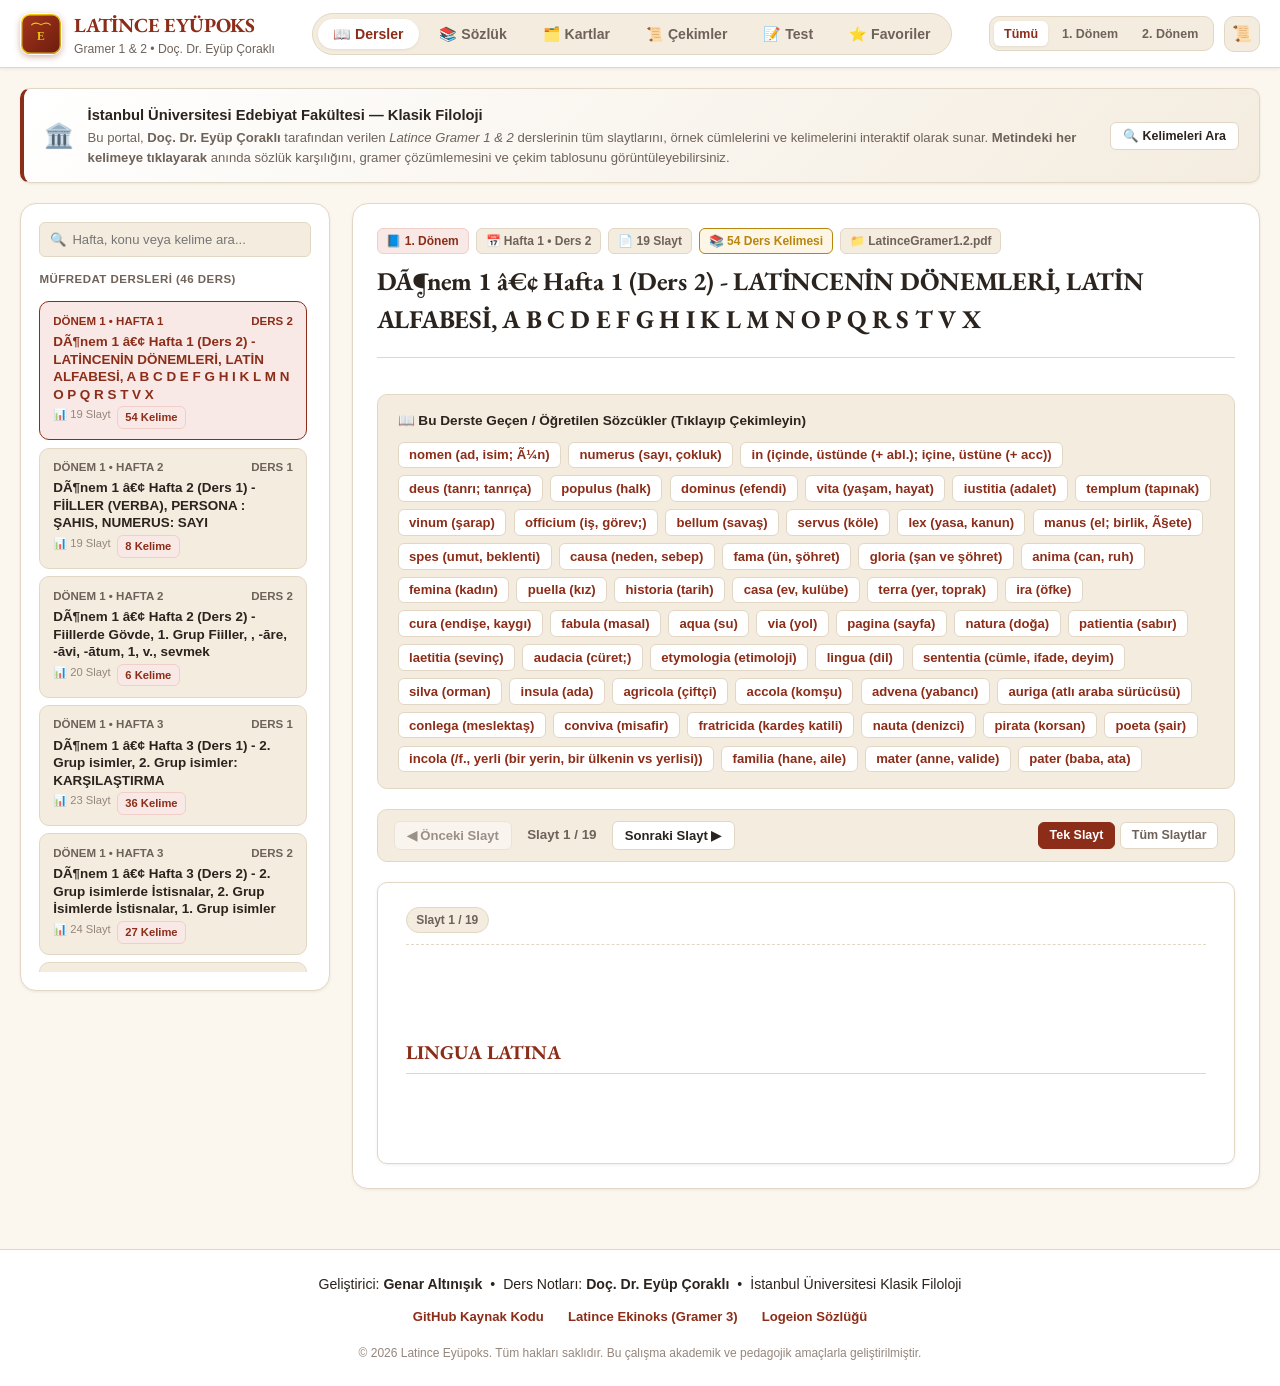
==== index.html @ 292110dc "feat: initial commit of Latince Eyupoks - Doç. Dr. Eyüp Çoraklı Latince 1 & 2 Portalı" ====
<!DOCTYPE html>
<html lang="tr" data-theme="parchment">
<head>
  <meta charset="UTF-8">
  <meta name="viewport" content="width=device-width, initial-scale=1.0">
  <title>Latince Eyüpoks — Doç. Dr. Eyüp Çoraklı Latince Gramer 1 & 2 Portalı</title>
  <meta name="description" content="İstanbul Üniversitesi Klasik Filoloji Latince Gramer 1 ve 2 dersleri için interaktif ders anlatımları, metinler, kelime dağarcığı ve çekim tabloları.">
  <meta name="theme-color" content="#8c2d19">

  <!-- Favicons -->
  <link rel="icon" type="image/svg+xml" href="favicon.svg">
  <link rel="alternate icon" href="favicon.ico">
  <link rel="apple-touch-icon" href="apple-touch-icon.png">

  <!-- Google Fonts: Gentium Plus / EB Garamond for classical Latin typography -->
  <link rel="preconnect" href="https://fonts.googleapis.com">
  <link rel="preconnect" href="https://fonts.gstatic.com" crossorigin>
  <link href="https://fonts.googleapis.com/css2?family=Cardo:ital,wght@0,400;0,700;1,400&family=EB+Garamond:ital,wght@0,400..800;1,400..800&family=Inter:wght@400;500;600;700&display=swap" rel="stylesheet">

  <!-- Stylesheets -->
  <link rel="stylesheet" href="css/style.css">
  <link rel="stylesheet" href="css/components.css">
  <link rel="stylesheet" href="css/responsive.css">
  <link rel="stylesheet" href="css/eyupoks.css">
</head>
<body>

  <!-- Top App Header -->
  <header class="app-header">
    <div class="header-container">
      
      <!-- Brand Logo & Title -->
      <a href="#" class="brand-section" data-target-view="lessons" title="Latince Eyüpoks Ana Sayfa">
        <div class="brand-icon">
          <img src="favicon.svg" alt="Eyüpoks Logo">
        </div>
        <div class="brand-titles">
          <h1 class="brand-title">LATİNCE EYÜPOKS</h1>
          <span class="brand-subtitle">Gramer 1 & 2 • Doç. Dr. Eyüp Çoraklı</span>
        </div>
      </a>

      <!-- Desktop Navigation Tabs -->
      <nav class="nav-tabs" aria-label="Ana Gezinti">
        <button class="nav-tab active" data-target-view="lessons">
          <span>📖 Dersler</span>
        </button>
        <button class="nav-tab" data-target-view="dictionary">
          <span>📚 Sözlük</span>
        </button>
        <button class="nav-tab" data-target-view="flashcard">
          <span>🗂️ Kartlar</span>
        </button>
        <button class="nav-tab" data-target-view="paradigms">
          <span>📜 Çekimler</span>
        </button>
        <button class="nav-tab" data-target-view="quiz">
          <span>📝 Test</span>
        </button>
        <button class="nav-tab" data-target-view="favorites">
          <span>⭐ Favoriler</span>
        </button>
      </nav>

      <!-- Header Controls: Term Selector & Theme Toggle -->
      <div class="header-actions">
        <!-- Term Selector Toggle Buttons -->
        <div class="lang-mode-picker" title="Dönem Filtresi">
          <button class="lang-btn term-filter-btn active" data-term="all" title="Tüm Müfredat (1. ve 2. Dönem)">Tümü</button>
          <button class="lang-btn term-filter-btn" data-term="1" title="1. Dönem: Latince Gramer 1">1. Dönem</button>
          <button class="lang-btn term-filter-btn" data-term="2" title="2. Dönem: Latince Gramer 2">2. Dönem</button>
        </div>

        <!-- Theme Toggle Button -->
        <button id="themeToggleBtn" class="theme-toggle-btn" title="Görünüm Temasını Değiştir (Parşömen, Gece, Açık)">
          <span id="themeToggleIcon">📜</span>
        </button>
      </div>

    </div>
  </header>

  <!-- Main Content Wrapper -->
  <main class="main-wrapper">

    <!-- Pedagogical Banner / Notice -->
    <div class="course-banner">
      <div class="banner-content">
        <span class="banner-icon">🏛️</span>
        <div class="banner-text">
          <h3>İstanbul Üniversitesi Edebiyat Fakültesi — Klasik Filoloji</h3>
          <p>Bu portal, <strong>Doç. Dr. Eyüp Çoraklı</strong> tarafından verilen <em>Latince Gramer 1 & 2</em> derslerinin tüm slaytlarını, örnek cümlelerini ve kelimelerini interaktif olarak sunar. <strong>Metindeki her kelimeye tıklayarak</strong> anında sözlük karşılığını, gramer çözümlemesini ve çekim tablosunu görüntüleyebilirsiniz.</p>
        </div>
      </div>
      <div class="banner-actions">
        <button class="btn-secondary-sm" data-target-view="dictionary">
          <span>🔍 Kelimeleri Ara</span>
        </button>
      </div>
    </div>

    <!-- ====================================================================
         VIEW 1: DERSLER / MÜFREDAT ANLATIMLARI (#viewLessons)
         ==================================================================== -->
    <section id="viewLessons" class="view-panel active" aria-label="Ders Anlatımları">
      <div class="curriculum-container">
        
        <!-- Left Column: Lesson Explorer Sidebar -->
        <aside class="curriculum-sidebar">
          <div class="sidebar-search-box">
            <span class="sidebar-search-icon">🔍</span>
            <input type="text" id="curriculumSearchInput" class="sidebar-search-input" placeholder="Hafta, konu veya kelime ara...">
          </div>

          <div style="font-size: 0.72rem; font-weight: 700; text-transform: uppercase; color: var(--text-muted); letter-spacing: 0.04em;">
            MÜFREDAT DERSLERİ (46 DERS)
          </div>

          <!-- Dynamic lesson list -->
          <div id="curriculumLessonList" class="curriculum-lesson-list">
            <!-- Populated dynamically by App.renderCurriculumSidebar() -->
          </div>
        </aside>

        <!-- Right Column: Interactive Lesson Reader -->
        <main class="lesson-reader">
          
          <!-- Lesson Header Banner -->
          <div class="lesson-header-banner">
            <div>
              <div id="lessonBannerBadges" class="lesson-meta-badges">
                <!-- Populated dynamically -->
              </div>
              <h2 id="lessonBannerTitle" class="lesson-main-title">Ders Yükleniyor...</h2>
            </div>
          </div>

          <!-- Lesson Vocabulary Chips (Words taught in this lesson) -->
          <div id="lessonVocabPanel" class="lesson-vocab-panel" style="display: none;">
            <div class="lesson-vocab-header">
              <span>📖 Bu Derste Geçen / Öğretilen Sözcükler (Tıklayıp Çekimleyin)</span>
            </div>
            <div id="lessonVocabChips" class="lesson-vocab-chips">
              <!-- Populated dynamically -->
            </div>
          </div>

          <!-- Slide Navigation Controls -->
          <div class="slide-nav-bar">
            <div class="slide-nav-controls">
              <button id="btnPrevSlide" class="btn-slide-nav" title="Önceki Slayt (Sol Ok)">
                <span>◀ Önceki Slayt</span>
              </button>
              <span id="slideCounterBadge" class="slide-counter-badge">Slayt 1 / 1</span>
              <button id="btnNextSlide" class="btn-slide-nav" title="Sonraki Slayt (Sağ Ok)">
                <span>Sonraki Slayt ▶</span>
              </button>
            </div>

            <div class="slide-view-modes">
              <button id="btnModeCard" class="btn-mode-toggle active" title="Slaytları tek tek göster">Tek Slayt</button>
              <button id="btnModeList" class="btn-mode-toggle" title="Tüm slaytları tek sayfada alt alta göster">Tüm Slaytlar</button>
            </div>
          </div>

          <!-- Slides Rendering Container -->
          <div id="slidesDisplayArea" class="slides-display-area">
            <!-- Populated dynamically by App.renderSlideViewer() -->
          </div>

        </main>
      </div>
    </section>

    <!-- ====================================================================
         VIEW 2: SÖZLÜK / KELİME DAĞARCIĞI (#viewDictionary)
         ==================================================================== -->
    <section id="viewDictionary" class="view-panel" aria-label="Sözlük">
      
      <!-- Search & Filters Header Card -->
      <div class="filter-card">
        <div class="search-row">
          <div class="search-box-wrapper">
            <span class="search-icon">🔍</span>
            <input type="text" id="dictSearchInput" class="search-input" placeholder="Latince kelime, kök veya Türkçe anlam ara (örn: puella, agricola, sevmek, savaş)...">
            <button id="clearDictSearchBtn" class="clear-search-btn" title="Aramayı Temizle">✕</button>
          </div>
        </div>

        <div class="filters-row">
          <div class="filter-group">
            <label class="filter-label" for="dictCategoryFilter">Gramer Kategorisi</label>
            <select id="dictCategoryFilter" class="custom-select">
              <option value="all">Tüm Kategoriler</option>
              <optgroup label="İsim Çekimleri (Declinatio)">
                <option value="noun_1">1. Çekim İsimler (-a, -ae)</option>
                <option value="noun_2">2. Çekim İsimler (-us, -i / -um, -i)</option>
                <option value="noun_3">3. Çekim İsimler (-is)</option>
                <option value="noun_4">4. Çekim İsimler (-us, -us)</option>
                <option value="noun_5">5. Çekim İsimler (-es, -ei)</option>
              </optgroup>
              <option value="verb">Fiiller (Verba)</option>
              <option value="adjective">Sıfatlar (Adiectiva)</option>
              <option value="adverb">Zarflar & Edatlar</option>
              <option value="pronoun">Zamirler (Pronomina)</option>
            </select>
          </div>

          <div class="filter-group">
            <label class="filter-label" for="dictTermFilter">Ders Dönemi</label>
            <select id="dictTermFilter" class="custom-select">
              <option value="all">1. ve 2. Dönem (Tümü)</option>
              <option value="1">1. Dönem (Gramer 1)</option>
              <option value="2">2. Dönem (Gramer 2)</option>
            </select>
          </div>
        </div>

        <!-- Quick Filter Pills -->
        <div class="filter-pills">
          <span class="pill-label">Hızlı Filtre:</span>
          <button class="filter-pill dict-pill active" data-category="all">Tümü</button>
          <button class="filter-pill dict-pill" data-category="noun_1">1. Çekim</button>
          <button class="filter-pill dict-pill" data-category="noun_2">2. Çekim</button>
          <button class="filter-pill dict-pill" data-category="noun_3">3. Çekim</button>
          <button class="filter-pill dict-pill" data-category="noun_4">4. Çekim</button>
          <button class="filter-pill dict-pill" data-category="noun_5">5. Çekim</button>
          <button class="filter-pill dict-pill" data-category="verb">Fiiller</button>
          <button class="filter-pill dict-pill" data-category="adjective">Sıfatlar</button>
          <button class="filter-pill dict-pill" data-category="adverb">Zarflar</button>
        </div>
      </div>

      <!-- Results Stats Bar -->
      <div class="results-stats-bar">
        <span id="dictResultsCount" class="results-count">Yükleniyor...</span>
      </div>

      <!-- Words Grid -->
      <div id="dictWordsGrid" class="words-grid">
        <!-- Populated dynamically by App.renderDictionary() -->
      </div>
    </section>

    <!-- ====================================================================
         VIEW 3: ALIŞTIRMA KARTLARI (FLASHCARDS) (#viewFlashcard)
         ==================================================================== -->
    <section id="viewFlashcard" class="view-panel" aria-label="Alıştırma Kartları">
      <div class="flashcard-container">
        
        <!-- Flashcard Settings Bar -->
        <div class="flashcard-settings-bar">
          <div class="filter-group" style="max-width: 320px;">
            <label class="filter-label" for="flashcardDeckSelect">Çalışma Destesi</label>
            <select id="flashcardDeckSelect" class="custom-select">
              <!-- Populated dynamically by FlashcardEngine -->
            </select>
          </div>

          <div style="display: flex; gap: 0.5rem; align-items: flex-end;">
            <button id="cardDirToggle" class="btn-secondary-sm" title="Soru ve Cevap Yönünü Değiştir">
              <span id="cardDirText">🔄 Latince ➔ Türkçe</span>
            </button>
            <button id="cardShuffleBtn" class="btn-secondary-sm" title="Desteyi Karıştır">
              <span>🔀 Karıştır</span>
            </button>
          </div>
        </div>

        <!-- Progress Indicator -->
        <div class="flashcard-progress-wrapper">
          <div class="flashcard-progress-labels">
            <span>Deste İlerlemesi</span>
            <span id="cardProgressText">0 / 0</span>
          </div>
          <div class="flashcard-progress-bar-bg">
            <div id="cardProgressBar" class="flashcard-progress-bar-fill" style="width: 0%;"></div>
          </div>
        </div>

        <!-- 3D Flipping Flashcard -->
        <div id="flashcard" class="flashcard" role="button" tabindex="0" title="Kartı çevirmek için tıklayın veya Boşluk (Space) tuşuna basın">
          <div id="flashcardInner" class="flashcard-inner">
            
            <!-- Front Face -->
            <div id="flashcardFront" class="flashcard-face flashcard-front">
              <div class="card-face-badge">ÖN YÜZ</div>
              <h2 id="cardFrontPrompt" class="card-headword">Yükleniyor...</h2>
              <p id="cardFrontSub" class="card-sub-info">-</p>
              <div class="card-flip-hint">💡 Çevirmek için tıklayın (veya Boşluk tuşu)</div>
            </div>

            <!-- Back Face -->
            <div id="flashcardBack" class="flashcard-face flashcard-back">
              <div class="card-face-badge">ARKA YÜZ</div>
              <h2 id="cardBackPrompt" class="card-headword">-</h2>
              <p id="cardBackSub" class="card-sub-info">-</p>
            </div>

          </div>
        </div>

        <!-- Flashcard Action Buttons -->
        <div class="flashcard-actions">
          <button id="cardPrevBtn" class="btn-fc-action btn-prev" title="Önceki Kart">
            <span>◀ Önceki</span>
          </button>
          <button id="cardAgainBtn" class="btn-fc-action btn-again" title="Tekrar Et (1)">
            <span>❌ Tekrar Et (1)</span>
          </button>
          <button id="cardFlipBtn" class="btn-fc-action btn-flip" title="Kartı Çevir (Boşluk)">
            <span>🔄 Çevir (Boşluk)</span>
          </button>
          <button id="cardGoodBtn" class="btn-fc-action btn-good" title="Biliyorum (2)">
            <span>✅ Biliyorum (2)</span>
          </button>
          <button id="cardNextBtn" class="btn-fc-action btn-next" title="Sonraki Kart">
            <span>Sonraki ▶</span>
          </button>
        </div>

        <!-- Extra Tools on Card: Audio, Star -->
        <div style="display: flex; justify-content: center; gap: 0.75rem; margin-top: 1rem;">
          <button id="cardAudioBtn" class="btn-secondary-sm" title="Telaffuzu Dinle (A)">
            <span>🔊 Telaffuz (A)</span>
          </button>
          <button id="cardStarBtn" class="btn-secondary-sm" title="Favorilere Ekle / Çıkar (F)">
            <span>⭐ Favori (F)</span>
          </button>
        </div>

      </div>
    </section>

    <!-- ====================================================================
         VIEW 4: ÇEKİM TABLOLARI (PARADIGMS) (#viewParadigms)
         ==================================================================== -->
    <section id="viewParadigms" class="view-panel" aria-label="Çekim Tabloları">
      <div class="paradigms-container">
        
        <!-- Live Custom Word Paradigm Search Bar -->
        <div class="filter-card">
          <div class="paradigm-search-row">
            <input type="text" id="paradigmLookupInput" class="paradigm-search-input" placeholder="Herhangi bir Latince sözcük yazın ve çekimleyin (örn: puella, servus, civitas, amo, rego, sum, brevis)...">
            <button id="btnLookupParadigm" class="btn-lookup">
              <span>🔍 Çekimle</span>
            </button>
          </div>

          <!-- Eyüp Hoca Case Order Selector -->
          <div class="case-order-selector">
            <span>Hal Sıralaması:</span>
            <button class="case-order-btn active" data-order="NVGDAcAb" title="Eyüp Çoraklı Standart Sıralaması (Yalın, Çağrı, İyelik, Yönelme, Belirtme, Çıkma)">
              N - V - G - D - Ac - Ab (Eyüp Hoca Standardı)
            </button>
            <button class="case-order-btn" data-order="NGDAcAbV" title="Klasik Sözlük Sıralaması">
              N - G - D - Ac - Ab - V
            </button>
          </div>
        </div>

        <!-- Paradigm Model Categories -->
        <div class="paradigm-cat-tabs" style="display: flex; flex-wrap: wrap; gap: 0.5rem; margin-bottom: 1.25rem;">
          <button class="filter-pill paradigm-cat-tab active" data-cat="nouns">🏛️ İsim Çekimleri (1-5. Çekim)</button>
          <button class="filter-pill paradigm-cat-tab" data-cat="adjectives">✨ Sıfat Çekimleri (1-3. Sınıf)</button>
          <button class="filter-pill paradigm-cat-tab" data-cat="verbs">⚡ Fiil Çekimleri (1-4. Çekim)</button>
          <button class="filter-pill paradigm-cat-tab" data-cat="pronouns">👥 Zamirler (Kişi, İşaret, İlgi)</button>
        </div>

        <!-- Paradigm Content Output Area -->
        <div id="paradigmContentArea" class="paradigm-content-area">
          <!-- Populated dynamically by InflectionEngine -->
        </div>

      </div>
    </section>

    <!-- ====================================================================
         VIEW 5: ÇOKTAN SEÇMELİ TEST (QUIZ) (#viewQuiz)
         ==================================================================== -->
    <section id="viewQuiz" class="view-panel" aria-label="Sınav ve Test">
      <div id="quizContainer" class="quiz-container">
        
        <!-- Quiz Control Card -->
        <div class="filter-card">
          <div class="filters-row">
            <div class="filter-group" style="max-width: 320px;">
              <label class="filter-label" for="quizFilterSelect">Sınav Kapsamı</label>
              <select id="quizFilterSelect" class="custom-select">
                <!-- Populated dynamically by QuizEngine -->
              </select>
            </div>
            <div style="display: flex; align-items: flex-end;">
              <span id="quizScoreText" style="font-size: 0.9rem; font-weight: 700; color: var(--primary);">Soru 1 / 15 • Puan: 0</span>
            </div>
          </div>
        </div>

        <!-- Question Card -->
        <div class="quiz-card">
          <div style="display: flex; justify-content: space-between; align-items: center; margin-bottom: 0.85rem;">
            <span id="quizGrammarBadge" class="tag-badge pos-tag">Kelime Sorusu</span>
          </div>

          <h2 id="quizQuestionText" class="quiz-question-title">Yükleniyor...</h2>

          <!-- 4 Multiple-Choice Options -->
          <div id="quizOptionsContainer" class="quiz-options-grid">
            <!-- Options populated dynamically by QuizEngine -->
          </div>

          <!-- Immediate Feedback Block -->
          <div id="quizFeedback" class="quiz-feedback hidden"></div>

          <!-- Next Button -->
          <div style="margin-top: 1.25rem; display: flex; justify-content: flex-end;">
            <button id="quizNextBtn" class="btn-primary" style="display: none;">
              <span>Sonraki Soru ▶</span>
            </button>
          </div>
        </div>

      </div>
    </section>

    <!-- ====================================================================
         VIEW 6: FAVORİLER & ZORLANILAN KELİMELER (#viewFavorites)
         ==================================================================== -->
    <section id="viewFavorites" class="view-panel" aria-label="Favoriler">
      <div class="favorites-container">
        
        <!-- Favorites Action Bar -->
        <div class="filter-card" style="display: flex; justify-content: space-between; align-items: center; flex-wrap: wrap; gap: 0.75rem;">
          <div>
            <h3 style="color: var(--text-main); font-size: 1.1rem; margin-bottom: 0.2rem;">⭐ Favori & Tekrar Listem (<span id="favCountBadge">0</span>)</h3>
            <p style="font-size: 0.82rem; color: var(--text-muted); margin: 0;">Zorlandığınız kelimeleri burada biriktirebilir, tek tıkla özel kart destesi veya test başlatabilirsiniz.</p>
          </div>

          <div style="display: flex; gap: 0.5rem; flex-wrap: wrap;">
            <button id="btnStartFavDeck" class="btn-primary" title="Yalnızca favori kelimelerle 3D kart çalışması yap">
              <span>🗂️ Deste Olarak Çalış</span>
            </button>
            <button id="btnStartFavQuiz" class="btn-secondary-sm" title="Favorilerden test çöz">
              <span>📝 Test Çöz</span>
            </button>
            <button id="btnClearAllFavs" class="btn-secondary-sm" style="color: var(--danger);" title="Tüm favorileri temizle">
              <span>🗑️ Temizle</span>
            </button>
          </div>
        </div>

        <!-- Favorites Grid -->
        <div id="favoritesWordsGrid" class="words-grid">
          <!-- Populated dynamically by App.renderFavorites() -->
        </div>

      </div>
    </section>

  </main>

  <!-- Paradigm Modal Window (Shown when clicking 'Çekimler' from Popovers or Word Cards) -->
  <div id="paradigmModal" class="paradigm-modal-backdrop hidden" role="dialog" aria-modal="true" aria-labelledby="paradigmModalTitle">
    <div class="paradigm-modal-window">
      <div class="paradigm-modal-header">
        <h3 id="paradigmModalTitle" class="paradigm-modal-title">Sözcük Çekim Tablosu</h3>
        <button id="paradigmModalClose" class="paradigm-modal-close" title="Kapat (Escape)">✕</button>
      </div>
      <div id="paradigmModalBody" class="paradigm-modal-body">
        <!-- Injected dynamically by InflectionEngine -->
      </div>
    </div>
  </div>

  <!-- Mobile Bottom Navigation Bar -->
  <nav class="mobile-bottom-nav" aria-label="Mobil Gezinti">
    <div class="bottom-nav-container">
      <button class="bottom-nav-item active" data-target-view="lessons">
        <span class="nav-icon">📖</span>
        <span>Dersler</span>
      </button>
      <button class="bottom-nav-item" data-target-view="dictionary">
        <span class="nav-icon">📚</span>
        <span>Sözlük</span>
      </button>
      <button class="bottom-nav-item" data-target-view="flashcard">
        <span class="nav-icon">🗂️</span>
        <span>Kartlar</span>
      </button>
      <button class="bottom-nav-item" data-target-view="paradigms">
        <span class="nav-icon">📜</span>
        <span>Çekimler</span>
      </button>
      <button class="bottom-nav-item" data-target-view="quiz">
        <span class="nav-icon">📝</span>
        <span>Test</span>
      </button>
      <button class="bottom-nav-item" data-target-view="favorites">
        <span class="nav-icon">⭐</span>
        <span>Favoriler</span>
      </button>
    </div>
  </nav>

  <!-- App Footer -->
  <footer class="app-footer">
    <div class="footer-container">
      <div class="footer-creator">
        <span>Geliştirici: <strong>Genar Altınışık</strong></span>
        <span>•</span>
        <span>Ders Notları: <strong>Doç. Dr. Eyüp Çoraklı</strong></span>
        <span>•</span>
        <span>İstanbul Üniversitesi Klasik Filoloji</span>
      </div>
      <div class="footer-links">
        <a href="https://github.com/GenarAltinisik/Latince-Eyupoks" target="_blank" rel="noopener">GitHub Kaynak Kodu</a>
        <a href="https://genaraltinisik.github.io/Latince-Ekinoks/" target="_blank" rel="noopener">Latince Ekinoks (Gramer 3)</a>
        <a href="https://logeion.uchicago.edu/" target="_blank" rel="noopener">Logeion Sözlüğü</a>
      </div>
      <p style="font-size: 0.75rem; color: var(--text-light); margin-top: 0.35rem;">
        &copy; 2026 Latince Eyüpoks. Tüm hakları saklıdır. Bu çalışma akademik ve pedagojik amaçlarla geliştirilmiştir.
      </p>
    </div>
  </footer>

  <!-- Scripts Loading (Strict Dependency Order) -->
  <script src="data/latin_paradigms.js"></script>
  <script src="data/eyup_vocabulary.js"></script>
  <script src="data/eyup_curriculum.js"></script>
  <script src="js/storage.js"></script>
  <script src="js/inflection-engine.js"></script>
  <script src="js/reading-engine.js"></script>
  <script src="js/flashcard.js"></script>
  <script src="js/quiz.js"></script>
  <script src="js/app.js"></script>

</body>
</html>
---- css/style.css ----
﻿/* Latince Ekinoks - Core Styles & Theming */
:root {
  /* Parchment (Default Classic Philology Theme) */
  --bg-main: #fbf7ee;
  --bg-surface: #ffffff;
  --bg-surface-soft: #f4ecdf;
  --bg-surface-elevated: #ffffff;
  --border-color: #e2d7c5;
  --border-focus: #8c2d19;
  
  --text-main: #2b231d;
  --text-muted: #6e6259;
  --text-light: #94867c;
  
  --primary: #8c2d19;         /* Classical Imperial Crimson */
  --primary-hover: #712313;
  --primary-subtle: #f8e9e6;
  --primary-border: #f0cfc8;
  
  --accent: #b8860b;          /* Classical Gold / Bronze */
  --accent-subtle: #fdf6e7;
  
  --success: #2e7d32;
  --success-subtle: #e8f5e9;
  --warning: #e65100;
  --warning-subtle: #fff3e0;
  --danger: #c62828;
  --danger-subtle: #ffebee;
  --info: #0277bd;
  --info-subtle: #e1f5fe;
  
  --shadow-sm: 0 1px 3px rgba(43, 35, 29, 0.08);
  --shadow-md: 0 4px 12px rgba(43, 35, 29, 0.1);
  --shadow-lg: 0 10px 25px rgba(43, 35, 29, 0.12);
  
  --font-serif: "Gentium Plus", "EB Garamond", "Cardo", "Linux Libertine", "Libertinus Serif", "Georgia", "Times New Roman", serif;
  --font-sans: -apple-system, BlinkMacSystemFont, "Segoe UI", Roboto, "Helvetica Neue", Arial, sans-serif;
  
  --radius-sm: 6px;
  --radius-md: 10px;
  --radius-lg: 16px;
  --radius-full: 9999px;
  
  --transition-fast: 0.15s ease;
  --transition-normal: 0.25s cubic-bezier(0.4, 0, 0.2, 1);
  --header-height: 72px;
  --bottom-nav-height: 64px;
}

[data-theme="dark"] {
  --bg-main: #13171f;
  --bg-surface: #1a202c;
  --bg-surface-soft: #232a3b;
  --bg-surface-elevated: #283042;
  --border-color: #333d52;
  --border-focus: #e57373;
  
  --text-main: #f1f3f7;
  --text-muted: #a0aec0;
  --text-light: #718096;
  
  --primary: #d32f2f;
  --primary-hover: #ef5350;
  --primary-subtle: rgba(211, 47, 47, 0.15);
  --primary-border: rgba(211, 47, 47, 0.3);
  
  --accent: #d4af37;
  --accent-subtle: rgba(212, 175, 55, 0.15);
  
  --shadow-sm: 0 1px 3px rgba(0, 0, 0, 0.4);
  --shadow-md: 0 4px 12px rgba(0, 0, 0, 0.5);
  --shadow-lg: 0 10px 25px rgba(0, 0, 0, 0.6);
}

[data-theme="light"] {
  --bg-main: #f8fafc;
  --bg-surface: #ffffff;
  --bg-surface-soft: #f1f5f9;
  --bg-surface-elevated: #ffffff;
  --border-color: #e2e8f0;
  --border-focus: #0f172a;
  
  --text-main: #0f172a;
  --text-muted: #64748b;
  --text-light: #94a3b8;
  
  --primary: #1e3a8a;
  --primary-hover: #1e40af;
  --primary-subtle: #eff6ff;
  --primary-border: #bfdbfe;
  
  --accent: #b45309;
  --accent-subtle: #fef3c7;
}

/* Base Styles */
* {
  box-sizing: border-box;
  margin: 0;
  padding: 0;
}

html {
  font-size: 16px;
  scroll-behavior: smooth;
}

body {
  font-family: var(--font-sans);
  background-color: var(--bg-main);
  color: var(--text-main);
  min-height: 100vh;
  display: flex;
  flex-direction: column;
  line-height: 1.5;
  transition: background-color var(--transition-normal), color var(--transition-normal);
  -webkit-font-smoothing: antialiased;
}

/* Top App Header */
.app-header {
  position: sticky;
  top: 0;
  z-index: 100;
  background-color: var(--bg-surface);
  border-bottom: 1px solid var(--border-color);
  box-shadow: var(--shadow-sm);
  backdrop-filter: blur(10px);
  transition: background-color var(--transition-normal);
}

.header-container {
  max-width: 1360px;
  margin: 0 auto;
  padding: 0.6rem 1.25rem;
  display: flex;
  align-items: center;
  justify-content: space-between;
  gap: 1rem;
}

.brand-section {
  display: flex;
  align-items: center;
  gap: 0.75rem;
  text-decoration: none;
  color: inherit;
  cursor: pointer;
}

.brand-icon {
  width: 42px;
  height: 42px;
  border-radius: var(--radius-md);
  display: flex;
  align-items: center;
  justify-content: center;
  overflow: hidden;
  box-shadow: 0 2px 6px rgba(140, 45, 25, 0.35);
  flex-shrink: 0;
}

.brand-icon img {
  width: 100%;
  height: 100%;
  object-fit: cover;
  display: block;
}

.brand-titles {
  display: flex;
  flex-direction: column;
}

.brand-title {
  font-family: var(--font-serif);
  font-size: 1.25rem;
  font-weight: 700;
  color: var(--primary);
  letter-spacing: -0.01em;
  display: flex;
  align-items: center;
  gap: 0.5rem;
}

.brand-subtitle {
  font-size: 0.76rem;
  color: var(--text-muted);
  white-space: nowrap;
}

/* Navigation Tabs (Desktop) */
.nav-tabs {
  display: flex;
  align-items: center;
  gap: 0.35rem;
  background-color: var(--bg-surface-soft);
  padding: 0.3rem;
  border-radius: var(--radius-full);
  border: 1px solid var(--border-color);
}

.nav-tab {
  display: inline-flex;
  align-items: center;
  gap: 0.45rem;
  padding: 0.45rem 0.95rem;
  font-size: 0.88rem;
  font-weight: 600;
  color: var(--text-muted);
  border-radius: var(--radius-full);
  text-decoration: none;
  background: transparent;
  border: none;
  cursor: pointer;
  transition: all var(--transition-fast);
  white-space: nowrap;
}

.nav-tab:hover {
  color: var(--text-main);
  background-color: rgba(0, 0, 0, 0.04);
}

.nav-tab.active {
  background-color: var(--bg-surface);
  color: var(--primary);
  box-shadow: var(--shadow-sm);
}

.nav-badge {
  font-size: 0.7rem;
  padding: 0.15rem 0.45rem;
  border-radius: var(--radius-full);
  background-color: var(--primary-subtle);
  color: var(--primary);
  font-weight: 700;
}

/* Header Controls (Language visibility & Theme) */
.header-actions {
  display: flex;
  align-items: center;
  gap: 0.65rem;
}

/* Dual Translation Mode Switcher */
.lang-mode-picker {
  display: flex;
  align-items: center;
  background-color: var(--bg-surface-soft);
  padding: 0.25rem;
  border-radius: var(--radius-md);
  border: 1px solid var(--border-color);
  gap: 0.2rem;
}

.lang-btn {
  border: none;
  background: transparent;
  padding: 0.35rem 0.65rem;
  border-radius: var(--radius-sm);
  font-size: 0.78rem;
  font-weight: 600;
  color: var(--text-muted);
  cursor: pointer;
  display: inline-flex;
  align-items: center;
  gap: 0.3rem;
  transition: all var(--transition-fast);
}

.lang-btn:hover {
  color: var(--text-main);
}

.lang-btn.active {
  background-color: var(--bg-surface);
  color: var(--primary);
  box-shadow: var(--shadow-sm);
}

/* Theme selector button */
.theme-toggle-btn {
  background-color: var(--bg-surface-soft);
  border: 1px solid var(--border-color);
  color: var(--text-main);
  width: 36px;
  height: 36px;
  border-radius: var(--radius-md);
  display: flex;
  align-items: center;
  justify-content: center;
  cursor: pointer;
  font-size: 1rem;
  transition: all var(--transition-fast);
}

.theme-toggle-btn:hover {
  background-color: var(--bg-surface);
  border-color: var(--primary);
}

/* Main Content Container */
.main-wrapper {
  max-width: 1360px;
  width: 100%;
  margin: 0 auto;
  padding: 1.25rem;
  flex: 1;
}

/* Views Management */
.view-panel {
  display: none;
  animation: fadeIn 0.2s ease forwards;
}

.view-panel.active {
  display: block;
}

@keyframes fadeIn {
  from { opacity: 0; transform: translateY(4px); }
  to { opacity: 1; transform: translateY(0); }
}

/* Banner / Course Context Alert */
.course-banner {
  background: linear-gradient(135deg, var(--bg-surface) 0%, var(--bg-surface-soft) 100%);
  border: 1px solid var(--border-color);
  border-left: 4px solid var(--primary);
  border-radius: var(--radius-md);
  padding: 0.9rem 1.25rem;
  margin-bottom: 1.25rem;
  display: flex;
  align-items: center;
  justify-content: space-between;
  gap: 1rem;
  box-shadow: var(--shadow-sm);
}

.banner-content {
  display: flex;
  align-items: center;
  gap: 0.85rem;
}

.banner-icon {
  font-size: 1.5rem;
  flex-shrink: 0;
}

.banner-text h3 {
  font-size: 0.92rem;
  font-weight: 700;
  color: var(--text-main);
  margin-bottom: 0.15rem;
}

.banner-text p {
  font-size: 0.82rem;
  color: var(--text-muted);
}

.banner-actions {
  display: flex;
  align-items: center;
  gap: 0.5rem;
  flex-shrink: 0;
}

.btn-secondary-sm {
  font-size: 0.78rem;
  padding: 0.35rem 0.75rem;
  border-radius: var(--radius-sm);
  background-color: var(--bg-surface);
  border: 1px solid var(--border-color);
  color: var(--text-main);
  cursor: pointer;
  text-decoration: none;
  display: inline-flex;
  align-items: center;
  gap: 0.3rem;
  font-weight: 600;
  transition: all var(--transition-fast);
}

.btn-secondary-sm:hover {
  border-color: var(--primary);
  color: var(--primary);
}

/* Footer */
.app-footer {
  background-color: var(--bg-surface);
  border-top: 1px solid var(--border-color);
  padding: 1.5rem 1.25rem;
  margin-top: 2.5rem;
  color: var(--text-muted);
  font-size: 0.82rem;
}

.footer-container {
  max-width: 1360px;
  margin: 0 auto;
  display: flex;
  flex-direction: column;
  gap: 0.75rem;
  text-align: center;
}

.footer-links {
  display: flex;
  justify-content: center;
  gap: 1.5rem;
  flex-wrap: wrap;
}

.footer-links a {
  color: var(--primary);
  text-decoration: none;
  font-weight: 600;
}

.footer-links a:hover {
  text-decoration: underline;
}

.footer-creator {
  display: inline-flex;
  align-items: center;
  justify-content: center;
  gap: 0.5rem;
  font-size: 0.88rem;
  color: var(--text-main);
  flex-wrap: wrap;
}

.footer-creator a {
  color: var(--primary);
  font-weight: 600;
  text-decoration: none;
}

.footer-creator a:hover {
  text-decoration: underline;
}
---- css/components.css ----
﻿/* Latince Ekinoks - Components (Flashcard, Dictionary, Quiz, Goal, Modals) */

/* ==========================================================================
   1. Search & Filter Bar (Sözlük & Liste)
   ========================================================================== */
.filter-card {
  background-color: var(--bg-surface);
  border: 1px solid var(--border-color);
  border-radius: var(--radius-lg);
  padding: 1.1rem 1.25rem;
  margin-bottom: 1.25rem;
  box-shadow: var(--shadow-sm);
}

.search-row {
  display: flex;
  gap: 0.75rem;
  margin-bottom: 0.85rem;
  align-items: center;
}

.search-box-wrapper {
  position: relative;
  flex: 1;
}

.search-icon {
  position: absolute;
  left: 0.9rem;
  top: 50%;
  transform: translateY(-50%);
  color: var(--text-light);
  font-size: 0.95rem;
  pointer-events: none;
}

.search-input {
  width: 100%;
  padding: 0.7rem 2.2rem 0.7rem 2.5rem;
  border-radius: var(--radius-md);
  border: 1px solid var(--border-color);
  background-color: var(--bg-surface-soft);
  color: var(--text-main);
  font-size: 0.92rem;
  outline: none;
  transition: all var(--transition-fast);
}

.search-input:focus {
  background-color: var(--bg-surface);
  border-color: var(--border-focus);
  box-shadow: 0 0 0 3px var(--primary-subtle);
}

.clear-search-btn {
  position: absolute;
  right: 0.75rem;
  top: 50%;
  transform: translateY(-50%);
  background: none;
  border: none;
  color: var(--text-light);
  cursor: pointer;
  font-size: 1rem;
  padding: 0.2rem;
  display: none;
}

.filters-row {
  display: flex;
  flex-wrap: wrap;
  gap: 0.65rem;
  align-items: center;
}

.filter-group {
  display: flex;
  flex-direction: column;
  gap: 0.2rem;
  flex: 1;
  min-width: 170px;
}

.filter-label {
  font-size: 0.72rem;
  font-weight: 700;
  text-transform: uppercase;
  letter-spacing: 0.04em;
  color: var(--text-muted);
}

.custom-select {
  padding: 0.55rem 0.85rem;
  border-radius: var(--radius-sm);
  border: 1px solid var(--border-color);
  background-color: var(--bg-surface-soft);
  color: var(--text-main);
  font-size: 0.85rem;
  outline: none;
  cursor: pointer;
  transition: all var(--transition-fast);
}

.custom-select:focus {
  border-color: var(--border-focus);
  background-color: var(--bg-surface);
}

.filter-pills {
  display: flex;
  flex-wrap: wrap;
  gap: 0.35rem;
  margin-top: 0.85rem;
  padding-top: 0.75rem;
  border-top: 1px dashed var(--border-color);
  align-items: center;
}

.pill-label {
  font-size: 0.75rem;
  font-weight: 600;
  color: var(--text-muted);
  margin-right: 0.3rem;
}

.filter-pill {
  padding: 0.25rem 0.65rem;
  border-radius: var(--radius-full);
  border: 1px solid var(--border-color);
  background-color: var(--bg-surface-soft);
  color: var(--text-muted);
  font-size: 0.75rem;
  cursor: pointer;
  transition: all var(--transition-fast);
}

.filter-pill:hover {
  border-color: var(--primary);
  color: var(--primary);
}

.filter-pill.active {
  background-color: var(--primary);
  border-color: var(--primary);
  color: #ffffff;
  font-weight: 600;
}

.results-stats-bar {
  display: flex;
  justify-content: space-between;
  align-items: center;
  margin-bottom: 0.85rem;
  padding: 0 0.25rem;
}

.results-count {
  font-size: 0.85rem;
  color: var(--text-muted);
}

.results-count strong {
  color: var(--text-main);
}

/* ==========================================================================
   2. Dictionary Word Cards & Table
   ========================================================================== */
.words-grid {
  display: grid;
  grid-template-columns: repeat(auto-fill, minmax(360px, 1fr));
  gap: 0.9rem;
}

.word-card {
  background-color: var(--bg-surface);
  border: 1px solid var(--border-color);
  border-radius: var(--radius-md);
  padding: 1rem 1.15rem;
  box-shadow: var(--shadow-sm);
  display: flex;
  flex-direction: column;
  justify-content: space-between;
  transition: transform var(--transition-fast), box-shadow var(--transition-fast), border-color var(--transition-fast);
  position: relative;
}

.word-card:hover {
  transform: translateY(-2px);
  box-shadow: var(--shadow-md);
  border-color: var(--primary-border);
}

.word-card-top {
  display: flex;
  justify-content: space-between;
  align-items: flex-start;
  gap: 0.5rem;
  margin-bottom: 0.45rem;
}

.word-rank-badge {
  font-size: 0.72rem;
  font-weight: 700;
  padding: 0.15rem 0.45rem;
  border-radius: var(--radius-sm);
  background-color: var(--bg-surface-soft);
  color: var(--text-muted);
  border: 1px solid var(--border-color);
  white-space: nowrap;
}

.word-rank-badge.target-badge {
  background-color: var(--accent-subtle);
  border-color: var(--accent);
  color: var(--accent);
}

.word-card-actions {
  display: flex;
  align-items: center;
  gap: 0.35rem;
}

.btn-icon-sm {
  width: 28px;
  height: 28px;
  border-radius: var(--radius-sm);
  border: 1px solid transparent;
  background: transparent;
  color: var(--text-light);
  cursor: pointer;
  display: inline-flex;
  align-items: center;
  justify-content: center;
  font-size: 0.88rem;
  transition: all var(--transition-fast);
}

.btn-icon-sm:hover {
  background-color: var(--bg-surface-soft);
  color: var(--text-main);
  border-color: var(--border-color);
}

.btn-icon-sm.starred {
  color: #f59e0b;
}

.btn-icon-sm.learned {
  color: var(--success);
}

.word-headword {
  font-family: var(--font-serif);
  font-size: 1.22rem;
  font-weight: 700;
  color: var(--primary);
  letter-spacing: -0.01em;
  margin-bottom: 0.35rem;
  line-height: 1.3;
  font-feature-settings: "locl" 0, "ccmp" 1;
  font-language-override: "LAT ";
  -webkit-font-feature-settings: "locl" 0, "ccmp" 1;
}

.card-headword,
.quiz-lemma,
.tr-text,
.en-text,
.card-def-item {
  font-feature-settings: "locl" 0, "ccmp" 1;
  font-language-override: "LAT ";
  -webkit-font-feature-settings: "locl" 0, "ccmp" 1;
}

.word-meta {
  display: flex;
  flex-wrap: wrap;
  gap: 0.35rem;
  margin-bottom: 0.75rem;
}

.tag-badge {
  font-size: 0.7rem;
  padding: 0.12rem 0.45rem;
  border-radius: var(--radius-sm);
  background-color: var(--bg-surface-soft);
  color: var(--text-muted);
  border: 1px solid var(--border-color);
}

.tag-badge.pos-tag {
  background-color: var(--primary-subtle);
  color: var(--primary);
  border-color: var(--primary-border);
  font-weight: 600;
}

/* Dual Translation Container in Word Card */
.word-translations {
  border-top: 1px solid var(--border-color);
  padding-top: 0.65rem;
  margin-top: 0.2rem;
  display: flex;
  flex-direction: column;
  gap: 0.45rem;
  font-size: 0.88rem;
}

.translation-box {
  display: flex;
  flex-direction: column;
  gap: 0.15rem;
}

.translation-header {
  font-size: 0.68rem;
  font-weight: 700;
  text-transform: uppercase;
  color: var(--text-light);
  display: flex;
  align-items: center;
  gap: 0.25rem;
}

.tr-text {
  color: var(--text-main);
  line-height: 1.35;
}

.en-text {
  color: var(--text-muted);
  font-style: italic;
  line-height: 1.35;
}

/* Side-by-side mode in word cards */
body.mode-both .word-translations {
  display: grid;
  grid-template-columns: 1fr 1fr;
  gap: 0.65rem;
}

body.mode-tr .translation-en {
  display: none !important;
}

body.mode-en .translation-tr {
  display: none !important;
}

.word-card-bottom {
  margin-top: 0.85rem;
  padding-top: 0.55rem;
  border-top: 1px dashed var(--border-color);
  display: flex;
  justify-content: space-between;
  align-items: center;
  gap: 0.5rem;
}

.logeion-link-btn {
  display: inline-flex;
  align-items: center;
  gap: 0.35rem;
  font-size: 0.74rem;
  font-weight: 600;
  color: var(--info);
  background-color: var(--info-subtle);
  padding: 0.25rem 0.55rem;
  border-radius: var(--radius-sm);
  text-decoration: none;
  transition: all var(--transition-fast);
}

.logeion-link-btn:hover {
  background-color: #bbdefb;
}

.set-link-badge {
  font-size: 0.72rem;
  color: var(--text-light);
  cursor: pointer;
}

.set-link-badge:hover {
  color: var(--primary);
  text-decoration: underline;
}

/* ==========================================================================
   3. Flashcard (Bilgi Kartı) Engine & Sets
   ========================================================================== */
.flashcard-view-header {
  display: flex;
  flex-direction: column;
  gap: 0.85rem;
  margin-bottom: 1.25rem;
}

/* Sets Selector Slider / Bar */
.sets-bar-container {
  background-color: var(--bg-surface);
  border: 1px solid var(--border-color);
  border-radius: var(--radius-md);
  padding: 0.75rem 1rem;
  display: flex;
  flex-direction: column;
  gap: 0.6rem;
  box-shadow: var(--shadow-sm);
}

.sets-bar-top {
  display: flex;
  justify-content: space-between;
  align-items: center;
  flex-wrap: wrap;
  gap: 0.5rem;
}

.sets-bar-title {
  font-size: 0.88rem;
  font-weight: 700;
  color: var(--text-main);
  display: flex;
  align-items: center;
  gap: 0.4rem;
}

.set-quick-meta {
  font-size: 0.78rem;
  color: var(--text-muted);
}

.sets-scroll-strip {
  display: flex;
  gap: 0.4rem;
  overflow-x: auto;
  padding-bottom: 0.35rem;
  scrollbar-width: thin;
}

.sets-scroll-strip::-webkit-scrollbar {
  height: 5px;
}

.sets-scroll-strip::-webkit-scrollbar-thumb {
  background: var(--border-color);
  border-radius: 4px;
}

.set-pill-btn {
  flex-shrink: 0;
  padding: 0.35rem 0.65rem;
  border-radius: var(--radius-sm);
  border: 1px solid var(--border-color);
  background-color: var(--bg-surface-soft);
  color: var(--text-main);
  font-size: 0.76rem;
  font-weight: 600;
  cursor: pointer;
  display: inline-flex;
  flex-direction: column;
  align-items: center;
  min-width: 62px;
  transition: all var(--transition-fast);
}

.set-pill-btn:hover {
  border-color: var(--primary);
  background-color: var(--bg-surface);
}

.set-pill-btn.active {
  background-color: var(--primary);
  border-color: var(--primary);
  color: #ffffff;
}

.set-pill-btn.target-set {
  border-bottom: 2px solid var(--accent);
}

.set-pill-btn.active.target-set {
  border-bottom: 2px solid #ffffff;
}

.set-pill-progress {
  font-size: 0.65rem;
  opacity: 0.8;
  margin-top: 0.1rem;
}

/* Flashcard Controls (Direction, Shuffle, Audio) */
.card-mode-controls {
  display: flex;
  justify-content: space-between;
  align-items: center;
  flex-wrap: wrap;
  gap: 0.75rem;
  background-color: var(--bg-surface);
  border: 1px solid var(--border-color);
  border-radius: var(--radius-md);
  padding: 0.65rem 1rem;
}

.direction-toggle {
  display: flex;
  align-items: center;
  gap: 0.4rem;
  background-color: var(--bg-surface-soft);
  padding: 0.25rem;
  border-radius: var(--radius-sm);
  border: 1px solid var(--border-color);
}

.direction-btn {
  border: none;
  background: transparent;
  padding: 0.3rem 0.6rem;
  border-radius: 4px;
  font-size: 0.76rem;
  font-weight: 600;
  color: var(--text-muted);
  cursor: pointer;
  transition: all var(--transition-fast);
}

.direction-btn.active {
  background-color: var(--bg-surface);
  color: var(--primary);
  box-shadow: var(--shadow-sm);
}

.card-extra-actions {
  display: flex;
  align-items: center;
  gap: 0.45rem;
}

/* Flashcard Arena */
.flashcard-stage {
  perspective: 1000px;
  max-width: 680px;
  margin: 1.25rem auto;
  min-height: 380px;
  position: relative;
}

.flashcard-container {
  width: 100%;
  height: 380px;
  position: relative;
  transform-style: preserve-3d;
  transition: transform 0.55s cubic-bezier(0.4, 0, 0.2, 1);
  cursor: pointer;
}

.flashcard-container.is-flipped {
  transform: rotateY(180deg);
}

.card-face {
  position: absolute;
  width: 100%;
  height: 100%;
  backface-visibility: hidden;
  -webkit-backface-visibility: hidden;
  border-radius: var(--radius-lg);
  background-color: var(--bg-surface);
  border: 2px solid var(--border-color);
  box-shadow: var(--shadow-md);
  display: flex;
  flex-direction: column;
  justify-content: space-between;
  padding: 1.75rem 2rem;
  box-sizing: border-box;
}

.card-face.card-back {
  transform: rotateY(180deg);
  background: linear-gradient(180deg, var(--bg-surface) 0%, var(--bg-surface-soft) 100%);
}

.card-face-header {
  display: flex;
  justify-content: space-between;
  align-items: center;
}

.card-step-badge {
  font-size: 0.8rem;
  font-weight: 700;
  color: var(--text-muted);
}

.card-face-center {
  display: flex;
  flex-direction: column;
  align-items: center;
  justify-content: center;
  text-align: center;
  flex: 1;
  padding: 1rem 0;
}

.card-headword {
  font-family: var(--font-serif);
  font-size: 2rem;
  font-weight: 700;
  color: var(--primary);
  letter-spacing: -0.01em;
  margin-bottom: 0.75rem;
  line-height: 1.25;
}

.card-hint {
  font-size: 0.85rem;
  color: var(--text-muted);
  margin-bottom: 0.5rem;
}

.card-flip-prompt {
  font-size: 0.75rem;
  color: var(--text-light);
  display: flex;
  align-items: center;
  gap: 0.35rem;
}

/* Card Back Content */
.card-definition-box {
  display: flex;
  flex-direction: column;
  gap: 0.75rem;
  width: 100%;
  max-width: 500px;
}

.card-def-item {
  background-color: var(--bg-surface);
  border: 1px solid var(--border-color);
  border-radius: var(--radius-md);
  padding: 0.75rem 1rem;
  text-align: left;
}

.card-def-label {
  font-size: 0.7rem;
  font-weight: 700;
  text-transform: uppercase;
  color: var(--text-light);
  margin-bottom: 0.25rem;
}

.card-def-content {
  font-size: 1.05rem;
  color: var(--text-main);
  line-height: 1.4;
}

.card-face-footer {
  display: flex;
  justify-content: space-between;
  align-items: center;
  padding-top: 0.75rem;
  border-top: 1px dashed var(--border-color);
  font-size: 0.78rem;
  color: var(--text-muted);
}

/* Flashcard Action Buttons (Below Card) */
.card-decision-bar {
  max-width: 680px;
  margin: 0 auto 1.5rem auto;
  display: flex;
  justify-content: space-between;
  align-items: center;
  gap: 0.75rem;
}

.nav-card-btn {
  padding: 0.65rem 1.1rem;
  border-radius: var(--radius-md);
  border: 1px solid var(--border-color);
  background-color: var(--bg-surface);
  color: var(--text-main);
  font-weight: 600;
  font-size: 0.88rem;
  cursor: pointer;
  display: inline-flex;
  align-items: center;
  gap: 0.4rem;
  transition: all var(--transition-fast);
}

.nav-card-btn:hover {
  background-color: var(--bg-surface-soft);
  border-color: var(--primary);
}

.decision-group {
  display: flex;
  gap: 0.65rem;
}

.btn-decision {
  padding: 0.65rem 1.25rem;
  border-radius: var(--radius-md);
  font-size: 0.88rem;
  font-weight: 700;
  cursor: pointer;
  border: 1px solid transparent;
  display: inline-flex;
  align-items: center;
  gap: 0.45rem;
  transition: all var(--transition-fast);
}

.btn-repeat {
  background-color: var(--warning-subtle);
  color: var(--warning);
  border-color: #ffe0b2;
}

.btn-repeat:hover {
  background-color: #ffe0b2;
}

.btn-know {
  background-color: var(--success-subtle);
  color: var(--success);
  border-color: #c8e6c9;
}

.btn-know:hover {
  background-color: #c8e6c9;
}

/* Keyboard hint bar */
.keyboard-hints {
  text-align: center;
  font-size: 0.75rem;
  color: var(--text-light);
  margin-top: 0.5rem;
}

.keyboard-hints kbd {
  background: var(--bg-surface-soft);
  border: 1px solid var(--border-color);
  border-radius: 4px;
  padding: 0.1rem 0.35rem;
  font-family: monospace;
}

/* Progress bar inside set */
.set-progress-track {
  width: 100%;
  height: 6px;
  background-color: var(--bg-surface-soft);
  border-radius: var(--radius-full);
  overflow: hidden;
  margin-top: 0.5rem;
}

.set-progress-fill {
  height: 100%;
  background: linear-gradient(90deg, var(--primary) 0%, var(--accent) 100%);
  border-radius: var(--radius-full);
  transition: width 0.3s ease;
}

/* ==========================================================================
   4. Semester Goal (400 Kelime) Dashboard
   ========================================================================== */
.goal-dashboard {
  background-color: var(--bg-surface);
  border: 1px solid var(--border-color);
  border-radius: var(--radius-lg);
  padding: 1.5rem;
  margin-bottom: 1.5rem;
  box-shadow: var(--shadow-sm);
}

.goal-hero-row {
  display: grid;
  grid-template-columns: 1fr auto;
  gap: 1.5rem;
  align-items: center;
  margin-bottom: 1.5rem;
}

.goal-titles h2 {
  font-family: var(--font-serif);
  font-size: 1.5rem;
  color: var(--primary);
  margin-bottom: 0.35rem;
}

.goal-titles p {
  color: var(--text-muted);
  font-size: 0.88rem;
  line-height: 1.45;
}

.goal-progress-widget {
  background-color: var(--bg-surface-soft);
  border: 1px solid var(--border-color);
  border-radius: var(--radius-md);
  padding: 1rem 1.5rem;
  text-align: center;
  min-width: 180px;
}

.goal-percent {
  font-size: 2.2rem;
  font-weight: 800;
  color: var(--primary);
  font-family: var(--font-serif);
}

.goal-fraction {
  font-size: 0.85rem;
  color: var(--text-muted);
  font-weight: 600;
}

.goal-stats-grid {
  display: grid;
  grid-template-columns: repeat(auto-fit, minmax(200px, 1fr));
  gap: 1rem;
  margin-top: 1rem;
}

.goal-stat-card {
  background-color: var(--bg-surface-soft);
  border: 1px solid var(--border-color);
  border-radius: var(--radius-md);
  padding: 0.85rem 1rem;
}

.goal-stat-label {
  font-size: 0.75rem;
  font-weight: 600;
  color: var(--text-muted);
  margin-bottom: 0.25rem;
}

.goal-stat-value {
  font-size: 1.25rem;
  font-weight: 700;
  color: var(--text-main);
}

/* ==========================================================================
   5. Quiz / Test Mode
   ========================================================================== */
.quiz-container {
  max-width: 680px;
  margin: 1.25rem auto;
  background-color: var(--bg-surface);
  border: 1px solid var(--border-color);
  border-radius: var(--radius-lg);
  padding: 1.75rem;
  box-shadow: var(--shadow-md);
}

.quiz-controls-bar {
  display: flex;
  flex-wrap: wrap;
  align-items: center;
  gap: 0.75rem;
  padding: 0.75rem 1rem;
  background-color: var(--bg-surface-soft);
  border: 1px solid var(--border-color);
  border-radius: var(--radius-md);
  margin-bottom: 1.25rem;
}

.quiz-control-group {
  display: flex;
  align-items: center;
  gap: 0.45rem;
}

.quiz-control-label {
  font-size: 0.78rem;
  font-weight: 700;
  color: var(--text-muted);
  white-space: nowrap;
}

.quiz-select {
  padding: 0.45rem 0.65rem;
  font-size: 0.82rem;
}

.quiz-header {
  display: flex;
  justify-content: space-between;
  align-items: center;
  margin-bottom: 1.25rem;
  padding-bottom: 0.75rem;
  border-bottom: 1px solid var(--border-color);
}

.quiz-score-badge {
  font-size: 0.85rem;
  font-weight: 700;
  padding: 0.3rem 0.75rem;
  border-radius: var(--radius-full);
  background-color: var(--primary-subtle);
  color: var(--primary);
}

.quiz-prompt-card {
  text-align: center;
  padding: 1.5rem 1rem;
  background: linear-gradient(135deg, var(--bg-surface-soft) 0%, var(--bg-surface) 100%);
  border-radius: var(--radius-md);
  border: 1px solid var(--border-color);
  margin-bottom: 1.5rem;
}

.quiz-question-type {
  font-size: 0.75rem;
  font-weight: 700;
  text-transform: uppercase;
  color: var(--text-light);
  letter-spacing: 0.05em;
  margin-bottom: 0.35rem;
}

.quiz-lemma {
  font-family: var(--font-serif);
  font-size: 1.85rem;
  font-weight: 700;
  color: var(--primary);
  margin-bottom: 0.25rem;
}

.quiz-grammar-hint {
  font-size: 0.82rem;
  color: var(--text-muted);
}

.quiz-options-list {
  display: grid;
  grid-template-columns: 1fr;
  gap: 0.75rem;
}

.quiz-option-btn {
  padding: 0.95rem 1.15rem;
  border-radius: var(--radius-md);
  border: 1.5px solid var(--border-color);
  background-color: var(--bg-surface);
  color: var(--text-main);
  font-size: 0.95rem;
  text-align: left;
  cursor: pointer;
  transition: all var(--transition-fast);
  display: flex;
  align-items: center;
  gap: 0.75rem;
}

.quiz-option-btn:hover:not(:disabled) {
  border-color: var(--primary);
  background-color: var(--bg-surface-soft);
}

.option-prefix {
  width: 26px;
  height: 26px;
  border-radius: var(--radius-full);
  background-color: var(--bg-surface-soft);
  color: var(--text-muted);
  display: flex;
  align-items: center;
  justify-content: center;
  font-weight: 700;
  font-size: 0.8rem;
  flex-shrink: 0;
}

.quiz-option-btn.correct {
  border-color: var(--success) !important;
  background-color: var(--success-subtle) !important;
  color: var(--success) !important;
  font-weight: 600;
}

.quiz-option-btn.wrong {
  border-color: var(--danger) !important;
  background-color: var(--danger-subtle) !important;
  color: var(--danger) !important;
}

.quiz-feedback-box {
  margin-top: 1.25rem;
  padding: 1rem;
  border-radius: var(--radius-md);
  display: flex;
  justify-content: space-between;
  align-items: center;
  background-color: var(--bg-surface-soft);
  border: 1px solid var(--border-color);
}

/* ==========================================================================
   6. Modals & Info Panels
   ========================================================================== */
.modal-overlay {
  position: fixed;
  top: 0;
  left: 0;
  right: 0;
  bottom: 0;
  background: rgba(0, 0, 0, 0.55);
  backdrop-filter: blur(4px);
  z-index: 1000;
  display: none;
  align-items: center;
  justify-content: center;
  padding: 1rem;
}

.modal-overlay.active {
  display: flex;
}

.modal-content {
  background-color: var(--bg-surface);
  border: 1px solid var(--border-color);
  border-radius: var(--radius-lg);
  max-width: 650px;
  width: 100%;
  max-height: 85vh;
  display: flex;
  flex-direction: column;
  box-shadow: var(--shadow-lg);
  animation: modalScale 0.2s cubic-bezier(0.4, 0, 0.2, 1);
}

@keyframes modalScale {
  from { opacity: 0; transform: scale(0.96); }
  to { opacity: 1; transform: scale(1); }
}

.modal-header {
  padding: 1.1rem 1.5rem;
  border-bottom: 1px solid var(--border-color);
  display: flex;
  justify-content: space-between;
  align-items: center;
}

.modal-header h3 {
  font-family: var(--font-serif);
  font-size: 1.2rem;
  color: var(--primary);
}

.modal-close-btn {
  background: none;
  border: none;
  font-size: 1.3rem;
  color: var(--text-muted);
  cursor: pointer;
}

.modal-body {
  padding: 1.5rem;
  overflow-y: auto;
  line-height: 1.6;
  font-size: 0.92rem;
  color: var(--text-main);
}

.modal-body h4 {
  font-size: 1rem;
  margin: 1rem 0 0.4rem 0;
  color: var(--primary);
}

.modal-footer {
  padding: 0.9rem 1.5rem;
  border-top: 1px solid var(--border-color);
  display: flex;
  justify-content: flex-end;
  gap: 0.5rem;
}

/* Modal Sizes */
.modal-content.modal-lg {
  max-width: 820px;
}

.modal-content.modal-xl {
  max-width: 980px;
}

/* ==========================================================================
   7. Latin Inflection & Paradigm Tables
   ========================================================================== */
.case-order-picker-wrap {
  display: flex;
  align-items: center;
  gap: 0.45rem;
  flex-wrap: wrap;
}

.case-order-label {
  font-size: 0.74rem;
  font-weight: 700;
  text-transform: uppercase;
  color: var(--text-muted);
  letter-spacing: 0.03em;
}

.case-order-buttons {
  display: inline-flex;
  gap: 3px;
  background-color: var(--bg-surface-soft);
  border: 1px solid var(--border-color);
  border-radius: var(--radius-full);
  padding: 2px;
}

.case-order-btn {
  font-size: 0.74rem;
  font-weight: 600;
  padding: 0.2rem 0.55rem;
  border-radius: var(--radius-full);
  border: none;
  background: transparent;
  color: var(--text-muted);
  cursor: pointer;
  transition: all var(--transition-fast);
}

.case-order-btn:hover {
  color: var(--text-main);
}

.case-order-btn.active {
  background-color: var(--primary);
  color: #ffffff;
  box-shadow: var(--shadow-sm);
}

.paradigm-container {
  display: flex;
  flex-direction: column;
  gap: 1rem;
}

.paradigm-card-header {
  display: flex;
  align-items: center;
  gap: 0.6rem;
  flex-wrap: wrap;
  padding-bottom: 0.65rem;
  border-bottom: 1px solid var(--border-color);
}

.paradigm-word-title {
  font-family: var(--font-serif);
  font-size: 1.45rem;
  color: var(--primary);
  margin: 0;
}

.paradigm-section-title {
  font-family: var(--font-serif);
  font-size: 1.05rem;
  color: var(--primary);
  margin: 0.5rem 0 0.25rem 0;
}

.table-responsive {
  width: 100%;
  overflow-x: auto;
  -webkit-overflow-scrolling: touch;
}

.paradigm-table {
  width: 100%;
  border-collapse: collapse;
  font-size: 0.9rem;
  background-color: var(--bg-surface);
  border: 1px solid var(--border-color);
  border-radius: var(--radius-md);
  overflow: hidden;
}

.paradigm-table th {
  background-color: var(--bg-surface-soft);
  color: var(--text-muted);
  padding: 0.6rem 0.85rem;
  font-size: 0.76rem;
  font-weight: 700;
  text-transform: uppercase;
  letter-spacing: 0.04em;
  border-bottom: 1.5px solid var(--border-color);
  text-align: left;
}

.paradigm-table td {
  padding: 0.6rem 0.85rem;
  border-bottom: 1px solid var(--border-color);
  vertical-align: middle;
}

.paradigm-table tbody tr:last-child td {
  border-bottom: none;
}

.paradigm-table tbody tr:hover {
  background-color: var(--bg-surface-soft);
}

.col-case {
  width: 38%;
}

.case-label-cell {
  white-space: nowrap;
}

.case-tr-tag {
  font-size: 0.76rem;
  font-weight: 600;
  color: var(--primary);
  background-color: var(--primary-subtle);
  padding: 1px 6px;
  border-radius: var(--radius-sm);
  margin-left: 0.35rem;
  display: inline-block;
}

.form-cell.latin-text {
  font-family: var(--font-serif);
  font-size: 1.05rem;
  font-weight: 600;
  color: var(--primary);
  letter-spacing: 0.01em;
}

.paradigm-footer-note {
  font-size: 0.84rem;
  color: var(--text-muted);
  background-color: var(--bg-surface-soft);
  padding: 0.65rem 0.9rem;
  border-radius: var(--radius-md);
  border-left: 3px solid var(--primary);
  margin-top: 0.5rem;
}

/* Verb Mini Grids */
.paradigm-verb-grid {
  display: grid;
  grid-template-columns: repeat(auto-fit, minmax(280px, 1fr));
  gap: 0.85rem;
}

.verb-tense-card {
  background-color: var(--bg-surface);
  border: 1px solid var(--border-color);
  border-radius: var(--radius-md);
  padding: 0.75rem 0.95rem;
}

.tense-card-header {
  font-family: var(--font-serif);
  font-weight: 700;
  color: var(--primary);
  font-size: 0.92rem;
  padding-bottom: 0.4rem;
  margin-bottom: 0.5rem;
  border-bottom: 1px solid var(--border-color);
}

.verb-mini-table {
  width: 100%;
  border-collapse: collapse;
}

.verb-mini-table td {
  padding: 0.25rem 0.35rem;
  border-bottom: 1px dashed var(--border-color);
  font-size: 0.85rem;
}

.verb-mini-table tr:last-child td {
  border-bottom: none;
}

.person-label {
  color: var(--text-muted);
  font-size: 0.78rem;
  width: 44%;
  white-space: nowrap;
}

/* Indeclinable Info Card */
.indeclinable-card {
  padding: 2rem 1.25rem;
  text-align: center;
  background-color: var(--bg-surface-soft);
  border: 1.5px dashed var(--border-color);
  border-radius: var(--radius-md);
}

.indeclinable-badge {
  display: inline-block;
  padding: 0.3rem 0.8rem;
  background-color: var(--info-subtle);
  color: var(--info);
  border-radius: var(--radius-full);
  font-size: 0.8rem;
  font-weight: 700;
  margin-bottom: 0.75rem;
}

.indeclinable-note {
  max-width: 500px;
  margin: 0.75rem auto 1.25rem auto;
  font-size: 0.88rem;
  color: var(--text-muted);
  line-height: 1.6;
}

.paradigm-meaning-box {
  display: inline-block;
  text-align: left;
  background-color: var(--bg-surface);
  padding: 0.85rem 1.25rem;
  border-radius: var(--radius-sm);
  border: 1px solid var(--border-color);
  font-size: 0.9rem;
}

/* Reference Guide Items */
.reference-item-card {
  margin-bottom: 1.5rem;
  padding: 1.25rem;
  background-color: var(--bg-surface);
  border: 1px solid var(--border-color);
  border-radius: var(--radius-md);
  box-shadow: var(--shadow-sm);
}

.reference-item-header {
  margin-bottom: 0.85rem;
}

.reference-item-title {
  font-family: var(--font-serif);
  font-size: 1.15rem;
  color: var(--primary);
  margin: 0 0 0.2rem 0;
}

.reference-item-sub {
  font-size: 0.82rem;
  color: var(--text-muted);
  margin: 0;
}

.btn-inflection {
  display: inline-flex;
  align-items: center;
  gap: 0.3rem;
  padding: 0.3rem 0.65rem;
  border-radius: var(--radius-sm);
  border: 1px solid var(--border-color);
  background-color: var(--bg-surface-soft);
  color: var(--primary);
  font-size: 0.8rem;
  font-weight: 600;
  cursor: pointer;
  transition: all var(--transition-fast);
}

.btn-inflection:hover {
  background-color: var(--primary-subtle);
  border-color: var(--primary);
}

/* Model Paradigm Banner & Badges */
.paradigm-model-banner {
  display: flex;
  align-items: center;
  justify-content: space-between;
  background: linear-gradient(135deg, var(--bg-surface-soft), var(--bg-surface));
  border: 1.5px solid var(--border-color);
  border-left: 4px solid var(--primary);
  border-radius: var(--radius-md);
  padding: 0.75rem 1rem;
  margin-bottom: 0.85rem;
  gap: 0.75rem;
  flex-wrap: wrap;
}

.paradigm-model-info {
  display: flex;
  flex-direction: column;
  gap: 0.15rem;
}

.paradigm-model-title {
  font-size: 0.74rem;
  text-transform: uppercase;
  letter-spacing: 0.05em;
  font-weight: 700;
  color: var(--text-muted);
}

.paradigm-model-name {
  font-family: var(--font-serif);
  font-size: 1.05rem;
  font-weight: 700;
  color: var(--primary);
}

/* Verb 4 Principal Parts Box */
.verb-parts-container {
  background-color: var(--bg-surface-soft);
  border: 1px solid var(--border-color);
  border-radius: var(--radius-md);
  padding: 0.75rem 1rem;
  margin-bottom: 0.85rem;
}

.verb-parts-header {
  font-size: 0.74rem;
  font-weight: 700;
  text-transform: uppercase;
  letter-spacing: 0.05em;
  color: var(--text-muted);
  margin-bottom: 0.45rem;
}

.verb-parts-grid {
  display: grid;
  grid-template-columns: repeat(auto-fit, minmax(130px, 1fr));
  gap: 0.5rem;
}

.verb-part-item {
  background-color: var(--bg-surface);
  border: 1px solid var(--border-color);
  border-radius: var(--radius-sm);
  padding: 0.35rem 0.6rem;
  display: flex;
  flex-direction: column;
}

.verb-part-item .part-label {
  font-size: 0.72rem;
  color: var(--text-muted);
  font-weight: 600;
}

.verb-part-item .part-val {
  font-family: var(--font-serif);
  font-size: 0.95rem;
  font-weight: 700;
  color: var(--primary);
  word-break: break-word;
}

/* Logeion Direct Button in Modal */
.logeion-direct-banner {
  margin-bottom: 0.85rem;
}

.logeion-direct-link-btn {
  display: flex;
  align-items: center;
  justify-content: center;
  gap: 0.5rem;
  width: 100%;
  padding: 0.6rem 1rem;
  background-color: var(--bg-surface-soft);
  border: 1.5px solid var(--primary);
  color: var(--primary);
  border-radius: var(--radius-md);
  font-size: 0.86rem;
  font-weight: 600;
  text-decoration: none;
  transition: all var(--transition-fast);
}

.logeion-direct-link-btn:hover {
  background-color: var(--primary);
  color: #ffffff;
  box-shadow: var(--shadow-sm);
}

/* Verb Voice Switcher (Etken / Edilgen) */
.verb-voice-switcher {
  display: flex;
  gap: 0.5rem;
  background-color: var(--bg-surface-soft);
  padding: 0.35rem;
  border-radius: var(--radius-md);
  border: 1px solid var(--border-color);
  margin-bottom: 1.15rem;
  width: fit-content;
  max-width: 100%;
}

.voice-tab-btn {
  display: inline-flex;
  align-items: center;
  gap: 0.45rem;
  padding: 0.5rem 1.15rem;
  border-radius: var(--radius-sm);
  border: 1px solid transparent;
  background: transparent;
  color: var(--text-muted);
  font-family: var(--font-sans);
  font-size: 0.88rem;
  font-weight: 600;
  cursor: pointer;
  transition: all var(--transition-fast);
  user-select: none;
}

.voice-tab-btn:hover {
  color: var(--text-main);
  background-color: rgba(0, 0, 0, 0.04);
}

[data-theme="dark"] .voice-tab-btn:hover {
  background-color: rgba(255, 255, 255, 0.06);
}

.voice-tab-btn.active {
  background-color: var(--bg-surface);
  color: var(--primary);
  border-color: var(--border-color);
  box-shadow: var(--shadow-sm);
  font-weight: 700;
}

.voice-tab-btn .voice-icon {
  font-size: 1rem;
}

.verb-voice-panel {
  animation: fadeIn 0.2s ease-in-out;
}

@keyframes fadeIn {
  from { opacity: 0; transform: translateY(3px); }
  to { opacity: 1; transform: translateY(0); }
}

/* Intransitive Verb Notice Box */
.intransitive-notice-box {
  display: flex;
  gap: 0.9rem;
  align-items: flex-start;
  padding: 1.25rem 1.35rem;
  background-color: var(--bg-surface-soft);
  border: 1.5px dashed var(--border-color);
  border-radius: var(--radius-md);
  color: var(--text-main);
  margin: 0.75rem 0;
}

.intransitive-notice-icon {
  font-size: 1.5rem;
  line-height: 1;
}

.intransitive-notice-content strong {
  display: block;
  font-family: var(--font-serif);
  font-size: 1.05rem;
  color: var(--primary);
  margin-bottom: 0.35rem;
}

.intransitive-notice-content p {
  margin: 0;
  font-size: 0.88rem;
  color: var(--text-muted);
  line-height: 1.6;
}

/* Deponent Verb Badge Banner */
.deponent-badge-banner {
  display: flex;
  align-items: center;
  gap: 0.65rem;
  padding: 0.75rem 1rem;
  background: linear-gradient(135deg, rgba(197, 160, 89, 0.12), var(--bg-surface-soft));
  border: 1px solid var(--accent);
  border-radius: var(--radius-md);
  font-size: 0.88rem;
  color: var(--text-main);
  margin-bottom: 1.15rem;
}
---- css/responsive.css ----
﻿/* Latince Ekinoks - Responsive Breakpoints & Mobile Optimization */

/* Mobile Bottom Navigation Bar (Hidden on Desktop) */
.mobile-bottom-nav {
  display: none;
  position: fixed;
  bottom: 0;
  left: 0;
  right: 0;
  height: var(--bottom-nav-height);
  background-color: var(--bg-surface);
  border-top: 1px solid var(--border-color);
  box-shadow: 0 -2px 10px rgba(0, 0, 0, 0.08);
  z-index: 150;
  padding-bottom: env(safe-area-inset-bottom);
}

.bottom-nav-container {
  display: flex;
  height: 100%;
  width: 100%;
}

.bottom-nav-item {
  flex: 1;
  min-width: 0;
  display: flex;
  flex-direction: column;
  align-items: center;
  justify-content: center;
  gap: 0.1rem;
  padding: 0 2px;
  background: none;
  border: none;
  color: var(--text-muted);
  text-decoration: none;
  font-size: 0.65rem;
  font-weight: 600;
  cursor: pointer;
  white-space: nowrap;
  transition: all var(--transition-fast);
}

.bottom-nav-item .nav-icon {
  font-size: 1.2rem;
}

.bottom-nav-item.active {
  color: var(--primary);
}

/* Tablet & Smaller Desktop Adjustments */
@media (max-width: 1024px) {
  .words-grid {
    grid-template-columns: repeat(auto-fill, minmax(320px, 1fr));
  }
  
  .goal-hero-row {
    grid-template-columns: 1fr;
  }
}

/* Mobile Devices (<= 768px) */
@media (max-width: 768px) {
  :root {
    --header-height: 60px;
  }
  
  body {
    padding-bottom: calc(var(--bottom-nav-height) + env(safe-area-inset-bottom) + 1rem);
  }
  
  /* Show Mobile Bottom Nav, Hide Desktop Header Nav */
  .mobile-bottom-nav {
    display: flex;
  }
  
  .nav-tabs {
    display: none;
  }
  
  .header-container {
    padding: 0.5rem 0.85rem;
  }
  
  .brand-title {
    font-size: 1.1rem;
  }
  
  .brand-subtitle {
    display: none;
  }
  
  .brand-icon {
    width: 36px;
    height: 36px;
    font-size: 1.15rem;
  }
  
  .lang-btn {
    padding: 0.3rem 0.45rem;
    font-size: 0.72rem;
  }
  
  .main-wrapper {
    padding: 0.75rem 0.75rem 2rem 0.75rem;
  }
  
  /* Filter Area Mobile Tweaks */
  .filter-card {
    padding: 0.9rem;
    border-radius: var(--radius-md);
  }
  
  .filters-row {
    flex-direction: column;
    align-items: stretch;
  }
  
  .filter-group {
    min-width: 100%;
  }
  
  /* Words Grid on Mobile */
  .words-grid {
    grid-template-columns: 1fr;
    gap: 0.75rem;
  }
  
  /* Flashcard Mobile Adaptation */
  .flashcard-stage {
    min-height: 330px;
    margin: 0.75rem auto 1rem auto;
  }
  
  .flashcard-container {
    height: 330px;
  }
  
  .card-face {
    padding: 1.25rem 1.15rem;
  }
  
  .card-headword {
    font-size: 1.6rem;
  }
  
  .card-def-content {
    font-size: 0.95rem;
  }
  
  .card-decision-bar {
    gap: 0.4rem;
  }
  
  .nav-card-btn {
    padding: 0.55rem 0.75rem;
    font-size: 0.8rem;
  }
  
  .btn-decision {
    padding: 0.55rem 0.85rem;
    font-size: 0.8rem;
  }
  
  .keyboard-hints {
    display: none; /* Mobile has no physical keyboard */
  }
  
  /* Quiz Mobile Adaptation */
  .quiz-container {
    padding: 1.15rem;
    border-radius: var(--radius-md);
  }

  .quiz-controls-bar {
    flex-direction: column;
    align-items: stretch;
    gap: 0.65rem;
  }

  .quiz-control-group {
    flex-direction: column;
    align-items: stretch;
    gap: 0.25rem;
  }

  .quiz-select {
    width: 100%;
  }
  
  .quiz-lemma {
    font-size: 1.45rem;
  }
  
  .quiz-option-btn {
    padding: 0.75rem 0.9rem;
    font-size: 0.88rem;
  }
  
  /* Banner adjustments */
  .course-banner {
    flex-direction: column;
    align-items: flex-start;
  }
  
  .banner-actions {
    width: 100%;
    justify-content: flex-end;
  }
  
  /* Footer adjustments */
  .app-footer {
    margin-top: 1rem;
    padding-bottom: 3.5rem;
  }
}

/* Print Stylesheet (Clean flashcards or word list for physical study) */
@media print {
  .app-header,
  .mobile-bottom-nav,
  .filter-card,
  .card-decision-bar,
  .app-footer,
  .course-banner {
    display: none !important;
  }
  
  body {
    background: #ffffff !important;
    color: #000000 !important;
  }
  
  .word-card {
    page-break-inside: avoid;
    border: 1px solid #ccc !important;
    box-shadow: none !important;
  }
}
---- css/eyupoks.css ----
/* Latince Eyupoks - Dedicated Styles for Curriculum, Hypertext Engine, Popover & Modals */

/* ==========================================================================
   1. Interactive Latin Words (Hypertext Glossing)
   ========================================================================== */
.lat-word {
  position: relative;
  cursor: pointer;
  display: inline;
  border-bottom: 1.5px dotted transparent;
  transition: all var(--transition-fast);
  border-radius: 2px;
  padding: 0 1px;
}

.lat-word.has-entry {
  border-bottom: 1.5px dotted var(--primary);
  color: var(--text-main);
}

.lat-word:hover {
  background-color: var(--primary-subtle);
  color: var(--primary);
  border-bottom-style: solid;
}

.lat-word:focus {
  outline: 2px solid var(--primary);
  outline-offset: 1px;
}

/* ==========================================================================
   2. Floating Word Popover (#wordPopover)
   ========================================================================== */
.word-popover {
  position: absolute;
  z-index: 1050;
  width: 320px;
  max-width: 92vw;
  background-color: var(--bg-surface);
  border: 1px solid var(--border-color);
  border-radius: var(--radius-md);
  box-shadow: 0 12px 30px rgba(0, 0, 0, 0.22);
  padding: 0.95rem 1.1rem;
  animation: popoverFadeIn 0.15s cubic-bezier(0, 0, 0.2, 1);
  display: block;
}

.word-popover.hidden {
  display: none !important;
}

@keyframes popoverFadeIn {
  from { opacity: 0; transform: scale(0.96) translateY(-4px); }
  to { opacity: 1; transform: scale(1) translateY(0); }
}

.popover-header {
  display: flex;
  justify-content: space-between;
  align-items: flex-start;
  gap: 0.5rem;
  margin-bottom: 0.45rem;
  border-bottom: 1px solid var(--border-color);
  padding-bottom: 0.45rem;
}

.popover-title-row {
  display: flex;
  flex-direction: column;
  gap: 0.15rem;
}

.popover-lemma {
  font-family: var(--font-serif);
  font-size: 1.25rem;
  font-weight: 700;
  color: var(--primary);
  line-height: 1.2;
}

.popover-pos {
  font-size: 0.72rem;
  font-weight: 600;
  text-transform: uppercase;
  letter-spacing: 0.05em;
  color: var(--accent);
}

.popover-close-btn {
  background: transparent;
  border: none;
  font-size: 1.1rem;
  color: var(--text-light);
  cursor: pointer;
  padding: 0.15rem 0.35rem;
  border-radius: var(--radius-sm);
  line-height: 1;
  transition: all var(--transition-fast);
}

.popover-close-btn:hover {
  color: var(--text-main);
  background-color: var(--bg-surface-soft);
}

.popover-body {
  margin-bottom: 0.75rem;
}

.popover-meaning {
  font-size: 0.92rem;
  color: var(--text-main);
  line-height: 1.4;
  margin-bottom: 0.4rem;
  font-weight: 500;
}

.popover-grammar {
  font-size: 0.78rem;
  color: var(--text-muted);
}

.grammar-tag {
  display: inline-block;
  background-color: var(--bg-surface-soft);
  padding: 0.18rem 0.5rem;
  border-radius: var(--radius-sm);
  border: 1px solid var(--border-color);
  font-size: 0.75rem;
  color: var(--text-muted);
}

.popover-footer {
  display: flex;
  flex-wrap: wrap;
  gap: 0.4rem;
  padding-top: 0.5rem;
  border-top: 1px dashed var(--border-color);
}

.pop-action-btn {
  flex: 1 1 calc(50% - 0.4rem);
  padding: 0.4rem 0.6rem;
  border-radius: var(--radius-sm);
  border: 1px solid var(--border-color);
  background-color: var(--bg-surface-soft);
  color: var(--text-main);
  font-size: 0.78rem;
  font-weight: 600;
  cursor: pointer;
  display: inline-flex;
  align-items: center;
  justify-content: center;
  gap: 0.3rem;
  text-decoration: none;
  transition: all var(--transition-fast);
}

.pop-action-btn:hover {
  background-color: var(--primary);
  color: #ffffff;
  border-color: var(--primary);
}

.pop-action-btn.btn-fav.active {
  background-color: #f59e0b;
  color: #ffffff;
  border-color: #d97706;
}

.pop-action-btn.btn-paradigms {
  background-color: var(--primary-subtle);
  color: var(--primary);
  border-color: var(--primary-border);
}

.pop-action-btn.btn-paradigms:hover {
  background-color: var(--primary);
  color: #ffffff;
}

/* ==========================================================================
   3. Curriculum / Lessons View Layout
   ========================================================================== */
.curriculum-container {
  display: grid;
  grid-template-columns: 310px 1fr;
  gap: 1.35rem;
  align-items: start;
}

@media (max-width: 960px) {
  .curriculum-container {
    grid-template-columns: 1fr;
  }
}

/* Sidebar Navigation */
.curriculum-sidebar {
  background-color: var(--bg-surface);
  border: 1px solid var(--border-color);
  border-radius: var(--radius-lg);
  padding: 1.15rem;
  box-shadow: var(--shadow-sm);
  position: sticky;
  top: calc(var(--header-height) + 1rem);
  max-height: calc(100vh - var(--header-height) - 2.5rem);
  display: flex;
  flex-direction: column;
  gap: 0.85rem;
  overflow: hidden;
}

.sidebar-term-tabs {
  display: flex;
  gap: 0.35rem;
  background-color: var(--bg-surface-soft);
  padding: 0.25rem;
  border-radius: var(--radius-md);
  border: 1px solid var(--border-color);
}

.sidebar-term-tab {
  flex: 1;
  padding: 0.45rem 0.5rem;
  border: none;
  background: transparent;
  border-radius: var(--radius-sm);
  font-size: 0.8rem;
  font-weight: 600;
  color: var(--text-muted);
  cursor: pointer;
  text-align: center;
  transition: all var(--transition-fast);
}

.sidebar-term-tab.active {
  background-color: var(--bg-surface);
  color: var(--primary);
  box-shadow: var(--shadow-sm);
  font-weight: 700;
}

.sidebar-search-box {
  position: relative;
}

.sidebar-search-input {
  width: 100%;
  padding: 0.55rem 0.8rem 0.55rem 2rem;
  border-radius: var(--radius-sm);
  border: 1px solid var(--border-color);
  background-color: var(--bg-surface-soft);
  color: var(--text-main);
  font-size: 0.82rem;
  outline: none;
}

.sidebar-search-input:focus {
  border-color: var(--border-focus);
  background-color: var(--bg-surface);
}

.sidebar-search-icon {
  position: absolute;
  left: 0.65rem;
  top: 50%;
  transform: translateY(-50%);
  color: var(--text-light);
  font-size: 0.82rem;
}

/* Lesson Items List */
.curriculum-lesson-list {
  flex: 1;
  overflow-y: auto;
  display: flex;
  flex-direction: column;
  gap: 0.45rem;
  padding-right: 0.25rem;
}

.curriculum-lesson-list::-webkit-scrollbar {
  width: 5px;
}

.curriculum-lesson-list::-webkit-scrollbar-thumb {
  background-color: var(--border-color);
  border-radius: 4px;
}

.curriculum-item {
  padding: 0.65rem 0.8rem;
  border-radius: var(--radius-md);
  border: 1px solid var(--border-color);
  background-color: var(--bg-surface-soft);
  cursor: pointer;
  transition: all var(--transition-fast);
  display: flex;
  flex-direction: column;
  gap: 0.2rem;
}

.curriculum-item:hover {
  background-color: var(--bg-surface);
  border-color: var(--primary-border);
  transform: translateX(2px);
}

.curriculum-item.active {
  background-color: var(--primary-subtle);
  border-color: var(--primary);
  color: var(--primary);
}

.curriculum-item-top {
  display: flex;
  justify-content: space-between;
  align-items: center;
  font-size: 0.72rem;
  font-weight: 700;
  text-transform: uppercase;
  color: var(--text-muted);
}

.curriculum-item.active .curriculum-item-top {
  color: var(--primary);
}

.curriculum-item-title {
  font-size: 0.84rem;
  font-weight: 600;
  color: var(--text-main);
  line-height: 1.3;
}

.curriculum-item.active .curriculum-item-title {
  color: var(--primary);
}

.curriculum-item-meta {
  display: flex;
  gap: 0.4rem;
  font-size: 0.7rem;
  color: var(--text-light);
}

/* ==========================================================================
   4. Lesson Reader / Presentation Viewer
   ========================================================================== */
.lesson-reader {
  background-color: var(--bg-surface);
  border: 1px solid var(--border-color);
  border-radius: var(--radius-lg);
  padding: 1.5rem;
  box-shadow: var(--shadow-sm);
  display: flex;
  flex-direction: column;
  gap: 1.25rem;
}

.lesson-header-banner {
  border-bottom: 1px solid var(--border-color);
  padding-bottom: 1.15rem;
  display: flex;
  justify-content: space-between;
  align-items: flex-start;
  gap: 1rem;
  flex-wrap: wrap;
}

.lesson-meta-badges {
  display: flex;
  flex-wrap: wrap;
  gap: 0.45rem;
  margin-bottom: 0.45rem;
}

.meta-badge {
  font-size: 0.75rem;
  font-weight: 700;
  padding: 0.2rem 0.55rem;
  border-radius: var(--radius-sm);
  background-color: var(--bg-surface-soft);
  color: var(--text-muted);
  border: 1px solid var(--border-color);
}

.meta-badge.term-badge {
  background-color: var(--primary-subtle);
  color: var(--primary);
  border-color: var(--primary-border);
}

.meta-badge.vocab-badge {
  background-color: var(--accent-subtle);
  color: var(--accent);
  border-color: var(--accent);
}

.lesson-main-title {
  font-family: var(--font-serif);
  font-size: 1.6rem;
  font-weight: 700;
  color: var(--text-main);
  letter-spacing: -0.01em;
}

/* Slide Navigation Bar */
.slide-nav-bar {
  display: flex;
  justify-content: space-between;
  align-items: center;
  background-color: var(--bg-surface-soft);
  padding: 0.65rem 1rem;
  border-radius: var(--radius-md);
  border: 1px solid var(--border-color);
  flex-wrap: wrap;
  gap: 0.75rem;
}

.slide-nav-controls {
  display: flex;
  align-items: center;
  gap: 0.45rem;
}

.btn-slide-nav {
  padding: 0.4rem 0.75rem;
  border-radius: var(--radius-sm);
  border: 1px solid var(--border-color);
  background-color: var(--bg-surface);
  color: var(--text-main);
  font-size: 0.82rem;
  font-weight: 600;
  cursor: pointer;
  display: inline-flex;
  align-items: center;
  gap: 0.3rem;
  transition: all var(--transition-fast);
}

.btn-slide-nav:hover:not(:disabled) {
  background-color: var(--primary);
  color: #ffffff;
  border-color: var(--primary);
}

.btn-slide-nav:disabled {
  opacity: 0.45;
  cursor: not-allowed;
}

.slide-counter-badge {
  font-size: 0.84rem;
  font-weight: 700;
  color: var(--text-muted);
  padding: 0 0.5rem;
}

.slide-view-modes {
  display: flex;
  gap: 0.35rem;
}

.btn-mode-toggle {
  padding: 0.35rem 0.65rem;
  border-radius: var(--radius-sm);
  border: 1px solid var(--border-color);
  background-color: var(--bg-surface);
  color: var(--text-muted);
  font-size: 0.78rem;
  font-weight: 600;
  cursor: pointer;
  transition: all var(--transition-fast);
}

.btn-mode-toggle.active {
  background-color: var(--primary);
  color: #ffffff;
  border-color: var(--primary);
}

/* Slide Cards */
.slides-display-area {
  display: flex;
  flex-direction: column;
  gap: 1.25rem;
}

.slide-card {
  background-color: var(--bg-surface);
  border: 1px solid var(--border-color);
  border-radius: var(--radius-md);
  padding: 1.5rem 1.75rem;
  box-shadow: var(--shadow-sm);
  position: relative;
  transition: all var(--transition-fast);
}

.slide-card:hover {
  border-color: var(--primary-border);
}

.slide-card-header {
  display: flex;
  justify-content: space-between;
  align-items: center;
  margin-bottom: 1.15rem;
  padding-bottom: 0.65rem;
  border-bottom: 1px dashed var(--border-color);
}

.slide-number-pill {
  font-size: 0.75rem;
  font-weight: 700;
  color: var(--text-muted);
  background-color: var(--bg-surface-soft);
  padding: 0.2rem 0.6rem;
  border-radius: var(--radius-full);
  border: 1px solid var(--border-color);
}

.slide-card-body {
  font-family: var(--font-sans);
  font-size: 1.05rem;
  line-height: 1.75;
  color: var(--text-main);
  white-space: pre-wrap;
  word-break: break-word;
}

/* Latin Example Lines Highlight */
.latin-quote-block {
  font-family: var(--font-serif);
  font-size: 1.2rem;
  line-height: 1.6;
  color: var(--primary);
  background-color: var(--primary-subtle);
  border-left: 3.5px solid var(--primary);
  padding: 0.85rem 1.15rem;
  border-radius: 0 var(--radius-md) var(--radius-md) 0;
  margin: 0.75rem 0;
}

.latin-translation-line {
  font-size: 0.95rem;
  color: var(--text-muted);
  font-style: italic;
  margin-top: 0.25rem;
  padding-left: 0.5rem;
}

/* Lesson Vocabulary List Panel */
.lesson-vocab-panel {
  background-color: var(--bg-surface-soft);
  border: 1px solid var(--border-color);
  border-radius: var(--radius-md);
  padding: 1rem 1.25rem;
  margin-top: 1rem;
}

.lesson-vocab-header {
  font-size: 0.85rem;
  font-weight: 700;
  color: var(--text-main);
  margin-bottom: 0.65rem;
  display: flex;
  align-items: center;
  justify-content: space-between;
}

.lesson-vocab-chips {
  display: flex;
  flex-wrap: wrap;
  gap: 0.45rem;
}

.vocab-chip {
  padding: 0.3rem 0.65rem;
  border-radius: var(--radius-sm);
  background-color: var(--bg-surface);
  border: 1px solid var(--border-color);
  font-size: 0.82rem;
  color: var(--primary);
  font-weight: 600;
  cursor: pointer;
  transition: all var(--transition-fast);
}

.vocab-chip:hover {
  background-color: var(--primary);
  color: #ffffff;
  border-color: var(--primary);
}

/* ==========================================================================
   5. Paradigm Explorer & Modal
   ========================================================================== */
.paradigm-modal-backdrop {
  position: fixed;
  inset: 0;
  background-color: rgba(0, 0, 0, 0.55);
  backdrop-filter: blur(4px);
  z-index: 2000;
  display: flex;
  align-items: center;
  justify-content: center;
  padding: 1rem;
  animation: fadeIn 0.15s ease-out;
}

.paradigm-modal-backdrop.hidden {
  display: none !important;
}

.paradigm-modal-window {
  background-color: var(--bg-surface);
  border: 1px solid var(--border-color);
  border-radius: var(--radius-lg);
  max-width: 820px;
  width: 100%;
  max-height: 90vh;
  display: flex;
  flex-direction: column;
  box-shadow: 0 20px 45px rgba(0, 0, 0, 0.35);
  overflow: hidden;
}

.paradigm-modal-header {
  padding: 1.15rem 1.4rem;
  border-bottom: 1px solid var(--border-color);
  display: flex;
  justify-content: space-between;
  align-items: center;
  background-color: var(--bg-surface-soft);
}

.paradigm-modal-title {
  font-family: var(--font-serif);
  font-size: 1.4rem;
  font-weight: 700;
  color: var(--primary);
}

.paradigm-modal-close {
  background: transparent;
  border: none;
  font-size: 1.3rem;
  color: var(--text-light);
  cursor: pointer;
  padding: 0.25rem 0.5rem;
  border-radius: var(--radius-sm);
  transition: all var(--transition-fast);
}

.paradigm-modal-close:hover {
  color: var(--text-main);
  background-color: rgba(0, 0, 0, 0.08);
}

.paradigm-modal-body {
  padding: 1.25rem 1.4rem;
  overflow-y: auto;
  flex: 1;
}

/* Custom Inflection Table Styling */
.inflection-table-wrapper {
  width: 100%;
  overflow-x: auto;
  margin: 1rem 0;
  border: 1px solid var(--border-color);
  border-radius: var(--radius-md);
  box-shadow: var(--shadow-sm);
}

.inflection-table {
  width: 100%;
  border-collapse: collapse;
  text-align: left;
  font-size: 0.92rem;
}

.inflection-table th,
.inflection-table td {
  padding: 0.65rem 0.95rem;
  border-bottom: 1px solid var(--border-color);
}

.inflection-table th {
  background-color: var(--bg-surface-soft);
  color: var(--text-main);
  font-weight: 700;
  font-size: 0.82rem;
  text-transform: uppercase;
  letter-spacing: 0.03em;
}

.inflection-table tr:last-child td {
  border-bottom: none;
}

.inflection-table tr:hover td {
  background-color: var(--primary-subtle);
}

.case-cell-latin {
  font-family: var(--font-serif);
  font-size: 1.05rem;
  font-weight: 700;
  color: var(--primary);
}

.case-cell-suffix {
  color: var(--accent);
  font-weight: bold;
}

.case-label-tr {
  font-size: 0.76rem;
  color: var(--text-muted);
  display: block;
}

/* Quick word lookup bar in paradigms */
.paradigm-search-row {
  display: flex;
  gap: 0.65rem;
  margin-bottom: 1.15rem;
}

.paradigm-search-input {
  flex: 1;
  padding: 0.65rem 1rem;
  border-radius: var(--radius-md);
  border: 1px solid var(--border-color);
  background-color: var(--bg-surface-soft);
  color: var(--text-main);
  font-size: 0.95rem;
  outline: none;
}

.paradigm-search-input:focus {
  border-color: var(--border-focus);
  background-color: var(--bg-surface);
}

.btn-lookup {
  padding: 0.65rem 1.25rem;
  border-radius: var(--radius-md);
  border: none;
  background-color: var(--primary);
  color: #ffffff;
  font-weight: 700;
  font-size: 0.9rem;
  cursor: pointer;
  transition: all var(--transition-fast);
}

.btn-lookup:hover {
  background-color: var(--primary-hover);
}

/* Eyüp Hoca Case Order Selector */
.case-order-selector {
  display: flex;
  align-items: center;
  gap: 0.5rem;
  margin-bottom: 1rem;
  font-size: 0.82rem;
  color: var(--text-muted);
}

.case-order-btn {
  padding: 0.3rem 0.6rem;
  border-radius: var(--radius-sm);
  border: 1px solid var(--border-color);
  background: var(--bg-surface-soft);
  color: var(--text-main);
  font-size: 0.78rem;
  cursor: pointer;
  font-weight: 600;
  transition: all var(--transition-fast);
}

.case-order-btn.active {
  background-color: var(--primary);
  color: #ffffff;
  border-color: var(--primary);
}

/* Primary Button Styling */
.btn-primary {
  display: inline-flex;
  align-items: center;
  justify-content: center;
  gap: 0.45rem;
  padding: 0.6rem 1.25rem;
  border-radius: var(--radius-md);
  border: none;
  background-color: var(--primary);
  color: #ffffff;
  font-size: 0.88rem;
  font-weight: 600;
  cursor: pointer;
  box-shadow: var(--shadow-sm);
  transition: all var(--transition-fast);
}

.btn-primary:hover {
  background-color: var(--primary-hover);
  transform: translateY(-1px);
  box-shadow: var(--shadow-md);
}

.btn-primary:active {
  transform: translateY(0);
}
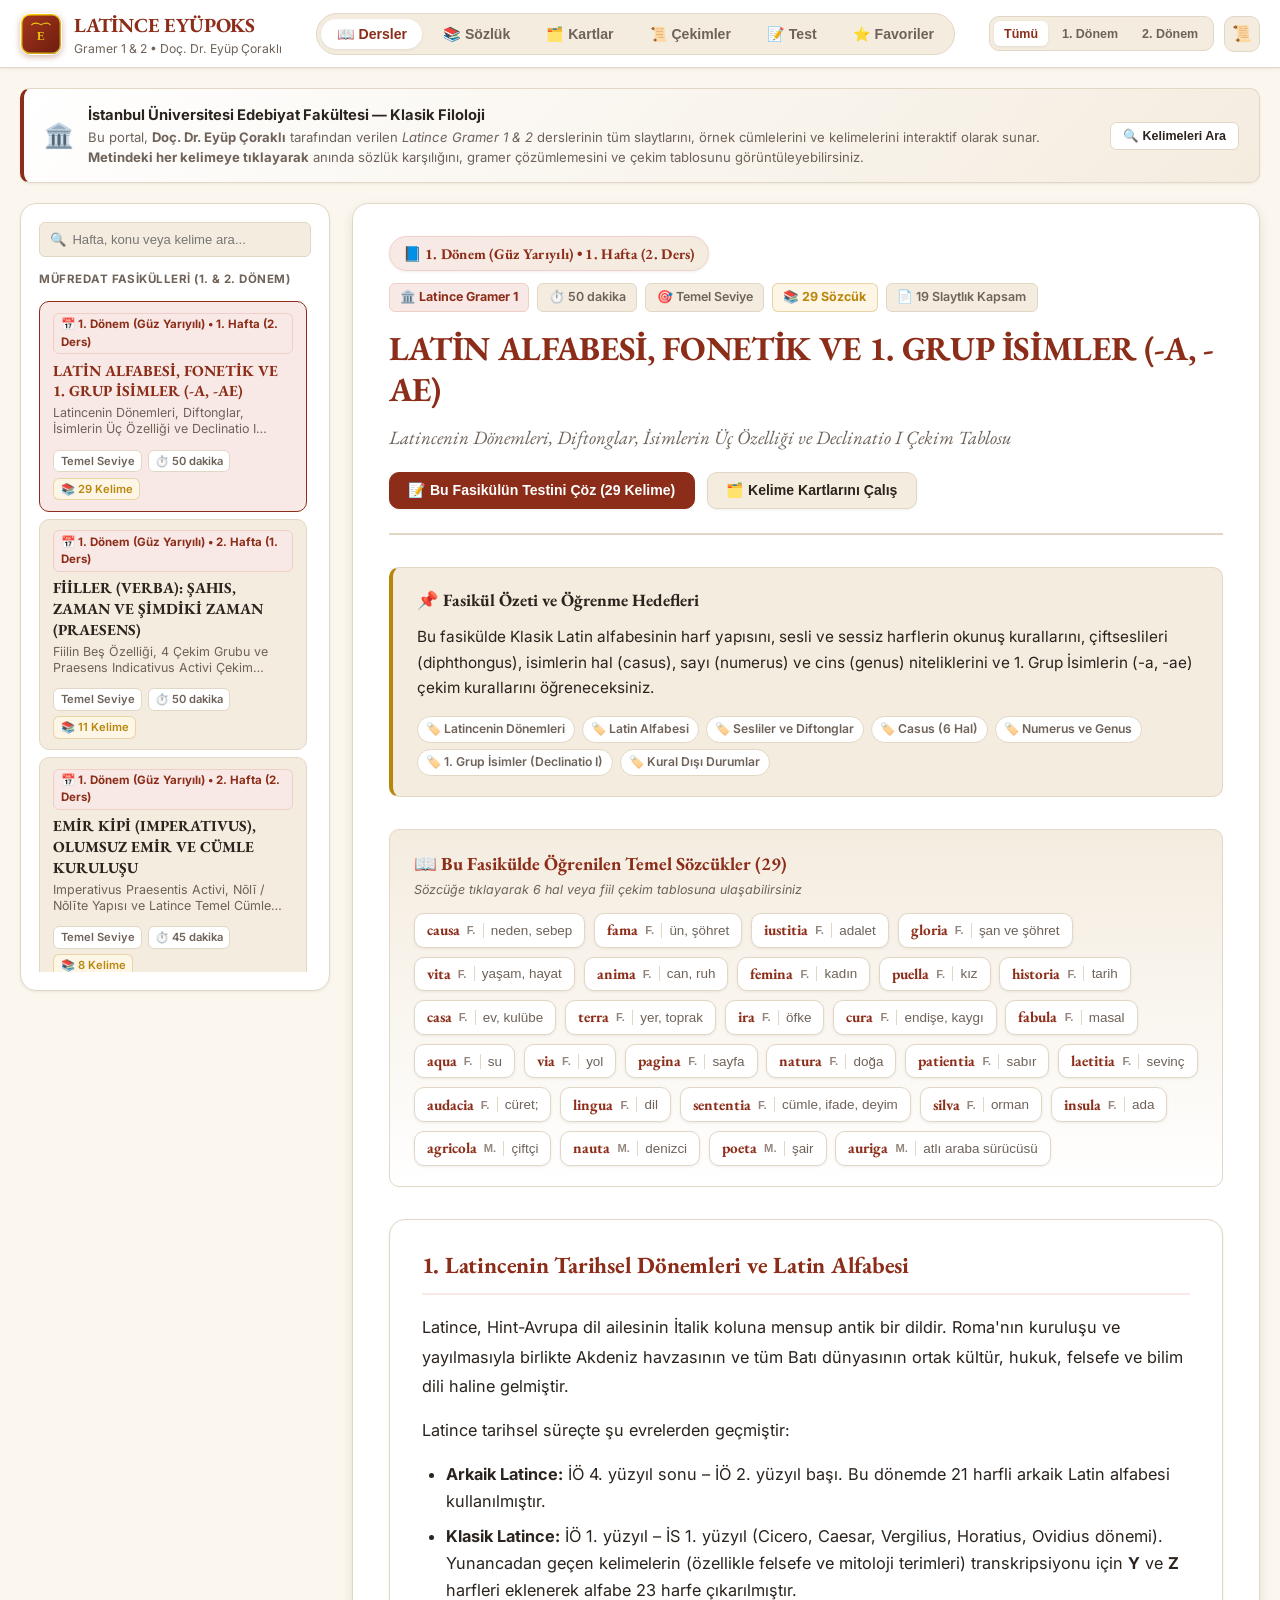
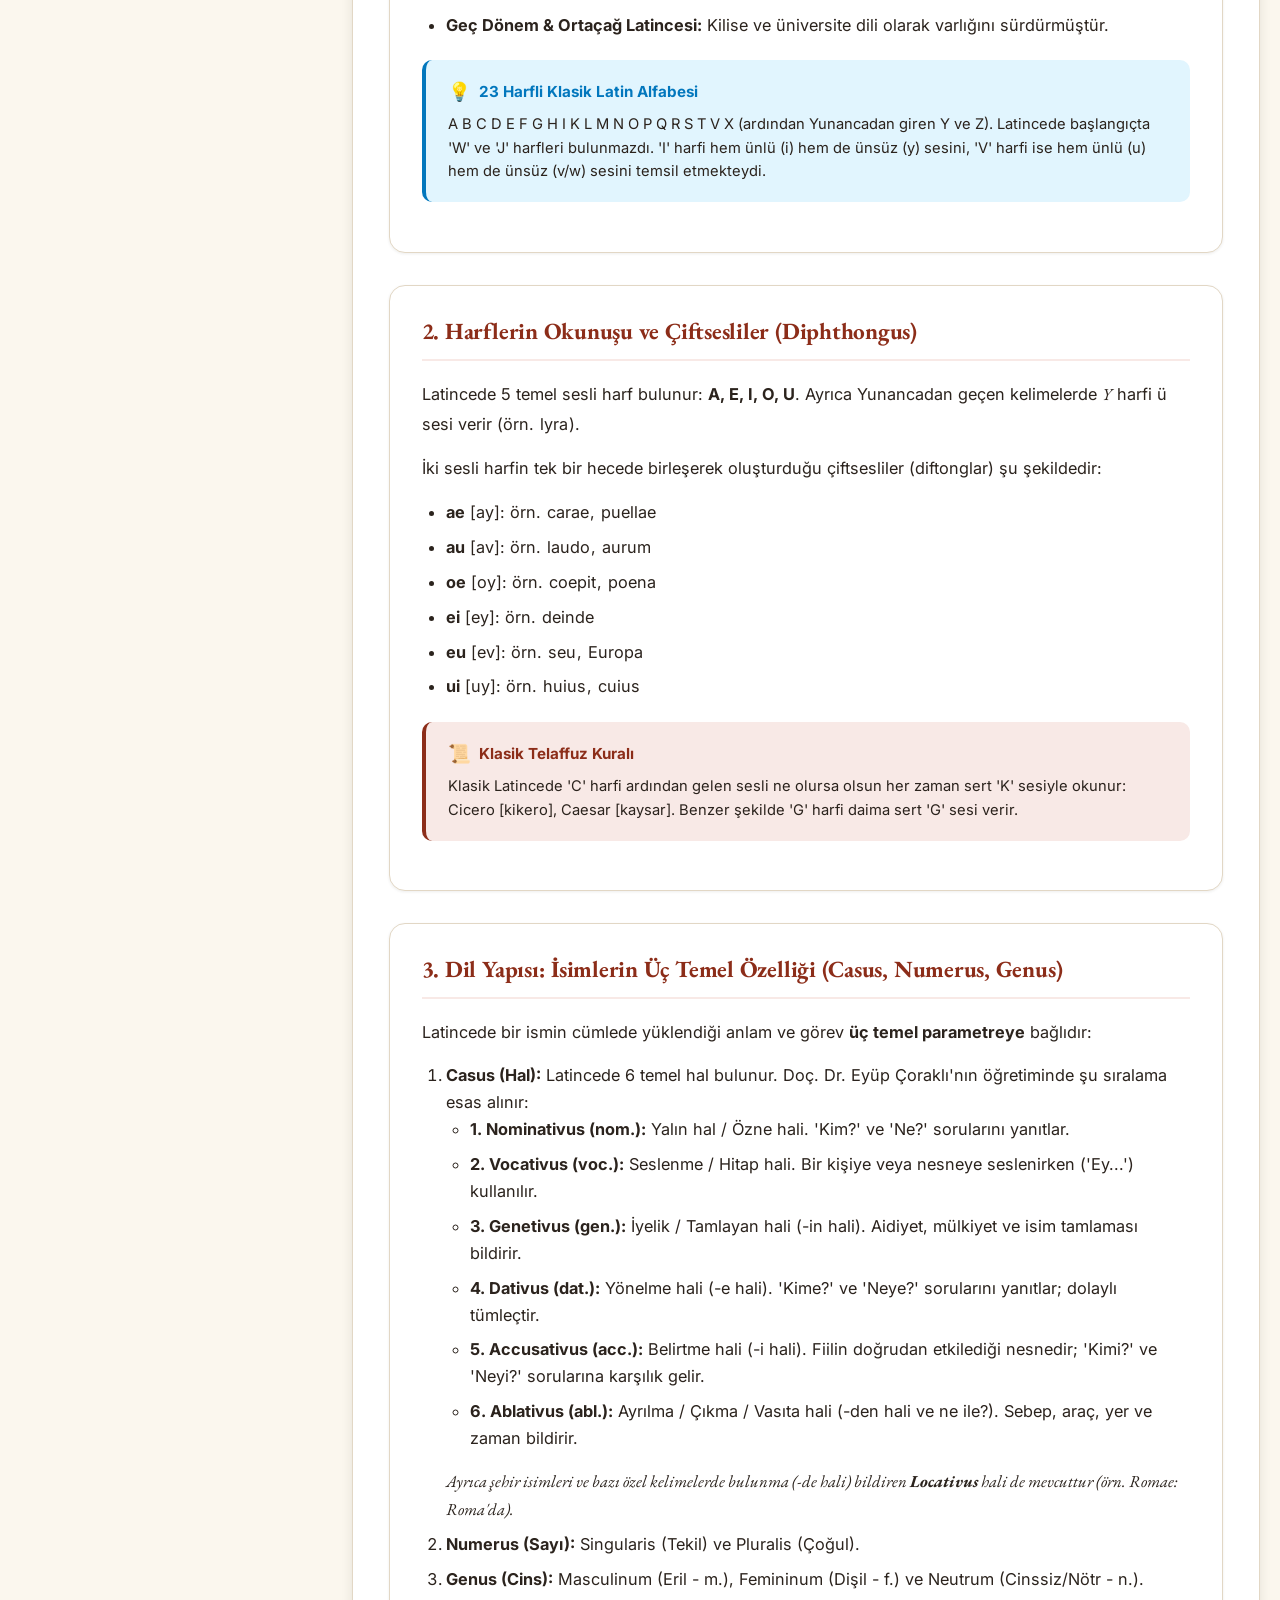
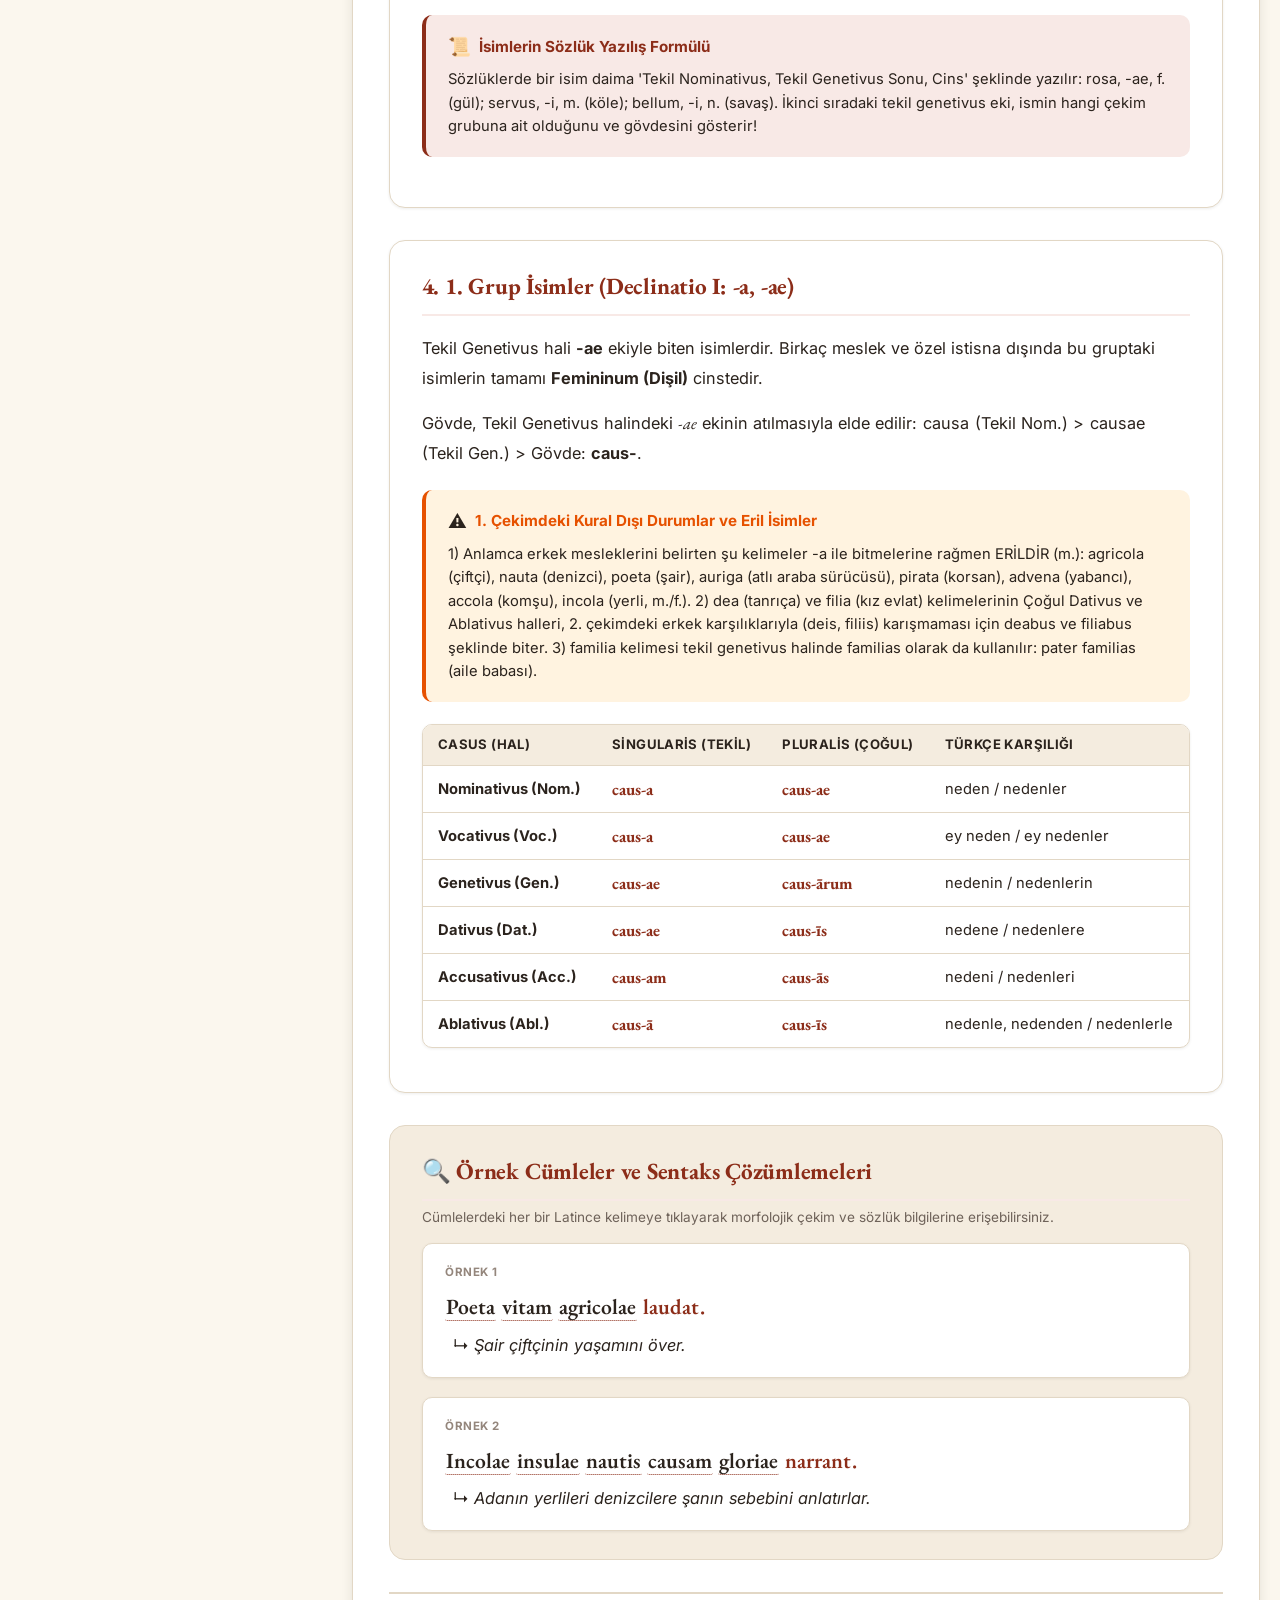
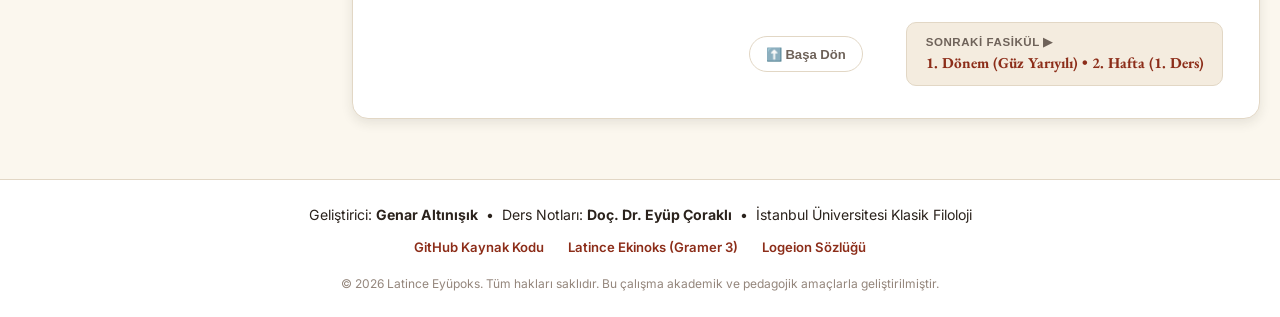
==== commit 3961a892: "feat: complete rewrite into authoritative textbook fasicules with semester & week schedule, clean UT" ====
--- a/index.html
+++ b/index.html
@@ -15,7 +15,7 @@
   <!-- Google Fonts: Gentium Plus / EB Garamond for classical Latin typography -->
   <link rel="preconnect" href="https://fonts.googleapis.com">
   <link rel="preconnect" href="https://fonts.gstatic.com" crossorigin>
-  <link href="https://fonts.googleapis.com/css2?family=Cardo:ital,wght@0,400;0,700;1,400&family=EB+Garamond:ital,wght@0,400..800;1,400..800&family=Inter:wght@400;500;600;700&display=swap" rel="stylesheet">
+  <link href="https://fonts.googleapis.com/css2?family=Cardo:ital,wght@0,400;0,700;1,400&family=EB+Garamond:ital,wght@0,400..800;1,400..800&family=Inter:wght@400;500;600;700&display=swap&subset=latin,latin-ext" rel="stylesheet">
 
   <!-- Stylesheets -->
   <link rel="stylesheet" href="css/style.css">
@@ -113,7 +113,7 @@
           </div>
 
           <div style="font-size: 0.72rem; font-weight: 700; text-transform: uppercase; color: var(--text-muted); letter-spacing: 0.04em;">
-            MÜFREDAT DERSLERİ (46 DERS)
+            MÜFREDAT FASİKÜLLERİ (1. & 2. DÖNEM)
           </div>
 
           <!-- Dynamic lesson list -->
@@ -122,52 +122,9 @@
           </div>
         </aside>
 
-        <!-- Right Column: Interactive Lesson Reader -->
-        <main class="lesson-reader">
-          
-          <!-- Lesson Header Banner -->
-          <div class="lesson-header-banner">
-            <div>
-              <div id="lessonBannerBadges" class="lesson-meta-badges">
-                <!-- Populated dynamically -->
-              </div>
-              <h2 id="lessonBannerTitle" class="lesson-main-title">Ders Yükleniyor...</h2>
-            </div>
-          </div>
-
-          <!-- Lesson Vocabulary Chips (Words taught in this lesson) -->
-          <div id="lessonVocabPanel" class="lesson-vocab-panel" style="display: none;">
-            <div class="lesson-vocab-header">
-              <span>📖 Bu Derste Geçen / Öğretilen Sözcükler (Tıklayıp Çekimleyin)</span>
-            </div>
-            <div id="lessonVocabChips" class="lesson-vocab-chips">
-              <!-- Populated dynamically -->
-            </div>
-          </div>
-
-          <!-- Slide Navigation Controls -->
-          <div class="slide-nav-bar">
-            <div class="slide-nav-controls">
-              <button id="btnPrevSlide" class="btn-slide-nav" title="Önceki Slayt (Sol Ok)">
-                <span>◀ Önceki Slayt</span>
-              </button>
-              <span id="slideCounterBadge" class="slide-counter-badge">Slayt 1 / 1</span>
-              <button id="btnNextSlide" class="btn-slide-nav" title="Sonraki Slayt (Sağ Ok)">
-                <span>Sonraki Slayt ▶</span>
-              </button>
-            </div>
-
-            <div class="slide-view-modes">
-              <button id="btnModeCard" class="btn-mode-toggle active" title="Slaytları tek tek göster">Tek Slayt</button>
-              <button id="btnModeList" class="btn-mode-toggle" title="Tüm slaytları tek sayfada alt alta göster">Tüm Slaytlar</button>
-            </div>
-          </div>
-
-          <!-- Slides Rendering Container -->
-          <div id="slidesDisplayArea" class="slides-display-area">
-            <!-- Populated dynamically by App.renderSlideViewer() -->
-          </div>
-
+        <!-- Right Column: Interactive Fasikül Textbook Reader -->
+        <main class="lesson-reader" id="fasiculeReader">
+          <!-- Populated dynamically by App.renderFasicule() -->
         </main>
       </div>
     </section>
--- a/css/style.css
+++ b/css/style.css
@@ -1,4 +1,4 @@
-﻿/* Latince Ekinoks - Core Styles & Theming */
+/* Latince Ekinoks - Core Styles & Theming */
 :root {
   /* Parchment (Default Classic Philology Theme) */
   --bg-main: #fbf7ee;
@@ -33,8 +33,8 @@
   --shadow-md: 0 4px 12px rgba(43, 35, 29, 0.1);
   --shadow-lg: 0 10px 25px rgba(43, 35, 29, 0.12);
   
-  --font-serif: "Gentium Plus", "EB Garamond", "Cardo", "Linux Libertine", "Libertinus Serif", "Georgia", "Times New Roman", serif;
-  --font-sans: -apple-system, BlinkMacSystemFont, "Segoe UI", Roboto, "Helvetica Neue", Arial, sans-serif;
+  --font-serif: "EB Garamond", "Cardo", "Gentium Plus", "Linux Libertine", "Libertinus Serif", "Georgia", "Times New Roman", serif;
+  --font-sans: "Inter", -apple-system, BlinkMacSystemFont, "Segoe UI", Roboto, "Helvetica Neue", Arial, sans-serif;
   
   --radius-sm: 6px;
   --radius-md: 10px;
--- a/css/eyupoks.css
+++ b/css/eyupoks.css
@@ -318,281 +318,610 @@
   display: flex;
   justify-content: space-between;
   align-items: center;
+  margin-bottom: 0.2rem;
+}
+
+.curriculum-schedule-pill {
   font-size: 0.72rem;
   font-weight: 700;
-  text-transform: uppercase;
-  color: var(--text-muted);
-}
-
-.curriculum-item.active .curriculum-item-top {
-  color: var(--primary);
+  color: var(--primary);
+  background-color: var(--primary-subtle);
+  padding: 0.15rem 0.45rem;
+  border-radius: var(--radius-sm);
+  border: 1px solid var(--primary-border);
+  display: inline-block;
 }
 
 .curriculum-item-title {
-  font-size: 0.84rem;
+  font-family: var(--font-serif);
+  font-size: 0.96rem;
+  font-weight: 700;
+  color: var(--text-main);
+  line-height: 1.35;
+}
+
+.curriculum-item.active .curriculum-item-title {
+  color: var(--primary);
+}
+
+.curriculum-item-sub {
+  font-size: 0.78rem;
+  color: var(--text-muted);
+  line-height: 1.3;
+  margin-bottom: 0.3rem;
+  display: -webkit-box;
+  -webkit-line-clamp: 2;
+  -webkit-box-orient: vertical;
+  overflow: hidden;
+}
+
+.curriculum-item-meta {
+  display: flex;
+  flex-wrap: wrap;
+  gap: 0.35rem;
+  font-size: 0.7rem;
+  margin-top: 0.25rem;
+}
+
+.curriculum-meta-chip {
+  background-color: var(--bg-surface);
+  border: 1px solid var(--border-color);
+  padding: 0.12rem 0.4rem;
+  border-radius: var(--radius-sm);
+  color: var(--text-muted);
   font-weight: 600;
-  color: var(--text-main);
-  line-height: 1.3;
-}
-
-.curriculum-item.active .curriculum-item-title {
-  color: var(--primary);
-}
-
-.curriculum-item-meta {
-  display: flex;
-  gap: 0.4rem;
-  font-size: 0.7rem;
-  color: var(--text-light);
+}
+
+.curriculum-meta-chip.pos-chip {
+  background-color: var(--accent-subtle);
+  color: var(--accent);
+  border-color: rgba(184, 134, 11, 0.3);
 }
 
 /* ==========================================================================
-   4. Lesson Reader / Presentation Viewer
+   4. Authoritative Fasikül Textbook Reader
    ========================================================================== */
 .lesson-reader {
   background-color: var(--bg-surface);
   border: 1px solid var(--border-color);
   border-radius: var(--radius-lg);
-  padding: 1.5rem;
+  padding: 2rem 2.25rem;
+  box-shadow: var(--shadow-md);
+  min-height: 80vh;
+}
+
+@media (max-width: 768px) {
+  .lesson-reader {
+    padding: 1.25rem 1rem;
+  }
+}
+
+.fasicule-container {
+  display: flex;
+  flex-direction: column;
+  gap: 2rem;
+}
+
+/* 4.1 Fasikül Hero / Header */
+.fasicule-hero {
+  border-bottom: 2px solid var(--border-color);
+  padding-bottom: 1.5rem;
+  display: flex;
+  flex-direction: column;
+  gap: 0.75rem;
+}
+
+.fasicule-academic-badge {
+  display: inline-flex;
+  align-items: center;
+  align-self: flex-start;
+  background: linear-gradient(135deg, var(--primary-subtle), var(--bg-surface-soft));
+  border: 1.5px solid var(--primary-border);
+  color: var(--primary);
+  font-family: var(--font-serif);
+  font-size: 0.92rem;
+  font-weight: 700;
+  padding: 0.35rem 0.85rem;
+  border-radius: var(--radius-full);
+  letter-spacing: 0.02em;
   box-shadow: var(--shadow-sm);
-  display: flex;
-  flex-direction: column;
-  gap: 1.25rem;
-}
-
-.lesson-header-banner {
-  border-bottom: 1px solid var(--border-color);
-  padding-bottom: 1.15rem;
-  display: flex;
-  justify-content: space-between;
-  align-items: flex-start;
-  gap: 1rem;
+}
+
+.fasicule-meta-pills {
+  display: flex;
   flex-wrap: wrap;
-}
-
-.lesson-meta-badges {
-  display: flex;
-  flex-wrap: wrap;
-  gap: 0.45rem;
-  margin-bottom: 0.45rem;
-}
-
-.meta-badge {
-  font-size: 0.75rem;
-  font-weight: 700;
-  padding: 0.2rem 0.55rem;
+  gap: 0.5rem;
+  align-items: center;
+}
+
+.meta-pill {
+  font-size: 0.78rem;
+  font-weight: 600;
+  padding: 0.25rem 0.65rem;
   border-radius: var(--radius-sm);
   background-color: var(--bg-surface-soft);
   color: var(--text-muted);
   border: 1px solid var(--border-color);
 }
 
-.meta-badge.term-badge {
+.meta-pill.pill-code {
   background-color: var(--primary-subtle);
   color: var(--primary);
   border-color: var(--primary-border);
-}
-
-.meta-badge.vocab-badge {
+  font-weight: 700;
+}
+
+.meta-pill.pill-vocab {
   background-color: var(--accent-subtle);
   color: var(--accent);
+  border-color: rgba(184, 134, 11, 0.3);
+  font-weight: 700;
+}
+
+.fasicule-main-title {
+  font-family: var(--font-serif);
+  font-size: 2.1rem;
+  font-weight: 700;
+  color: var(--primary);
+  line-height: 1.22;
+  letter-spacing: -0.01em;
+  margin: 0.25rem 0 0.15rem 0;
+}
+
+@media (max-width: 768px) {
+  .fasicule-main-title {
+    font-size: 1.6rem;
+  }
+}
+
+.fasicule-subtitle {
+  font-family: var(--font-serif);
+  font-size: 1.18rem;
+  font-weight: 400;
+  font-style: italic;
+  color: var(--text-muted);
+  line-height: 1.45;
+  margin: 0;
+}
+
+/* 4.2 Action Bar */
+.fasicule-action-bar {
+  display: flex;
+  flex-wrap: wrap;
+  gap: 0.75rem;
+  margin-top: 0.5rem;
+}
+
+.fasicule-action-btn {
+  padding: 0.6rem 1.15rem;
+  border-radius: var(--radius-md);
+  font-size: 0.88rem;
+  font-weight: 700;
+  cursor: pointer;
+  display: inline-flex;
+  align-items: center;
+  gap: 0.45rem;
+  transition: all var(--transition-fast);
+  box-shadow: var(--shadow-sm);
+}
+
+.fasicule-action-btn.btn-quiz {
+  background-color: var(--primary);
+  color: #ffffff;
+  border: 1px solid var(--primary);
+}
+
+.fasicule-action-btn.btn-quiz:hover {
+  background-color: var(--primary-hover);
+  transform: translateY(-1px);
+  box-shadow: var(--shadow-md);
+}
+
+.fasicule-action-btn.btn-flashcards {
+  background-color: var(--bg-surface-soft);
+  color: var(--text-main);
+  border: 1.5px solid var(--border-color);
+}
+
+.fasicule-action-btn.btn-flashcards:hover {
+  background-color: var(--accent-subtle);
   border-color: var(--accent);
-}
-
-.lesson-main-title {
-  font-family: var(--font-serif);
-  font-size: 1.6rem;
-  font-weight: 700;
-  color: var(--text-main);
+  color: var(--accent);
+  transform: translateY(-1px);
+}
+
+/* 4.3 Summary Box */
+.fasicule-summary-box {
+  background-color: var(--bg-surface-soft);
+  border: 1px solid var(--border-color);
+  border-left: 4px solid var(--accent);
+  border-radius: var(--radius-md);
+  padding: 1.25rem 1.5rem;
+  display: flex;
+  flex-direction: column;
+  gap: 0.65rem;
+}
+
+.summary-box-title {
+  font-family: var(--font-serif);
+  font-size: 1.08rem;
+  font-weight: 700;
+  color: var(--text-main);
+  margin: 0;
+}
+
+.summary-box-desc {
+  font-size: 0.96rem;
+  line-height: 1.65;
+  color: var(--text-main);
+  margin: 0;
+}
+
+.fasicule-topics-list {
+  display: flex;
+  flex-wrap: wrap;
+  gap: 0.4rem;
+  margin-top: 0.35rem;
+}
+
+.topic-tag {
+  font-size: 0.76rem;
+  font-weight: 600;
+  background-color: var(--bg-surface);
+  border: 1px solid var(--border-color);
+  padding: 0.2rem 0.55rem;
+  border-radius: var(--radius-full);
+  color: var(--text-muted);
+}
+
+/* 4.4 Vocabulary Palette */
+.fasicule-vocab-section {
+  background: linear-gradient(to bottom, var(--bg-surface-soft), var(--bg-surface));
+  border: 1px solid var(--border-color);
+  border-radius: var(--radius-md);
+  padding: 1.25rem 1.5rem;
+}
+
+.vocab-section-header {
+  display: flex;
+  flex-direction: column;
+  gap: 0.2rem;
+  margin-bottom: 0.85rem;
+}
+
+.vocab-section-header h4 {
+  font-family: var(--font-serif);
+  font-size: 1.15rem;
+  font-weight: 700;
+  color: var(--primary);
+  margin: 0;
+}
+
+.vocab-hint {
+  font-size: 0.78rem;
+  color: var(--text-muted);
+  font-style: italic;
+}
+
+.fasicule-vocab-chips {
+  display: flex;
+  flex-wrap: wrap;
+  gap: 0.55rem;
+}
+
+.fasicule-word-chip {
+  padding: 0.4rem 0.75rem;
+  border-radius: var(--radius-md);
+  background-color: var(--bg-surface);
+  border: 1.5px solid var(--border-color);
+  display: inline-flex;
+  align-items: center;
+  gap: 0.45rem;
+  cursor: pointer;
+  transition: all var(--transition-fast);
+  box-shadow: var(--shadow-sm);
+}
+
+.fasicule-word-chip:hover {
+  border-color: var(--primary);
+  background-color: var(--primary-subtle);
+  transform: translateY(-1px);
+}
+
+.fasicule-word-chip .chip-lemma {
+  font-family: var(--font-serif);
+  font-size: 0.95rem;
+  font-weight: 700;
+  color: var(--primary);
+}
+
+.fasicule-word-chip .chip-pos {
+  font-size: 0.7rem;
+  font-weight: 600;
+  color: var(--text-light);
+  text-transform: uppercase;
+}
+
+.fasicule-word-chip .chip-meaning {
+  font-size: 0.84rem;
+  color: var(--text-muted);
+  border-left: 1px solid var(--border-color);
+  padding-left: 0.45rem;
+}
+
+/* 4.5 Content Stream & Sections */
+.fasicule-content-stream {
+  display: flex;
+  flex-direction: column;
+  gap: 2rem;
+}
+
+.fasicule-section-card {
+  background-color: var(--bg-surface);
+  border: 1px solid var(--border-color);
+  border-radius: var(--radius-lg);
+  padding: 1.75rem 2rem;
+  box-shadow: var(--shadow-sm);
+  transition: border-color var(--transition-fast);
+}
+
+@media (max-width: 768px) {
+  .fasicule-section-card {
+    padding: 1.25rem 1rem;
+  }
+}
+
+.fasicule-section-card:hover {
+  border-color: var(--primary-border);
+}
+
+.fasicule-section-title {
+  font-family: var(--font-serif);
+  font-size: 1.45rem;
+  font-weight: 700;
+  color: var(--primary);
+  border-bottom: 2px solid var(--primary-subtle);
+  padding-bottom: 0.65rem;
+  margin-top: 0;
+  margin-bottom: 1.15rem;
   letter-spacing: -0.01em;
 }
 
-/* Slide Navigation Bar */
-.slide-nav-bar {
+.fasicule-section-prose {
+  font-size: 1.02rem;
+  line-height: 1.8;
+  color: var(--text-main);
+}
+
+.fasicule-section-prose p {
+  margin-bottom: 0.95rem;
+}
+
+.fasicule-section-prose ul,
+.fasicule-section-prose ol {
+  padding-left: 1.5rem;
+  margin-bottom: 1rem;
+}
+
+.fasicule-section-prose li {
+  margin-bottom: 0.5rem;
+  line-height: 1.65;
+}
+
+.fasicule-section-prose strong {
+  font-weight: 700;
+  color: var(--text-main);
+}
+
+.fasicule-section-prose em {
+  font-family: var(--font-serif);
+  font-style: italic;
+  font-size: 1.05rem;
+}
+
+/* Callout Boxes */
+.fasicule-callout {
+  border-radius: var(--radius-md);
+  padding: 1.15rem 1.4rem;
+  margin: 1.35rem 0;
+  border-left: 4px solid;
+  display: flex;
+  flex-direction: column;
+  gap: 0.45rem;
+}
+
+.fasicule-callout.callout-rule {
+  background-color: var(--primary-subtle);
+  border-left-color: var(--primary);
+}
+
+.fasicule-callout.callout-rule .callout-title {
+  color: var(--primary);
+}
+
+.fasicule-callout.callout-warning {
+  background-color: var(--warning-subtle);
+  border-left-color: var(--warning);
+}
+
+.fasicule-callout.callout-warning .callout-title {
+  color: var(--warning);
+}
+
+.fasicule-callout.callout-info {
+  background-color: var(--info-subtle);
+  border-left-color: var(--info);
+}
+
+.fasicule-callout.callout-info .callout-title {
+  color: var(--info);
+}
+
+.callout-header {
+  display: flex;
+  align-items: center;
+  gap: 0.5rem;
+  font-size: 0.95rem;
+  font-weight: 700;
+}
+
+.callout-icon {
+  font-size: 1.15rem;
+}
+
+.callout-text {
+  font-size: 0.92rem;
+  line-height: 1.6;
+  color: var(--text-main);
+}
+
+/* 4.6 Sentence & Text Analysis */
+.fasicule-sentences-section {
+  background-color: var(--bg-surface-soft);
+  border: 1px solid var(--border-color);
+  border-radius: var(--radius-lg);
+  padding: 1.75rem 2rem;
+}
+
+@media (max-width: 768px) {
+  .fasicule-sentences-section {
+    padding: 1.25rem 1rem;
+  }
+}
+
+.sentence-cards-list {
+  display: flex;
+  flex-direction: column;
+  gap: 1.15rem;
+}
+
+.sentence-analysis-card {
+  background-color: var(--bg-surface);
+  border: 1px solid var(--border-color);
+  border-radius: var(--radius-md);
+  padding: 1.25rem 1.4rem;
+  box-shadow: var(--shadow-sm);
+  display: flex;
+  flex-direction: column;
+  gap: 0.55rem;
+  position: relative;
+}
+
+.sentence-card-number {
+  font-size: 0.72rem;
+  font-weight: 700;
+  text-transform: uppercase;
+  color: var(--text-light);
+  letter-spacing: 0.05em;
+}
+
+.sentence-latin-text {
+  font-family: var(--font-serif);
+  font-size: 1.35rem;
+  line-height: 1.55;
+  color: var(--primary);
+  font-weight: 600;
+}
+
+.sentence-turkish-text {
+  font-size: 1.02rem;
+  line-height: 1.5;
+  color: var(--text-main);
+  padding-left: 0.5rem;
+}
+
+.sentence-syntax-notes {
+  margin-top: 0.35rem;
+  padding-top: 0.55rem;
+  border-top: 1px dashed var(--border-color);
+  font-size: 0.86rem;
+  color: var(--text-muted);
+  line-height: 1.55;
+  display: flex;
+  align-items: flex-start;
+  gap: 0.5rem;
+}
+
+.syntax-badge {
+  background-color: var(--accent-subtle);
+  color: var(--accent);
+  border: 1px solid rgba(184, 134, 11, 0.3);
+  font-size: 0.72rem;
+  font-weight: 700;
+  padding: 0.15rem 0.45rem;
+  border-radius: var(--radius-sm);
+  white-space: nowrap;
+}
+
+/* 4.7 Fasicule Footer Navigation */
+.fasicule-footer-nav {
   display: flex;
   justify-content: space-between;
   align-items: center;
-  background-color: var(--bg-surface-soft);
-  padding: 0.65rem 1rem;
-  border-radius: var(--radius-md);
-  border: 1px solid var(--border-color);
+  gap: 1rem;
+  padding-top: 1.75rem;
+  border-top: 2px solid var(--border-color);
   flex-wrap: wrap;
-  gap: 0.75rem;
-}
-
-.slide-nav-controls {
-  display: flex;
-  align-items: center;
-  gap: 0.45rem;
-}
-
-.btn-slide-nav {
-  padding: 0.4rem 0.75rem;
-  border-radius: var(--radius-sm);
-  border: 1px solid var(--border-color);
-  background-color: var(--bg-surface);
-  color: var(--text-main);
+}
+
+.footer-nav-col {
+  flex: 1;
+  min-width: 200px;
+}
+
+.footer-nav-btn {
+  background-color: var(--bg-surface-soft);
+  border: 1.5px solid var(--border-color);
+  padding: 0.75rem 1.15rem;
+  border-radius: var(--radius-md);
+  cursor: pointer;
+  display: inline-flex;
+  flex-direction: column;
+  gap: 0.25rem;
+  transition: all var(--transition-fast);
+  text-align: left;
+}
+
+.footer-nav-btn.next-btn {
+  text-align: right;
+  margin-left: auto;
+}
+
+.footer-nav-btn:hover {
+  background-color: var(--primary-subtle);
+  border-color: var(--primary);
+  transform: translateY(-1px);
+}
+
+.footer-nav-btn .nav-dir {
+  font-size: 0.72rem;
+  font-weight: 700;
+  color: var(--text-muted);
+  letter-spacing: 0.05em;
+}
+
+.footer-nav-btn .nav-label {
+  font-family: var(--font-serif);
+  font-size: 0.95rem;
+  font-weight: 700;
+  color: var(--primary);
+}
+
+.footer-scroll-top-btn {
+  background-color: var(--bg-surface);
+  border: 1px solid var(--border-color);
+  padding: 0.6rem 1rem;
+  border-radius: var(--radius-full);
   font-size: 0.82rem;
   font-weight: 600;
-  cursor: pointer;
-  display: inline-flex;
-  align-items: center;
-  gap: 0.3rem;
-  transition: all var(--transition-fast);
-}
-
-.btn-slide-nav:hover:not(:disabled) {
-  background-color: var(--primary);
-  color: #ffffff;
-  border-color: var(--primary);
-}
-
-.btn-slide-nav:disabled {
-  opacity: 0.45;
-  cursor: not-allowed;
-}
-
-.slide-counter-badge {
-  font-size: 0.84rem;
-  font-weight: 700;
-  color: var(--text-muted);
-  padding: 0 0.5rem;
-}
-
-.slide-view-modes {
-  display: flex;
-  gap: 0.35rem;
-}
-
-.btn-mode-toggle {
-  padding: 0.35rem 0.65rem;
-  border-radius: var(--radius-sm);
-  border: 1px solid var(--border-color);
-  background-color: var(--bg-surface);
-  color: var(--text-muted);
-  font-size: 0.78rem;
-  font-weight: 600;
-  cursor: pointer;
-  transition: all var(--transition-fast);
-}
-
-.btn-mode-toggle.active {
-  background-color: var(--primary);
-  color: #ffffff;
-  border-color: var(--primary);
-}
-
-/* Slide Cards */
-.slides-display-area {
-  display: flex;
-  flex-direction: column;
-  gap: 1.25rem;
-}
-
-.slide-card {
-  background-color: var(--bg-surface);
-  border: 1px solid var(--border-color);
-  border-radius: var(--radius-md);
-  padding: 1.5rem 1.75rem;
-  box-shadow: var(--shadow-sm);
-  position: relative;
-  transition: all var(--transition-fast);
-}
-
-.slide-card:hover {
-  border-color: var(--primary-border);
-}
-
-.slide-card-header {
-  display: flex;
-  justify-content: space-between;
-  align-items: center;
-  margin-bottom: 1.15rem;
-  padding-bottom: 0.65rem;
-  border-bottom: 1px dashed var(--border-color);
-}
-
-.slide-number-pill {
-  font-size: 0.75rem;
-  font-weight: 700;
-  color: var(--text-muted);
-  background-color: var(--bg-surface-soft);
-  padding: 0.2rem 0.6rem;
-  border-radius: var(--radius-full);
-  border: 1px solid var(--border-color);
-}
-
-.slide-card-body {
-  font-family: var(--font-sans);
-  font-size: 1.05rem;
-  line-height: 1.75;
-  color: var(--text-main);
-  white-space: pre-wrap;
-  word-break: break-word;
-}
-
-/* Latin Example Lines Highlight */
-.latin-quote-block {
-  font-family: var(--font-serif);
-  font-size: 1.2rem;
-  line-height: 1.6;
-  color: var(--primary);
-  background-color: var(--primary-subtle);
-  border-left: 3.5px solid var(--primary);
-  padding: 0.85rem 1.15rem;
-  border-radius: 0 var(--radius-md) var(--radius-md) 0;
-  margin: 0.75rem 0;
-}
-
-.latin-translation-line {
-  font-size: 0.95rem;
-  color: var(--text-muted);
-  font-style: italic;
-  margin-top: 0.25rem;
-  padding-left: 0.5rem;
-}
-
-/* Lesson Vocabulary List Panel */
-.lesson-vocab-panel {
-  background-color: var(--bg-surface-soft);
-  border: 1px solid var(--border-color);
-  border-radius: var(--radius-md);
-  padding: 1rem 1.25rem;
-  margin-top: 1rem;
-}
-
-.lesson-vocab-header {
-  font-size: 0.85rem;
-  font-weight: 700;
-  color: var(--text-main);
-  margin-bottom: 0.65rem;
-  display: flex;
-  align-items: center;
-  justify-content: space-between;
-}
-
-.lesson-vocab-chips {
-  display: flex;
-  flex-wrap: wrap;
-  gap: 0.45rem;
-}
-
-.vocab-chip {
-  padding: 0.3rem 0.65rem;
-  border-radius: var(--radius-sm);
-  background-color: var(--bg-surface);
-  border: 1px solid var(--border-color);
-  font-size: 0.82rem;
-  color: var(--primary);
-  font-weight: 600;
-  cursor: pointer;
-  transition: all var(--transition-fast);
-}
-
-.vocab-chip:hover {
-  background-color: var(--primary);
-  color: #ffffff;
-  border-color: var(--primary);
+  color: var(--text-muted);
+  cursor: pointer;
+  transition: all var(--transition-fast);
+}
+
+.footer-scroll-top-btn:hover {
+  background-color: var(--bg-surface-soft);
+  color: var(--primary);
 }
 
 /* ==========================================================================
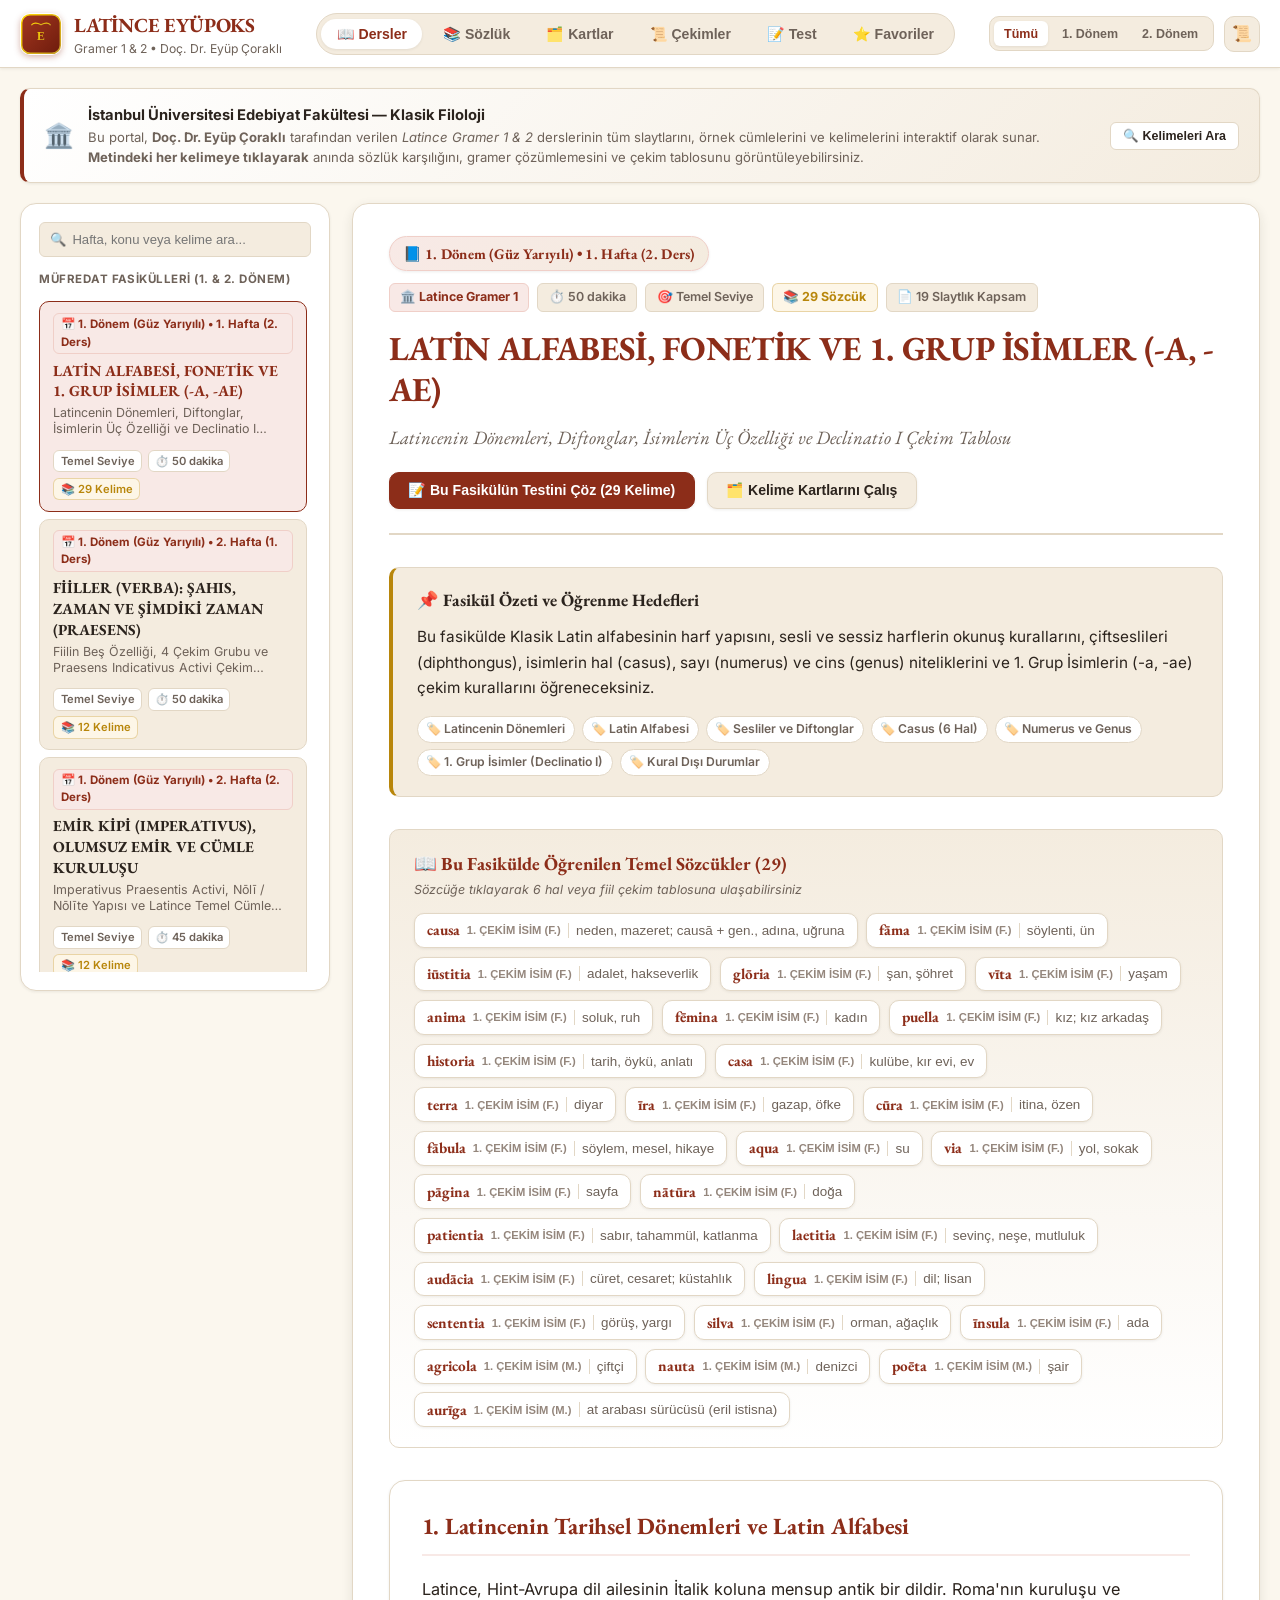
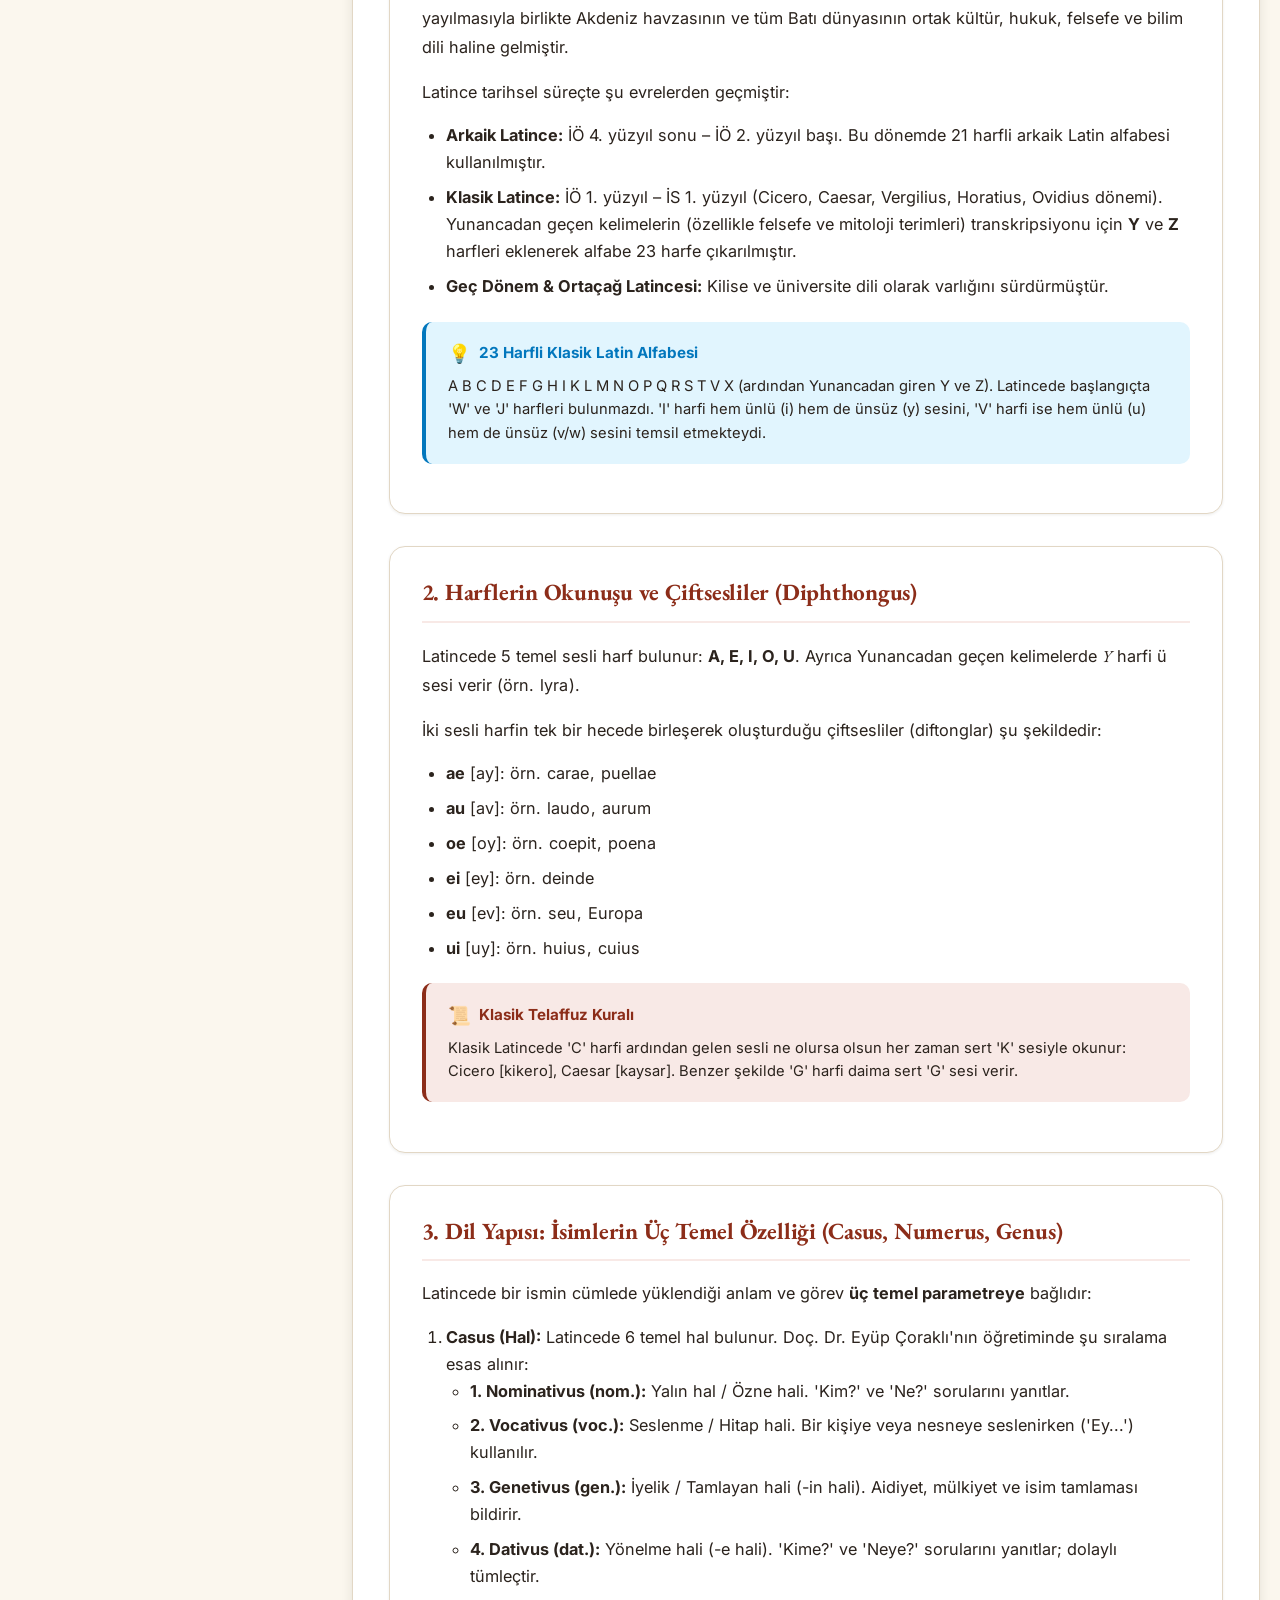
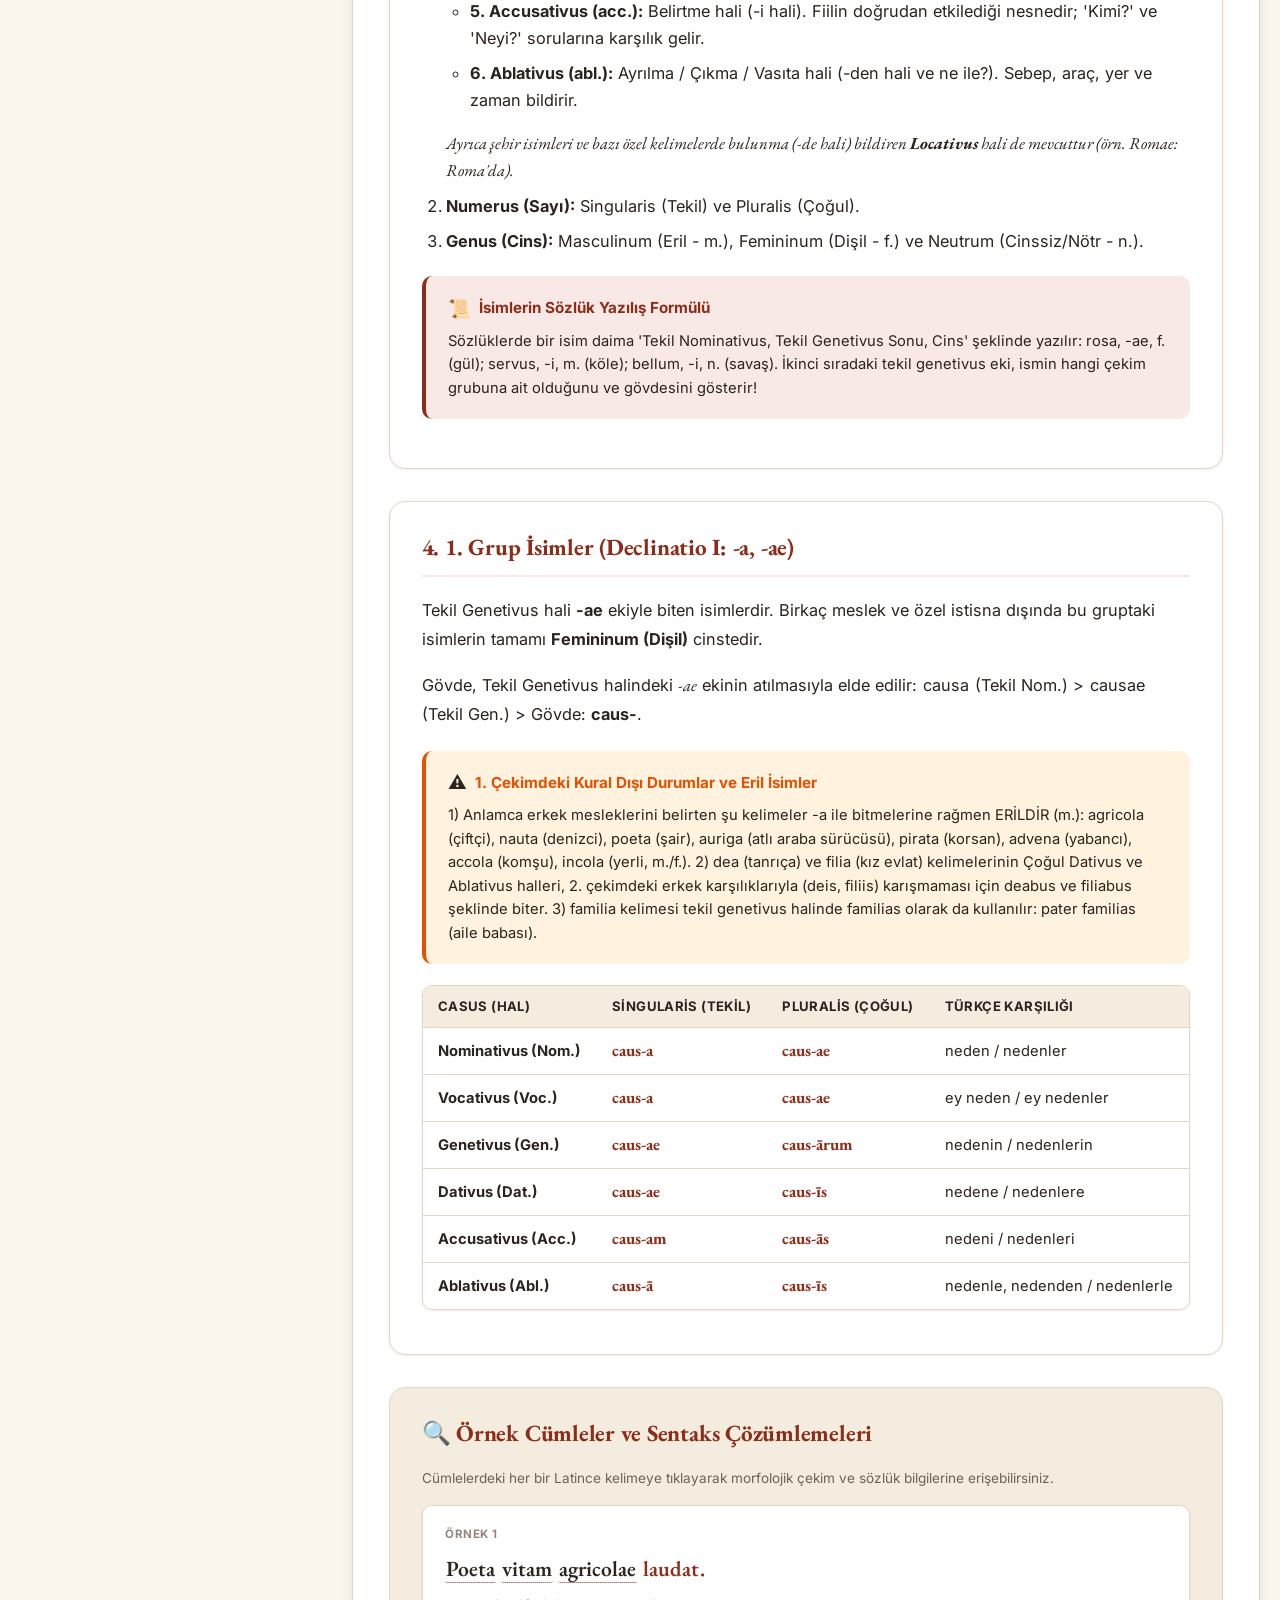
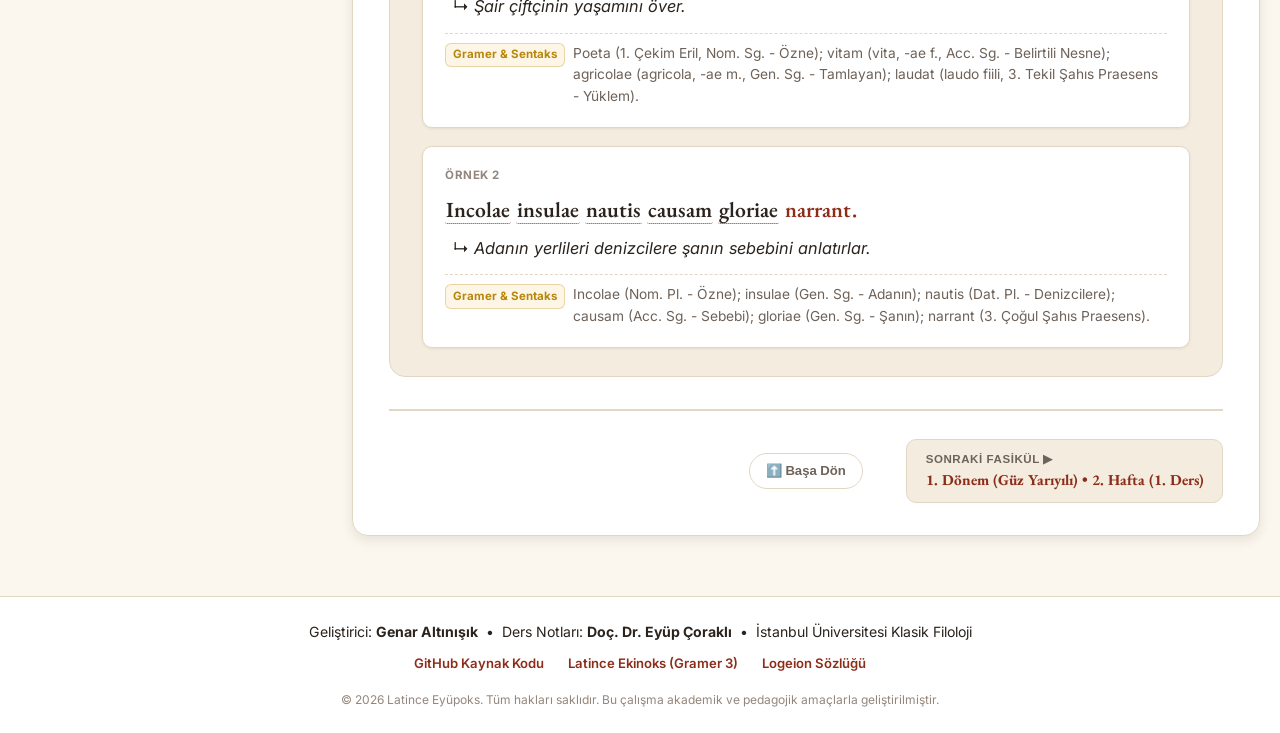
==== commit c52e6976: "fix(flashcard): add inline 3D card CSS fallback, cache-busting v2.2.0, and responsive fixes" ====
--- a/index.html
+++ b/index.html
@@ -17,11 +17,230 @@
   <link rel="preconnect" href="https://fonts.gstatic.com" crossorigin>
   <link href="https://fonts.googleapis.com/css2?family=Cardo:ital,wght@0,400;0,700;1,400&family=EB+Garamond:ital,wght@0,400..800;1,400..800&family=Inter:wght@400;500;600;700&display=swap&subset=latin,latin-ext" rel="stylesheet">
 
-  <!-- Stylesheets -->
-  <link rel="stylesheet" href="css/style.css">
-  <link rel="stylesheet" href="css/components.css">
-  <link rel="stylesheet" href="css/responsive.css">
-  <link rel="stylesheet" href="css/eyupoks.css">
+  <!-- Stylesheets with Cache Busting -->
+  <link rel="stylesheet" href="css/style.css?v=2.2.0">
+  <link rel="stylesheet" href="css/components.css?v=2.2.0">
+  <link rel="stylesheet" href="css/responsive.css?v=2.2.0">
+  <link rel="stylesheet" href="css/eyupoks.css?v=2.2.0">
+
+  <!-- Guaranteed Flashcard 3D Core Styles (Immune to browser cache delay) -->
+  <style>
+    .flashcard-container {
+      max-width: 720px !important;
+      margin: 0 auto !important;
+      height: auto !important;
+      min-height: auto !important;
+      padding: 0.5rem 0 2.5rem 0 !important;
+    }
+    .flashcard-settings-bar {
+      display: flex !important;
+      justify-content: space-between !important;
+      align-items: flex-end !important;
+      flex-wrap: wrap !important;
+      gap: 1rem !important;
+      margin-bottom: 1.5rem !important;
+      padding: 1.15rem 1.4rem !important;
+      background: var(--bg-surface) !important;
+      border: 1.5px solid var(--border-color) !important;
+      border-radius: var(--radius-md) !important;
+      box-shadow: 0 2px 8px rgba(0, 0, 0, 0.04) !important;
+    }
+    .flashcard-progress-wrapper {
+      margin-bottom: 1.5rem !important;
+    }
+    .flashcard-progress-labels {
+      display: flex !important;
+      justify-content: space-between !important;
+      font-size: 0.88rem !important;
+      font-weight: 700 !important;
+      color: var(--text-muted) !important;
+      margin-bottom: 0.5rem !important;
+    }
+    .flashcard-progress-bar-bg {
+      height: 8px !important;
+      background: var(--bg-surface-soft) !important;
+      border-radius: var(--radius-full) !important;
+      overflow: hidden !important;
+      border: 1px solid var(--border-color) !important;
+    }
+    .flashcard-progress-bar-fill {
+      height: 100% !important;
+      background: linear-gradient(90deg, var(--primary) 0%, var(--accent) 100%) !important;
+      border-radius: var(--radius-full) !important;
+      transition: width 0.3s cubic-bezier(0.4, 0, 0.2, 1) !important;
+    }
+    .flashcard {
+      perspective: 1200px !important;
+      -webkit-perspective: 1200px !important;
+      width: 100% !important;
+      max-width: 680px !important;
+      height: 380px !important;
+      min-height: 380px !important;
+      margin: 0 auto 1.75rem auto !important;
+      cursor: pointer !important;
+      user-select: none !important;
+      outline: none !important;
+      position: relative !important;
+    }
+    .flashcard-inner {
+      position: relative !important;
+      width: 100% !important;
+      height: 100% !important;
+      transform-style: preserve-3d !important;
+      -webkit-transform-style: preserve-3d !important;
+      transition: transform 0.6s cubic-bezier(0.4, 0, 0.2, 1) !important;
+      border-radius: var(--radius-lg) !important;
+    }
+    .flashcard-inner.is-flipped {
+      transform: rotateY(180deg) !important;
+    }
+    .flashcard-face {
+      position: absolute !important;
+      top: 0 !important;
+      left: 0 !important;
+      width: 100% !important;
+      height: 100% !important;
+      backface-visibility: hidden !important;
+      -webkit-backface-visibility: hidden !important;
+      border-radius: var(--radius-lg) !important;
+      padding: 2.25rem 2.5rem !important;
+      display: flex !important;
+      flex-direction: column !important;
+      justify-content: space-between !important;
+      align-items: center !important;
+      text-align: center !important;
+      box-sizing: border-box !important;
+      border: 2px solid var(--border-color) !important;
+      box-shadow: 0 10px 28px rgba(43, 35, 29, 0.08) !important;
+      transition: border-color 0.25s ease, box-shadow 0.25s ease !important;
+    }
+    .flashcard:hover .flashcard-face {
+      border-color: var(--accent) !important;
+      box-shadow: 0 14px 34px rgba(43, 35, 29, 0.14) !important;
+    }
+    .flashcard-front {
+      background: var(--bg-surface) !important;
+      transform: rotateY(0deg) !important;
+    }
+    .flashcard-back {
+      background: linear-gradient(155deg, var(--bg-surface) 0%, var(--bg-surface-soft) 100%) !important;
+      transform: rotateY(180deg) !important;
+      border-color: rgba(184, 134, 11, 0.35) !important;
+    }
+    [data-theme="dark"] .flashcard-front {
+      background: linear-gradient(155deg, #1e2536 0%, #171d2b 100%) !important;
+      border-color: #333d52 !important;
+    }
+    [data-theme="dark"] .flashcard-back {
+      background: linear-gradient(155deg, #242c3f 0%, #1a202d 100%) !important;
+      border-color: rgba(212, 175, 55, 0.4) !important;
+    }
+    .card-face-badge {
+      display: inline-flex !important;
+      font-size: 0.72rem !important;
+      font-weight: 700 !important;
+      letter-spacing: 0.08em !important;
+      text-transform: uppercase !important;
+      padding: 0.35rem 0.95rem !important;
+      border-radius: var(--radius-full) !important;
+    }
+    .flashcard-front .card-face-badge {
+      background: var(--primary-subtle) !important;
+      color: var(--primary) !important;
+      border: 1px solid var(--primary-border) !important;
+    }
+    .flashcard-back .card-face-badge {
+      background: var(--accent-subtle) !important;
+      color: var(--accent) !important;
+      border: 1px solid rgba(184, 134, 11, 0.3) !important;
+    }
+    .flashcard-face .card-headword {
+      font-family: var(--font-serif) !important;
+      font-size: 2.75rem !important;
+      font-weight: 700 !important;
+      color: var(--primary) !important;
+      margin: auto 0 !important;
+      line-height: 1.2 !important;
+    }
+    .flashcard-back .card-headword {
+      font-size: 2.35rem !important;
+      color: var(--text-main) !important;
+    }
+    [data-theme="dark"] .flashcard-front .card-headword {
+      color: #f38b77 !important;
+    }
+    [data-theme="dark"] .flashcard-back .card-headword {
+      color: #f0f3f8 !important;
+    }
+    .card-sub-info {
+      font-size: 1rem !important;
+      font-weight: 500 !important;
+      color: var(--text-muted) !important;
+      line-height: 1.5 !important;
+      margin-bottom: 0.4rem !important;
+      max-width: 90% !important;
+    }
+    .card-flip-hint {
+      font-size: 0.8rem !important;
+      color: var(--text-light) !important;
+      display: flex !important;
+      align-items: center !important;
+      gap: 0.35rem !important;
+      opacity: 0.85 !important;
+    }
+    .flashcard-actions {
+      display: flex !important;
+      justify-content: center !important;
+      align-items: center !important;
+      gap: 0.65rem !important;
+      flex-wrap: wrap !important;
+      margin: 1.25rem 0 1rem 0 !important;
+    }
+    .btn-fc-action {
+      display: inline-flex !important;
+      align-items: center !important;
+      justify-content: center !important;
+      gap: 0.4rem !important;
+      min-height: 44px !important;
+      padding: 0.6rem 1.2rem !important;
+      font-family: var(--font-sans) !important;
+      font-size: 0.9rem !important;
+      font-weight: 600 !important;
+      border-radius: var(--radius-md) !important;
+      cursor: pointer !important;
+      transition: all 0.15s ease !important;
+      box-shadow: var(--shadow-sm) !important;
+      border: 1.5px solid transparent !important;
+    }
+    .btn-fc-action:hover {
+      transform: translateY(-1px) !important;
+      box-shadow: var(--shadow-md) !important;
+    }
+    .btn-fc-action.btn-prev,
+    .btn-fc-action.btn-next {
+      background: var(--bg-surface) !important;
+      border-color: var(--border-color) !important;
+      color: var(--text-main) !important;
+    }
+    .btn-fc-action.btn-again {
+      background: var(--danger-subtle) !important;
+      border-color: rgba(198, 40, 40, 0.35) !important;
+      color: var(--danger) !important;
+    }
+    .btn-fc-action.btn-flip {
+      background: var(--primary) !important;
+      border-color: var(--primary) !important;
+      color: #ffffff !important;
+      font-size: 0.95rem !important;
+      padding: 0.65rem 1.45rem !important;
+      box-shadow: 0 4px 12px rgba(140, 45, 25, 0.25) !important;
+    }
+    .btn-fc-action.btn-good {
+      background: var(--success-subtle) !important;
+      border-color: rgba(46, 125, 50, 0.35) !important;
+      color: var(--success) !important;
+    }
+  </style>
 </head>
 <body>
 
@@ -481,15 +700,15 @@
   </footer>
 
   <!-- Scripts Loading (Strict Dependency Order) -->
-  <script src="data/latin_paradigms.js"></script>
-  <script src="data/eyup_vocabulary.js"></script>
-  <script src="data/eyup_curriculum.js"></script>
-  <script src="js/storage.js"></script>
-  <script src="js/inflection-engine.js"></script>
-  <script src="js/reading-engine.js"></script>
-  <script src="js/flashcard.js"></script>
-  <script src="js/quiz.js"></script>
-  <script src="js/app.js"></script>
+  <script src="data/latin_paradigms.js?v=2.2.0"></script>
+  <script src="data/eyup_vocabulary.js?v=2.2.0"></script>
+  <script src="data/eyup_curriculum.js?v=2.2.0"></script>
+  <script src="js/storage.js?v=2.2.0"></script>
+  <script src="js/inflection-engine.js?v=2.2.0"></script>
+  <script src="js/reading-engine.js?v=2.2.0"></script>
+  <script src="js/flashcard.js?v=2.2.0"></script>
+  <script src="js/quiz.js?v=2.2.0"></script>
+  <script src="js/app.js?v=2.2.0"></script>
 
 </body>
 </html>
--- a/css/components.css
+++ b/css/components.css
@@ -1,4 +1,4 @@
-﻿/* Latince Ekinoks - Components (Flashcard, Dictionary, Quiz, Goal, Modals) */
+/* Latince Ekinoks - Components (Flashcard, Dictionary, Quiz, Goal, Modals) */
 
 /* ==========================================================================
    1. Search & Filter Bar (Sözlük & Liste)
@@ -540,29 +540,44 @@
 }
 
 /* Flashcard Arena */
-.flashcard-stage {
-  perspective: 1000px;
+.flashcard-stage,
+.flashcard-container {
+  max-width: 720px;
+  margin: 0 auto;
+  position: relative;
+}
+
+.flashcard {
+  perspective: 1200px;
+  width: 100%;
   max-width: 680px;
-  margin: 1.25rem auto;
+  height: 380px;
   min-height: 380px;
+  margin: 0 auto 1.75rem auto;
+  cursor: pointer;
+  user-select: none;
+  outline: none;
   position: relative;
 }
 
-.flashcard-container {
+.flashcard-inner {
+  position: relative;
   width: 100%;
-  height: 380px;
-  position: relative;
+  height: 100%;
   transform-style: preserve-3d;
-  transition: transform 0.55s cubic-bezier(0.4, 0, 0.2, 1);
-  cursor: pointer;
-}
-
-.flashcard-container.is-flipped {
+  transition: transform 0.6s cubic-bezier(0.4, 0, 0.2, 1);
+  border-radius: var(--radius-lg);
+}
+
+.flashcard-inner.is-flipped {
   transform: rotateY(180deg);
 }
 
-.card-face {
+.card-face,
+.flashcard-face {
   position: absolute;
+  top: 0;
+  left: 0;
   width: 100%;
   height: 100%;
   backface-visibility: hidden;
@@ -574,7 +589,7 @@
   display: flex;
   flex-direction: column;
   justify-content: space-between;
-  padding: 1.75rem 2rem;
+  padding: 2rem 2.25rem;
   box-sizing: border-box;
 }
 
--- a/css/responsive.css
+++ b/css/responsive.css
@@ -1,4 +1,4 @@
-﻿/* Latince Ekinoks - Responsive Breakpoints & Mobile Optimization */
+/* Latince Ekinoks - Responsive Breakpoints & Mobile Optimization */
 
 /* Mobile Bottom Navigation Bar (Hidden on Desktop) */
 .mobile-bottom-nav {
@@ -128,21 +128,20 @@
   }
   
   /* Flashcard Mobile Adaptation */
-  .flashcard-stage {
+  .flashcard {
+    height: 330px;
     min-height: 330px;
     margin: 0.75rem auto 1rem auto;
   }
   
-  .flashcard-container {
-    height: 330px;
-  }
-  
-  .card-face {
+  .card-face,
+  .flashcard-face {
     padding: 1.25rem 1.15rem;
   }
   
-  .card-headword {
-    font-size: 1.6rem;
+  .card-headword,
+  .flashcard-face .card-headword {
+    font-size: 1.8rem;
   }
   
   .card-def-content {
--- a/css/eyupoks.css
+++ b/css/eyupoks.css
@@ -1148,3 +1148,612 @@
   transform: translateY(0);
 }
 
+/* ==========================================================================
+   11. Reading Passage Interactive Section Styling
+   ========================================================================== */
+.reading-passage-block {
+  background: var(--bg-surface);
+  border: 1px solid var(--border-color);
+  border-left: 4px solid var(--primary);
+  border-radius: var(--radius-md);
+  padding: 1.5rem 1.75rem;
+  margin: 1.5rem 0;
+  box-shadow: var(--shadow-sm);
+  display: flex;
+  flex-direction: column;
+  gap: 1.15rem;
+}
+
+.reading-passage-header {
+  display: flex;
+  align-items: center;
+  gap: 0.75rem;
+  border-bottom: 1px solid var(--border-color);
+  padding-bottom: 0.75rem;
+}
+
+.reading-badge {
+  background: var(--primary-subtle);
+  color: var(--primary);
+  font-size: 0.72rem;
+  font-weight: 700;
+  letter-spacing: 0.05em;
+  padding: 0.25rem 0.65rem;
+  border-radius: 999px;
+  text-transform: uppercase;
+}
+
+.reading-title {
+  font-size: 1.15rem;
+  font-weight: 700;
+  color: var(--text-main);
+  margin: 0;
+}
+
+.reading-passage-latin {
+  font-family: var(--font-serif);
+  font-size: 1.35rem;
+  line-height: 1.85;
+  color: var(--primary);
+  background: var(--bg-main);
+  padding: 1.25rem 1.5rem;
+  border-radius: var(--radius-sm);
+  border: 1px solid var(--border-color);
+  font-weight: 500;
+  letter-spacing: 0.01em;
+}
+
+.reading-passage-tr {
+  font-size: 1.05rem;
+  line-height: 1.65;
+  color: var(--text-main);
+  padding-left: 0.5rem;
+}
+
+.reading-passage-tr .tr-label,
+.reading-passage-notes .notes-label {
+  font-size: 0.78rem;
+  font-weight: 700;
+  text-transform: uppercase;
+  letter-spacing: 0.04em;
+  color: var(--text-muted);
+  margin-bottom: 0.35rem;
+}
+
+.reading-passage-notes {
+  background: var(--accent-subtle);
+  border: 1px dashed rgba(184, 134, 11, 0.4);
+  border-radius: var(--radius-sm);
+  padding: 0.85rem 1.15rem;
+  font-size: 0.9rem;
+  line-height: 1.55;
+  color: var(--text-main);
+}
+
+.reading-passage-meta {
+  display: inline-flex;
+  align-items: center;
+  gap: 0.45rem;
+  margin-top: 0.45rem;
+  padding: 0.35rem 0.85rem;
+  background: var(--bg-surface-soft);
+  border: 1px solid var(--border-color);
+  border-radius: var(--radius-sm);
+  font-size: 0.82rem;
+  color: var(--text-muted);
+}
+
+.reading-passage-meta strong {
+  color: var(--primary);
+}
+
+/* ==========================================================================
+   Quiz & Test Engine Options Grid (Fixing unstyled single-row buttons)
+   ========================================================================== */
+.quiz-options-grid {
+  display: grid !important;
+  grid-template-columns: repeat(auto-fit, minmax(260px, 1fr)) !important;
+  gap: 1rem !important;
+  margin: 1.75rem 0 !important;
+}
+
+.quiz-opt-btn {
+  display: flex !important;
+  align-items: center !important;
+  gap: 0.85rem !important;
+  padding: 1rem 1.25rem !important;
+  background: var(--bg-surface) !important;
+  border: 1.5px solid var(--border-color) !important;
+  border-radius: var(--radius-md) !important;
+  color: var(--text-main) !important;
+  font-family: var(--font-sans) !important;
+  font-size: 0.95rem !important;
+  font-weight: 500 !important;
+  cursor: pointer !important;
+  text-align: left !important;
+  transition: all 0.15s ease !important;
+  box-shadow: 0 1px 3px rgba(0, 0, 0, 0.04) !important;
+}
+
+.quiz-opt-btn:hover:not(:disabled) {
+  border-color: var(--primary) !important;
+  background: var(--primary-subtle) !important;
+  transform: translateY(-2px) !important;
+  box-shadow: 0 4px 12px rgba(140, 45, 25, 0.1) !important;
+}
+
+.quiz-opt-btn .opt-letter {
+  display: inline-flex !important;
+  align-items: center !important;
+  justify-content: center !important;
+  width: 2.1rem !important;
+  height: 2.1rem !important;
+  min-width: 2.1rem !important;
+  border-radius: 50% !important;
+  background: var(--bg-surface-soft) !important;
+  border: 1px solid var(--border-color) !important;
+  color: var(--primary) !important;
+  font-weight: 700 !important;
+  font-size: 0.88rem !important;
+  transition: all 0.15s ease !important;
+}
+
+.quiz-opt-btn:hover:not(:disabled) .opt-letter {
+  background: var(--primary) !important;
+  color: #fff !important;
+  border-color: var(--primary) !important;
+}
+
+.quiz-opt-btn .opt-text {
+  flex: 1 !important;
+  line-height: 1.4 !important;
+}
+
+.quiz-opt-btn.correct {
+  border-color: #10b981 !important;
+  background: rgba(16, 185, 129, 0.12) !important;
+  color: #065f46 !important;
+}
+
+.quiz-opt-btn.correct .opt-letter {
+  background: #10b981 !important;
+  color: #fff !important;
+  border-color: #10b981 !important;
+}
+
+.quiz-opt-btn.incorrect {
+  border-color: #ef4444 !important;
+  background: rgba(239, 68, 68, 0.12) !important;
+  color: #991b1b !important;
+}
+
+.quiz-opt-btn.incorrect .opt-letter {
+  background: #ef4444 !important;
+  color: #fff !important;
+  border-color: #ef4444 !important;
+}
+
+/* ==========================================================================
+   5.0 Authoritative 3D Flashcard Component Styles
+   Solves unstyled text layout, missing 3D flip card, and jammed buttons
+   ========================================================================== */
+
+/* 5.1 Main Flashcard Panel Wrapper */
+.flashcard-container {
+  max-width: 720px !important;
+  margin: 0 auto !important;
+  height: auto !important;
+  min-height: auto !important;
+  position: relative !important;
+  transform-style: flat !important;
+  transition: none !important;
+  cursor: default !important;
+  padding: 0.5rem 0 2.5rem 0 !important;
+}
+
+/* 5.2 Top Deck Selection & Control Bar */
+.flashcard-settings-bar {
+  display: flex !important;
+  justify-content: space-between !important;
+  align-items: flex-end !important;
+  flex-wrap: wrap !important;
+  gap: 1rem !important;
+  margin-bottom: 1.5rem !important;
+  padding: 1.15rem 1.4rem !important;
+  background: var(--bg-surface) !important;
+  border: 1.5px solid var(--border-color) !important;
+  border-radius: var(--radius-md) !important;
+  box-shadow: 0 2px 8px rgba(0, 0, 0, 0.04) !important;
+}
+
+.flashcard-settings-bar .filter-group {
+  flex: 1 !important;
+  min-width: 260px !important;
+}
+
+.flashcard-settings-bar .filter-label {
+  display: block !important;
+  font-size: 0.82rem !important;
+  font-weight: 700 !important;
+  color: var(--text-muted) !important;
+  text-transform: uppercase !important;
+  letter-spacing: 0.05em !important;
+  margin-bottom: 0.4rem !important;
+}
+
+.flashcard-settings-bar .custom-select {
+  width: 100% !important;
+  padding: 0.65rem 1rem !important;
+  font-size: 0.92rem !important;
+  font-weight: 600 !important;
+  color: var(--text-main) !important;
+  background-color: var(--bg-surface-soft) !important;
+  border: 1.5px solid var(--border-color) !important;
+  border-radius: var(--radius-sm) !important;
+  cursor: pointer !important;
+  transition: all 0.15s ease !important;
+}
+
+.flashcard-settings-bar .custom-select:hover,
+.flashcard-settings-bar .custom-select:focus {
+  border-color: var(--primary) !important;
+  outline: none !important;
+}
+
+.flashcard-settings-bar .btn-secondary-sm {
+  padding: 0.65rem 1rem !important;
+  font-size: 0.88rem !important;
+  font-weight: 600 !important;
+  color: var(--text-main) !important;
+  background: var(--bg-surface-soft) !important;
+  border: 1.5px solid var(--border-color) !important;
+  border-radius: var(--radius-sm) !important;
+  cursor: pointer !important;
+  transition: all 0.15s ease !important;
+  white-space: nowrap !important;
+}
+
+.flashcard-settings-bar .btn-secondary-sm:hover {
+  background: var(--primary-subtle) !important;
+  border-color: var(--primary) !important;
+  color: var(--primary) !important;
+  transform: translateY(-1px) !important;
+}
+
+/* 5.3 Progress Bar */
+.flashcard-progress-wrapper {
+  margin-bottom: 1.5rem !important;
+}
+
+.flashcard-progress-labels {
+  display: flex !important;
+  justify-content: space-between !important;
+  align-items: center !important;
+  font-size: 0.88rem !important;
+  font-weight: 700 !important;
+  color: var(--text-muted) !important;
+  margin-bottom: 0.5rem !important;
+}
+
+.flashcard-progress-bar-bg {
+  height: 8px !important;
+  background: var(--bg-surface-soft) !important;
+  border-radius: var(--radius-full) !important;
+  overflow: hidden !important;
+  border: 1px solid var(--border-color) !important;
+}
+
+.flashcard-progress-bar-fill {
+  height: 100% !important;
+  background: linear-gradient(90deg, var(--primary) 0%, var(--accent) 100%) !important;
+  border-radius: var(--radius-full) !important;
+  transition: width 0.3s cubic-bezier(0.4, 0, 0.2, 1) !important;
+}
+
+/* 5.4 3D Flip Stage & Card Frame */
+.flashcard {
+  perspective: 1200px !important;
+  -webkit-perspective: 1200px !important;
+  width: 100% !important;
+  max-width: 680px !important;
+  height: 380px !important;
+  min-height: 380px !important;
+  margin: 0 auto 1.75rem auto !important;
+  cursor: pointer !important;
+  user-select: none !important;
+  outline: none !important;
+  position: relative !important;
+}
+
+.flashcard:focus-visible {
+  outline: 2px solid var(--primary) !important;
+  outline-offset: 4px !important;
+  border-radius: var(--radius-lg) !important;
+}
+
+/* 5.5 Flipping Element */
+.flashcard-inner {
+  position: relative !important;
+  width: 100% !important;
+  height: 100% !important;
+  transform-style: preserve-3d !important;
+  -webkit-transform-style: preserve-3d !important;
+  transition: transform 0.6s cubic-bezier(0.4, 0, 0.2, 1) !important;
+  border-radius: var(--radius-lg) !important;
+}
+
+.flashcard-inner.is-flipped {
+  transform: rotateY(180deg) !important;
+}
+
+/* 5.6 Flashcard Faces (Front & Back) */
+.flashcard-face {
+  position: absolute !important;
+  top: 0 !important;
+  left: 0 !important;
+  width: 100% !important;
+  height: 100% !important;
+  backface-visibility: hidden !important;
+  -webkit-backface-visibility: hidden !important;
+  border-radius: var(--radius-lg) !important;
+  padding: 2.25rem 2.5rem !important;
+  display: flex !important;
+  flex-direction: column !important;
+  justify-content: space-between !important;
+  align-items: center !important;
+  text-align: center !important;
+  box-sizing: border-box !important;
+  border: 2px solid var(--border-color) !important;
+  box-shadow: 0 10px 28px rgba(43, 35, 29, 0.08) !important;
+  transition: border-color 0.25s ease, box-shadow 0.25s ease, transform 0.25s ease !important;
+}
+
+.flashcard:hover .flashcard-face {
+  border-color: var(--accent) !important;
+  box-shadow: 0 14px 34px rgba(43, 35, 29, 0.14) !important;
+}
+
+/* Front Face Styling */
+.flashcard-front {
+  background: var(--bg-surface) !important;
+  transform: rotateY(0deg) !important;
+}
+
+/* Back Face Styling */
+.flashcard-back {
+  background: linear-gradient(155deg, var(--bg-surface) 0%, var(--bg-surface-soft) 100%) !important;
+  transform: rotateY(180deg) !important;
+  border-color: rgba(184, 134, 11, 0.35) !important;
+}
+
+/* Dark Theme Overrides for Card Faces */
+[data-theme="dark"] .flashcard-face {
+  box-shadow: 0 12px 32px rgba(0, 0, 0, 0.45) !important;
+}
+
+[data-theme="dark"] .flashcard-front {
+  background: linear-gradient(155deg, #1e2536 0%, #171d2b 100%) !important;
+  border-color: #333d52 !important;
+}
+
+[data-theme="dark"] .flashcard-back {
+  background: linear-gradient(155deg, #242c3f 0%, #1a202d 100%) !important;
+  border-color: rgba(212, 175, 55, 0.4) !important;
+}
+
+[data-theme="dark"] .flashcard:hover .flashcard-face {
+  border-color: var(--accent) !important;
+  box-shadow: 0 16px 40px rgba(0, 0, 0, 0.6) !important;
+}
+
+/* 5.7 Card Badges & Indicators */
+.card-face-badge {
+  display: inline-flex !important;
+  align-items: center !important;
+  gap: 0.35rem !important;
+  font-size: 0.72rem !important;
+  font-weight: 700 !important;
+  letter-spacing: 0.08em !important;
+  text-transform: uppercase !important;
+  padding: 0.35rem 0.95rem !important;
+  border-radius: var(--radius-full) !important;
+}
+
+.flashcard-front .card-face-badge {
+  background: var(--primary-subtle) !important;
+  color: var(--primary) !important;
+  border: 1px solid var(--primary-border) !important;
+}
+
+.flashcard-back .card-face-badge {
+  background: var(--accent-subtle) !important;
+  color: var(--accent) !important;
+  border: 1px solid rgba(184, 134, 11, 0.3) !important;
+}
+
+/* 5.8 Card Headword & Prompts */
+.flashcard-face .card-headword {
+  font-family: var(--font-serif) !important;
+  font-size: 2.75rem !important;
+  font-weight: 700 !important;
+  color: var(--primary) !important;
+  letter-spacing: -0.01em !important;
+  margin: auto 0 !important;
+  line-height: 1.2 !important;
+  word-break: break-word !important;
+}
+
+.flashcard-back .card-headword {
+  font-size: 2.35rem !important;
+  color: var(--text-main) !important;
+}
+
+[data-theme="dark"] .flashcard-front .card-headword {
+  color: #f38b77 !important;
+}
+
+[data-theme="dark"] .flashcard-back .card-headword {
+  color: #f0f3f8 !important;
+}
+
+/* 5.9 Grammatical Sub-info */
+.card-sub-info {
+  font-size: 1rem !important;
+  font-weight: 500 !important;
+  color: var(--text-muted) !important;
+  line-height: 1.5 !important;
+  margin-bottom: 0.4rem !important;
+  max-width: 90% !important;
+}
+
+/* 5.10 Flip Prompt Hint */
+.card-flip-hint {
+  font-size: 0.8rem !important;
+  font-weight: 500 !important;
+  color: var(--text-light) !important;
+  display: flex !important;
+  align-items: center !important;
+  gap: 0.35rem !important;
+  opacity: 0.85 !important;
+  transition: opacity 0.2s ease, color 0.2s ease !important;
+}
+
+.flashcard:hover .card-flip-hint {
+  opacity: 1 !important;
+  color: var(--text-muted) !important;
+}
+
+/* 5.11 Actions Buttons Bar */
+.flashcard-actions {
+  display: flex !important;
+  justify-content: center !important;
+  align-items: center !important;
+  gap: 0.65rem !important;
+  flex-wrap: wrap !important;
+  margin: 1.25rem 0 1rem 0 !important;
+}
+
+.btn-fc-action {
+  display: inline-flex !important;
+  align-items: center !important;
+  justify-content: center !important;
+  gap: 0.4rem !important;
+  min-height: 44px !important;
+  padding: 0.6rem 1.2rem !important;
+  font-family: var(--font-sans) !important;
+  font-size: 0.9rem !important;
+  font-weight: 600 !important;
+  border-radius: var(--radius-md) !important;
+  cursor: pointer !important;
+  transition: all 0.15s ease !important;
+  box-shadow: var(--shadow-sm) !important;
+  border: 1.5px solid transparent !important;
+}
+
+.btn-fc-action:hover {
+  transform: translateY(-1px) !important;
+  box-shadow: var(--shadow-md) !important;
+}
+
+.btn-fc-action:active {
+  transform: translateY(1px) !important;
+}
+
+.btn-fc-action.btn-prev,
+.btn-fc-action.btn-next {
+  background: var(--bg-surface) !important;
+  border-color: var(--border-color) !important;
+  color: var(--text-main) !important;
+}
+
+.btn-fc-action.btn-prev:hover,
+.btn-fc-action.btn-next:hover {
+  background: var(--bg-surface-soft) !important;
+  border-color: var(--text-muted) !important;
+}
+
+.btn-fc-action.btn-again {
+  background: var(--danger-subtle) !important;
+  border-color: rgba(198, 40, 40, 0.35) !important;
+  color: var(--danger) !important;
+}
+
+.btn-fc-action.btn-again:hover {
+  background: var(--danger) !important;
+  color: #ffffff !important;
+  border-color: var(--danger) !important;
+  box-shadow: 0 4px 12px rgba(198, 40, 40, 0.3) !important;
+}
+
+.btn-fc-action.btn-flip {
+  background: var(--primary) !important;
+  border-color: var(--primary) !important;
+  color: #ffffff !important;
+  font-size: 0.95rem !important;
+  padding: 0.65rem 1.45rem !important;
+  box-shadow: 0 4px 12px rgba(140, 45, 25, 0.25) !important;
+}
+
+.btn-fc-action.btn-flip:hover {
+  background: var(--primary-hover) !important;
+  border-color: var(--primary-hover) !important;
+  box-shadow: 0 6px 18px rgba(140, 45, 25, 0.35) !important;
+}
+
+.btn-fc-action.btn-good {
+  background: var(--success-subtle) !important;
+  border-color: rgba(46, 125, 50, 0.35) !important;
+  color: var(--success) !important;
+}
+
+.btn-fc-action.btn-good:hover {
+  background: var(--success) !important;
+  color: #ffffff !important;
+  border-color: var(--success) !important;
+  box-shadow: 0 4px 12px rgba(46, 125, 50, 0.3) !important;
+}
+
+/* 5.12 Extra Tools Bar (Audio & Star Favorite) */
+#cardFavBtn.active,
+#cardStarBtn.active {
+  background: rgba(212, 175, 55, 0.2) !important;
+  border-color: var(--accent) !important;
+  color: var(--accent) !important;
+  font-weight: 700 !important;
+}
+
+/* 5.13 Mobile Responsive Adaptation */
+@media (max-width: 640px) {
+  .flashcard {
+    height: 330px !important;
+    min-height: 330px !important;
+  }
+
+  .flashcard-face {
+    padding: 1.5rem !important;
+  }
+
+  .flashcard-face .card-headword {
+    font-size: 2.1rem !important;
+  }
+
+  .flashcard-back .card-headword {
+    font-size: 1.85rem !important;
+  }
+
+  .card-sub-info {
+    font-size: 0.88rem !important;
+  }
+
+  .flashcard-actions {
+    gap: 0.45rem !important;
+  }
+
+  .btn-fc-action {
+    padding: 0.55rem 0.85rem !important;
+    font-size: 0.82rem !important;
+    min-height: 40px !important;
+  }
+}
+
+
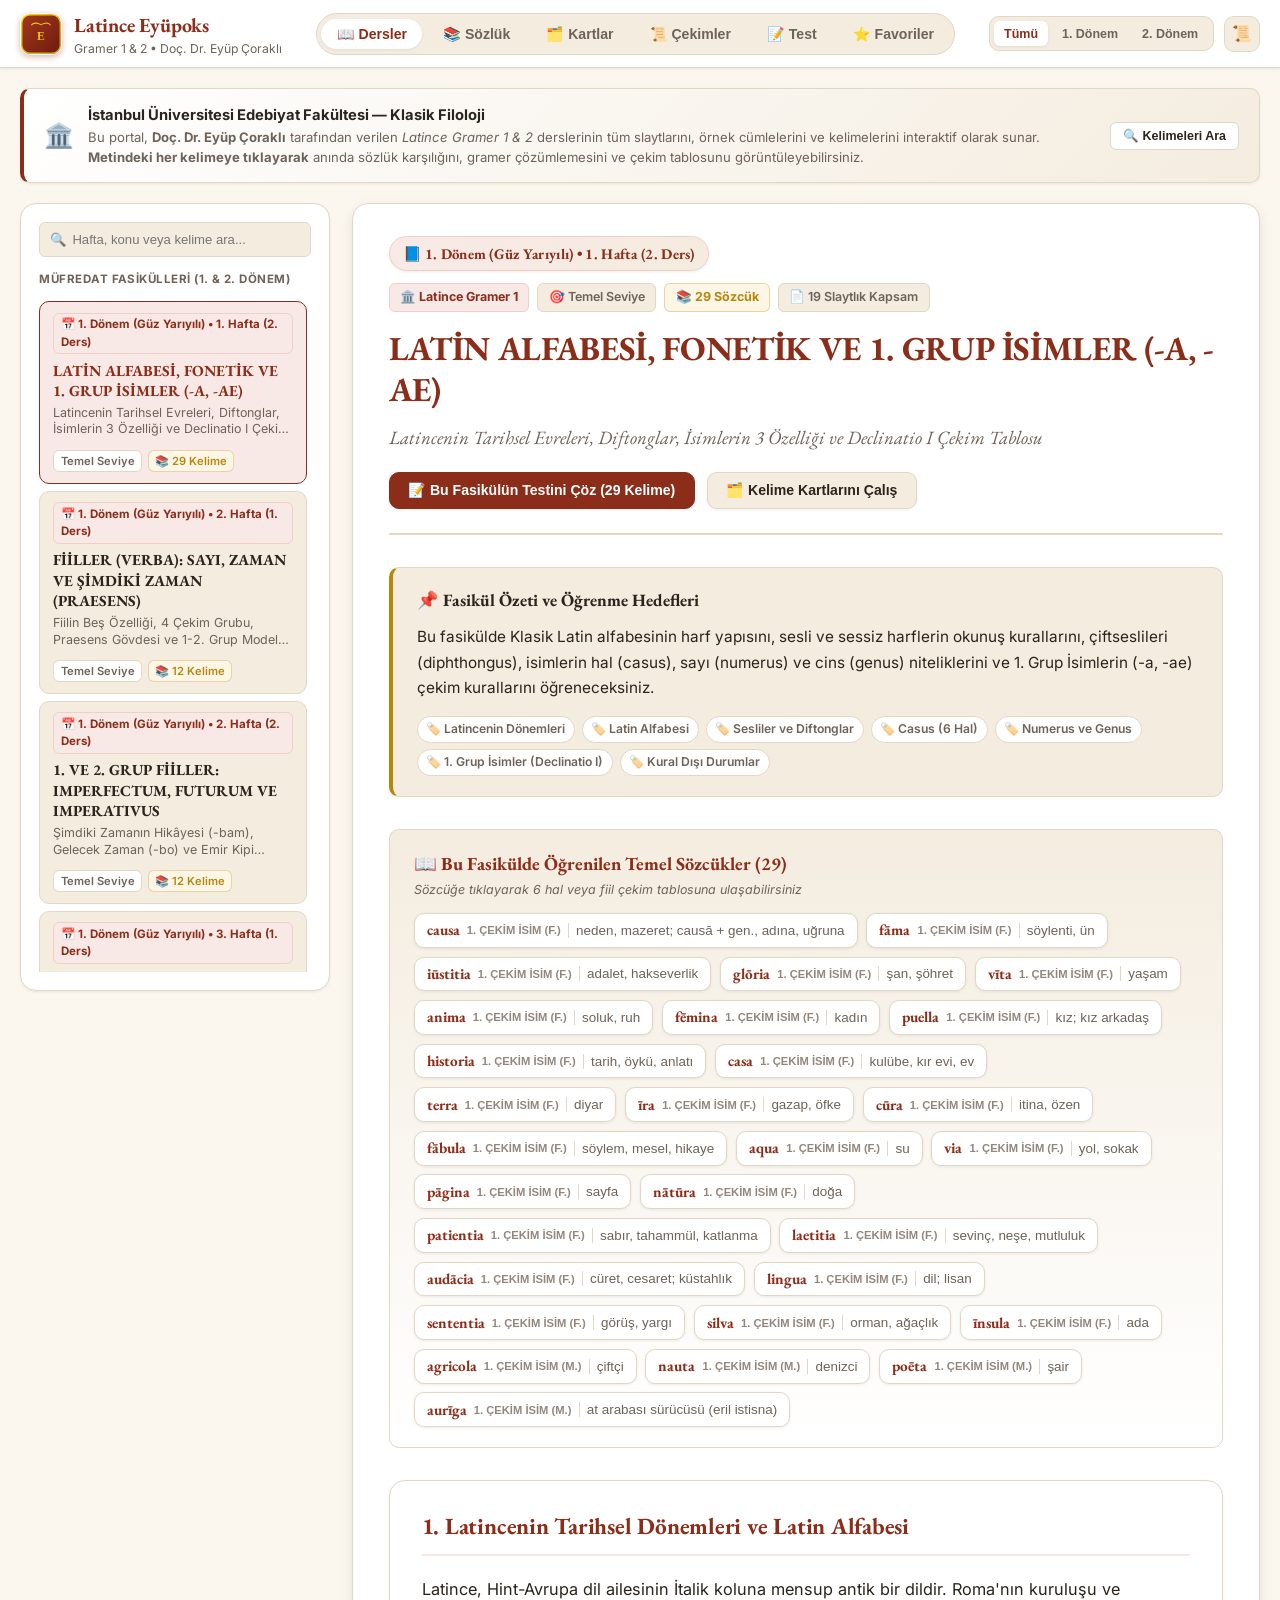
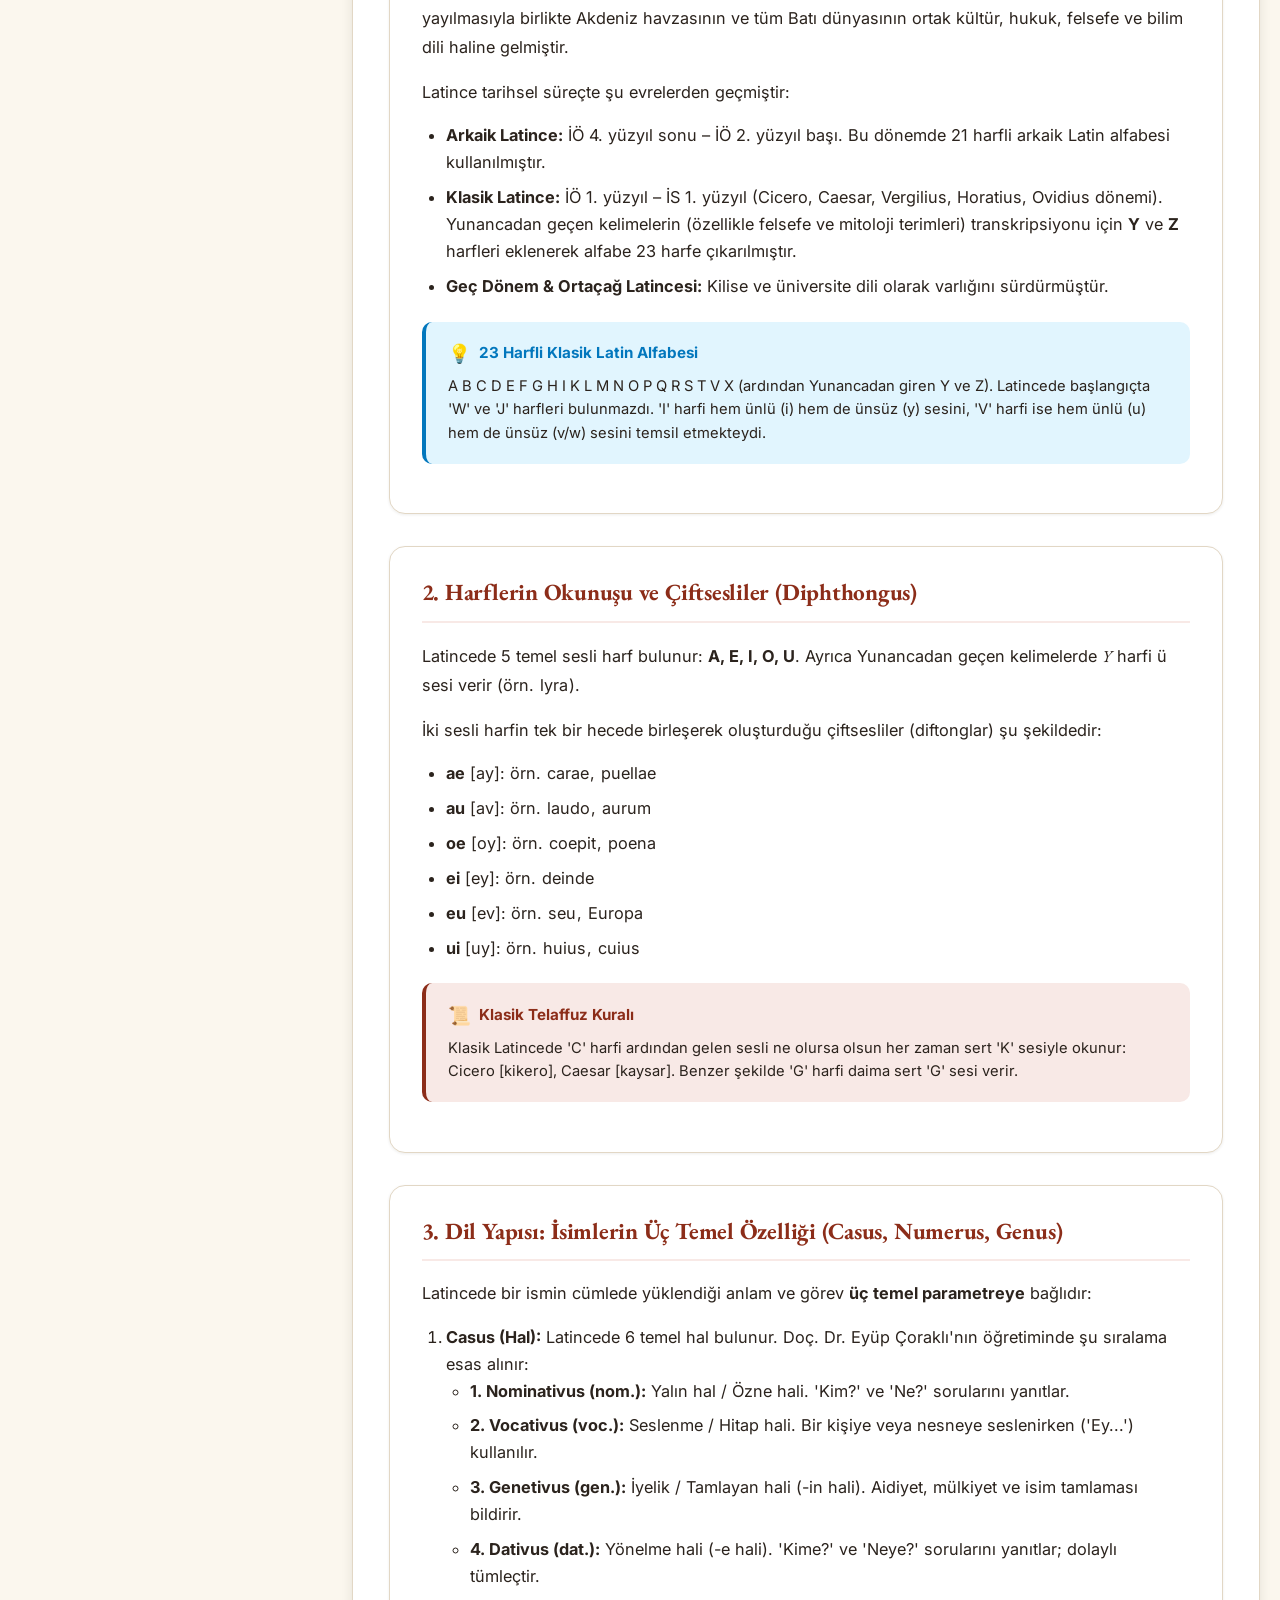
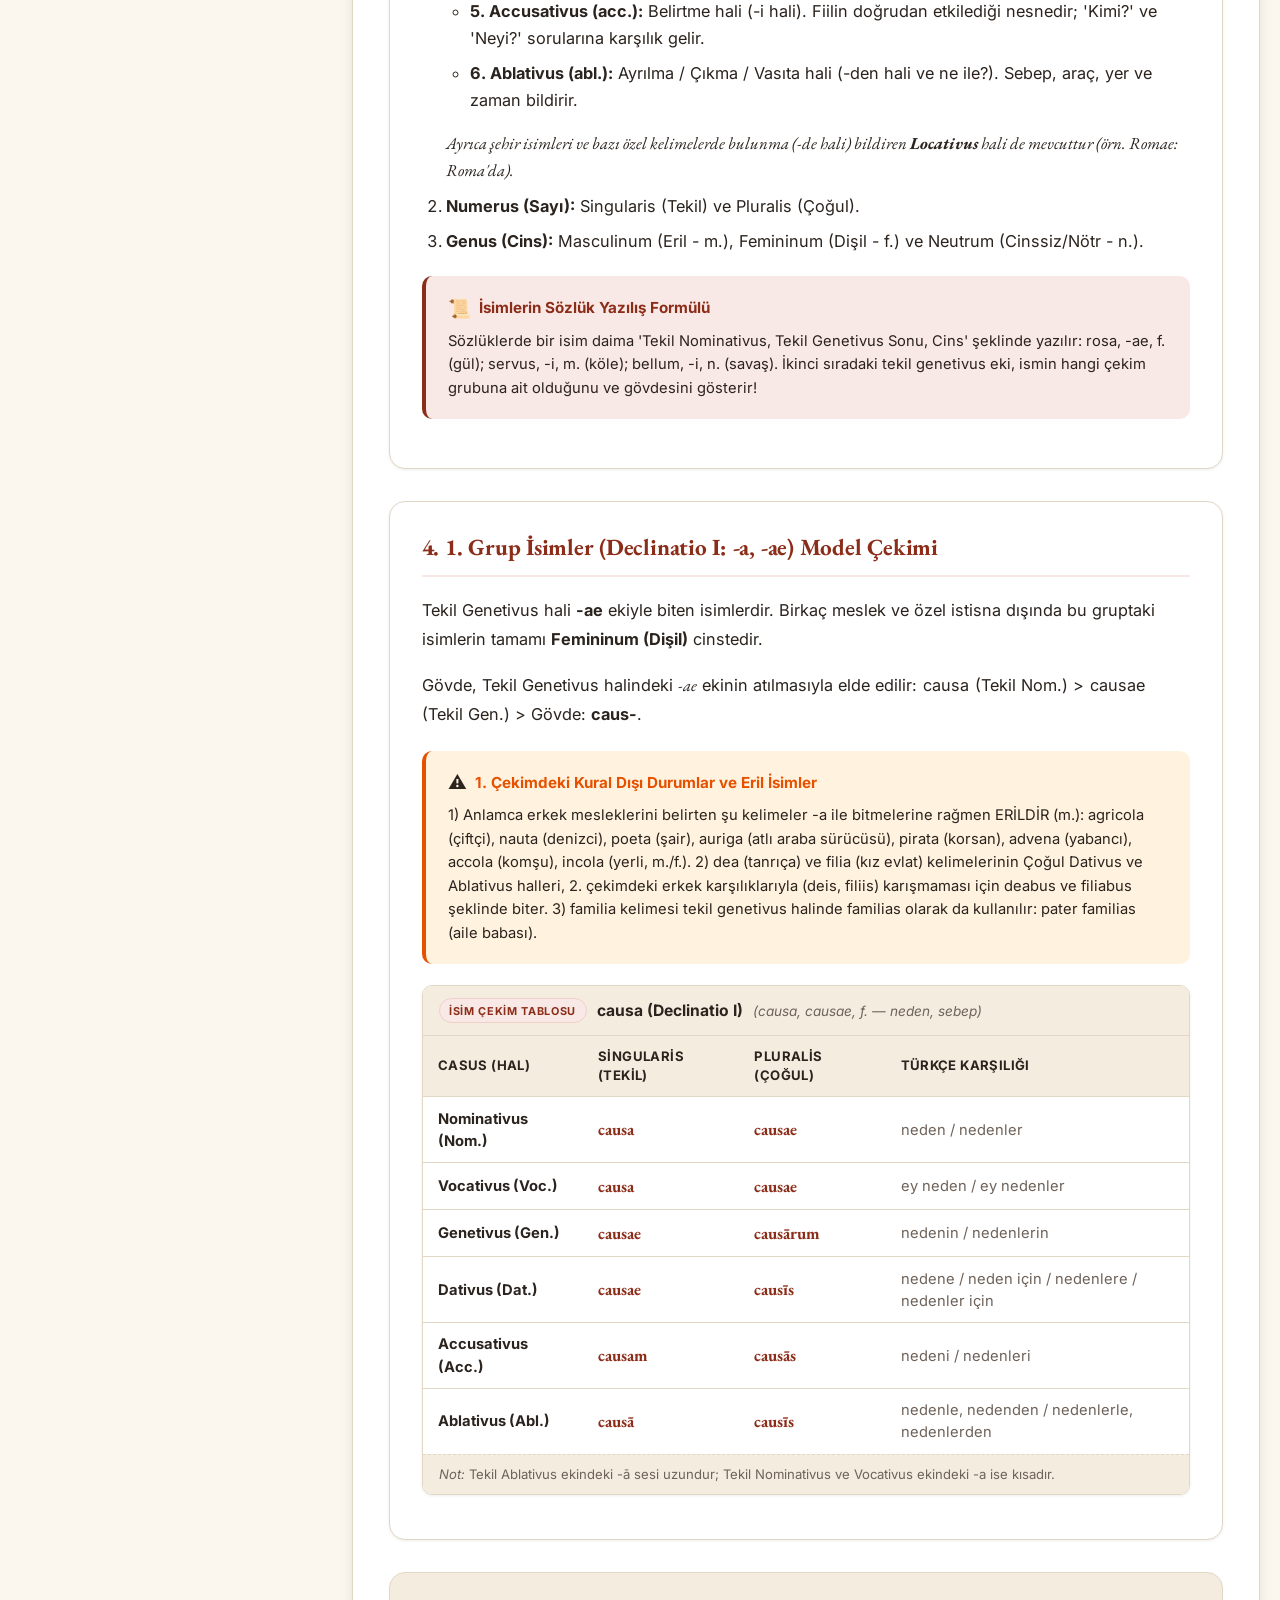
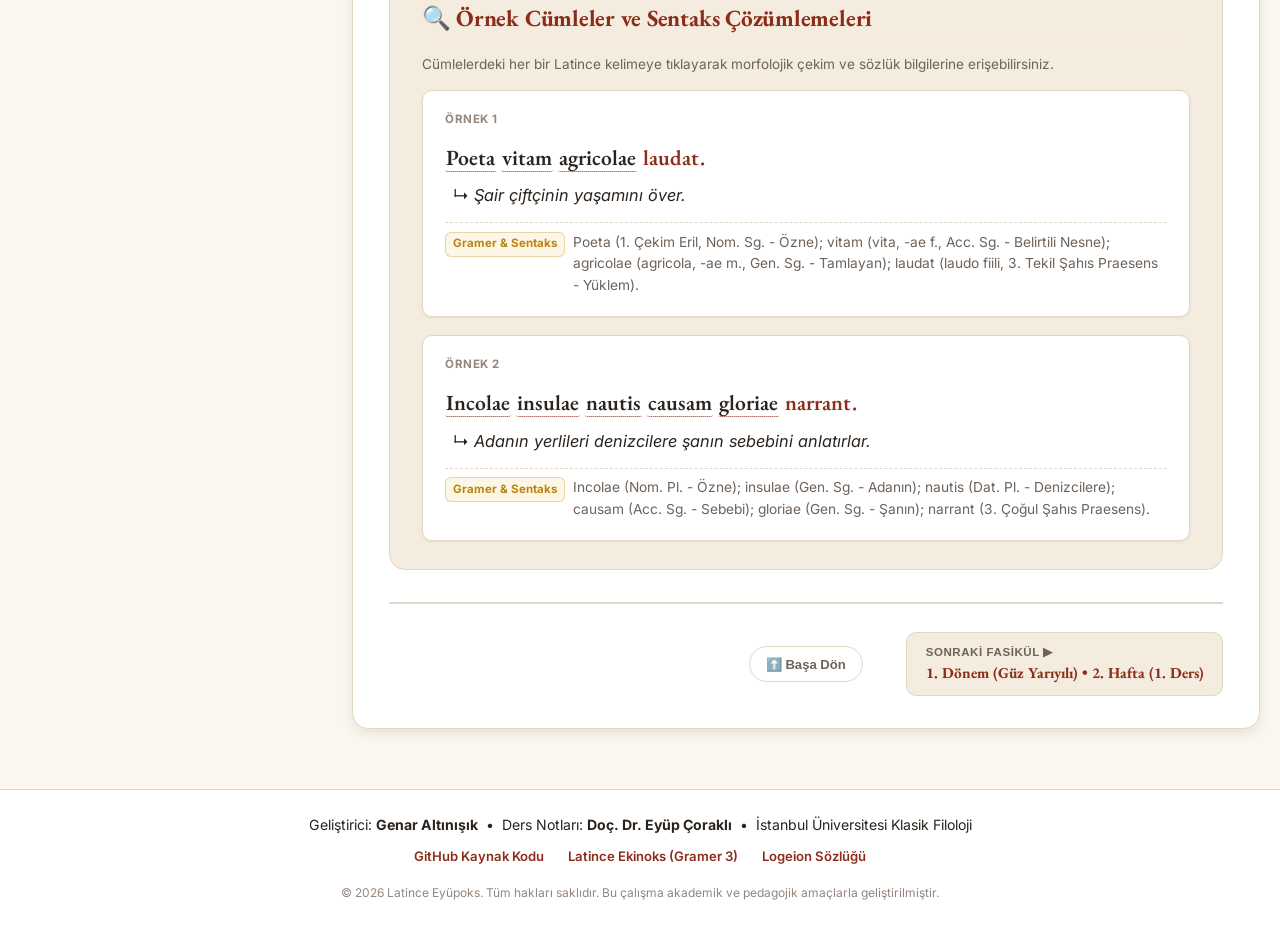
==== commit 3d6940d6: "fix(ui): change header brand title from 'LATİNCE EYÜPOKS' to 'Latince Eyüpoks'" ====
--- a/index.html
+++ b/index.html
@@ -254,7 +254,7 @@
           <img src="favicon.svg" alt="Eyüpoks Logo">
         </div>
         <div class="brand-titles">
-          <h1 class="brand-title">LATİNCE EYÜPOKS</h1>
+          <h1 class="brand-title">Latince Eyüpoks</h1>
           <span class="brand-subtitle">Gramer 1 & 2 • Doç. Dr. Eyüp Çoraklı</span>
         </div>
       </a>
--- a/css/eyupoks.css
+++ b/css/eyupoks.css
@@ -807,12 +807,53 @@
   position: relative;
 }
 
+.sentence-card-top {
+  display: flex;
+  justify-content: space-between;
+  align-items: center;
+  flex-wrap: wrap;
+  gap: 0.5rem;
+  margin-bottom: 0.25rem;
+}
+
 .sentence-card-number {
   font-size: 0.72rem;
   font-weight: 700;
   text-transform: uppercase;
   color: var(--text-light);
   letter-spacing: 0.05em;
+}
+
+.sentence-dir-badge {
+  font-size: 0.72rem;
+  font-weight: 700;
+  color: var(--accent);
+  background: var(--accent-subtle);
+  border: 1px solid rgba(184, 134, 11, 0.3);
+  padding: 0.15rem 0.55rem;
+  border-radius: var(--radius-full);
+}
+
+.sentence-author-badge {
+  font-size: 0.72rem;
+  font-weight: 700;
+  color: var(--primary);
+  background: var(--primary-subtle);
+  border: 1px solid var(--primary-border);
+  padding: 0.15rem 0.55rem;
+  border-radius: var(--radius-full);
+  margin-left: auto;
+}
+
+.sentence-stimulus-text {
+  font-size: 1.08rem;
+  line-height: 1.5;
+  color: var(--text-main);
+  font-weight: 500;
+}
+
+.tr-to-lat-card {
+  border-left: 3.5px solid var(--accent);
 }
 
 .sentence-latin-text {
@@ -1051,6 +1092,54 @@
   font-size: 0.76rem;
   color: var(--text-muted);
   display: block;
+}
+
+.case-cell-tr {
+  font-size: 0.92rem;
+  color: var(--text-muted);
+}
+
+.table-header-bar {
+  display: flex;
+  align-items: center;
+  flex-wrap: wrap;
+  gap: 0.65rem;
+  padding: 0.75rem 1rem;
+  background: var(--bg-surface-soft);
+  border-bottom: 1.5px solid var(--border-color);
+}
+
+.table-badge {
+  font-size: 0.68rem;
+  font-weight: 700;
+  text-transform: uppercase;
+  letter-spacing: 0.06em;
+  background: var(--primary-subtle);
+  color: var(--primary);
+  border: 1px solid var(--primary-border);
+  padding: 0.2rem 0.6rem;
+  border-radius: var(--radius-full);
+}
+
+.table-title {
+  font-size: 0.98rem;
+  color: var(--text-main);
+  font-weight: 700;
+}
+
+.table-sub {
+  font-size: 0.85rem;
+  color: var(--text-muted);
+  font-style: italic;
+}
+
+.table-note-footer {
+  padding: 0.6rem 1rem;
+  font-size: 0.82rem;
+  color: var(--text-muted);
+  background: var(--bg-surface-soft);
+  border-top: 1px dashed var(--border-color);
+  line-height: 1.5;
 }
 
 /* Quick word lookup bar in paradigms */
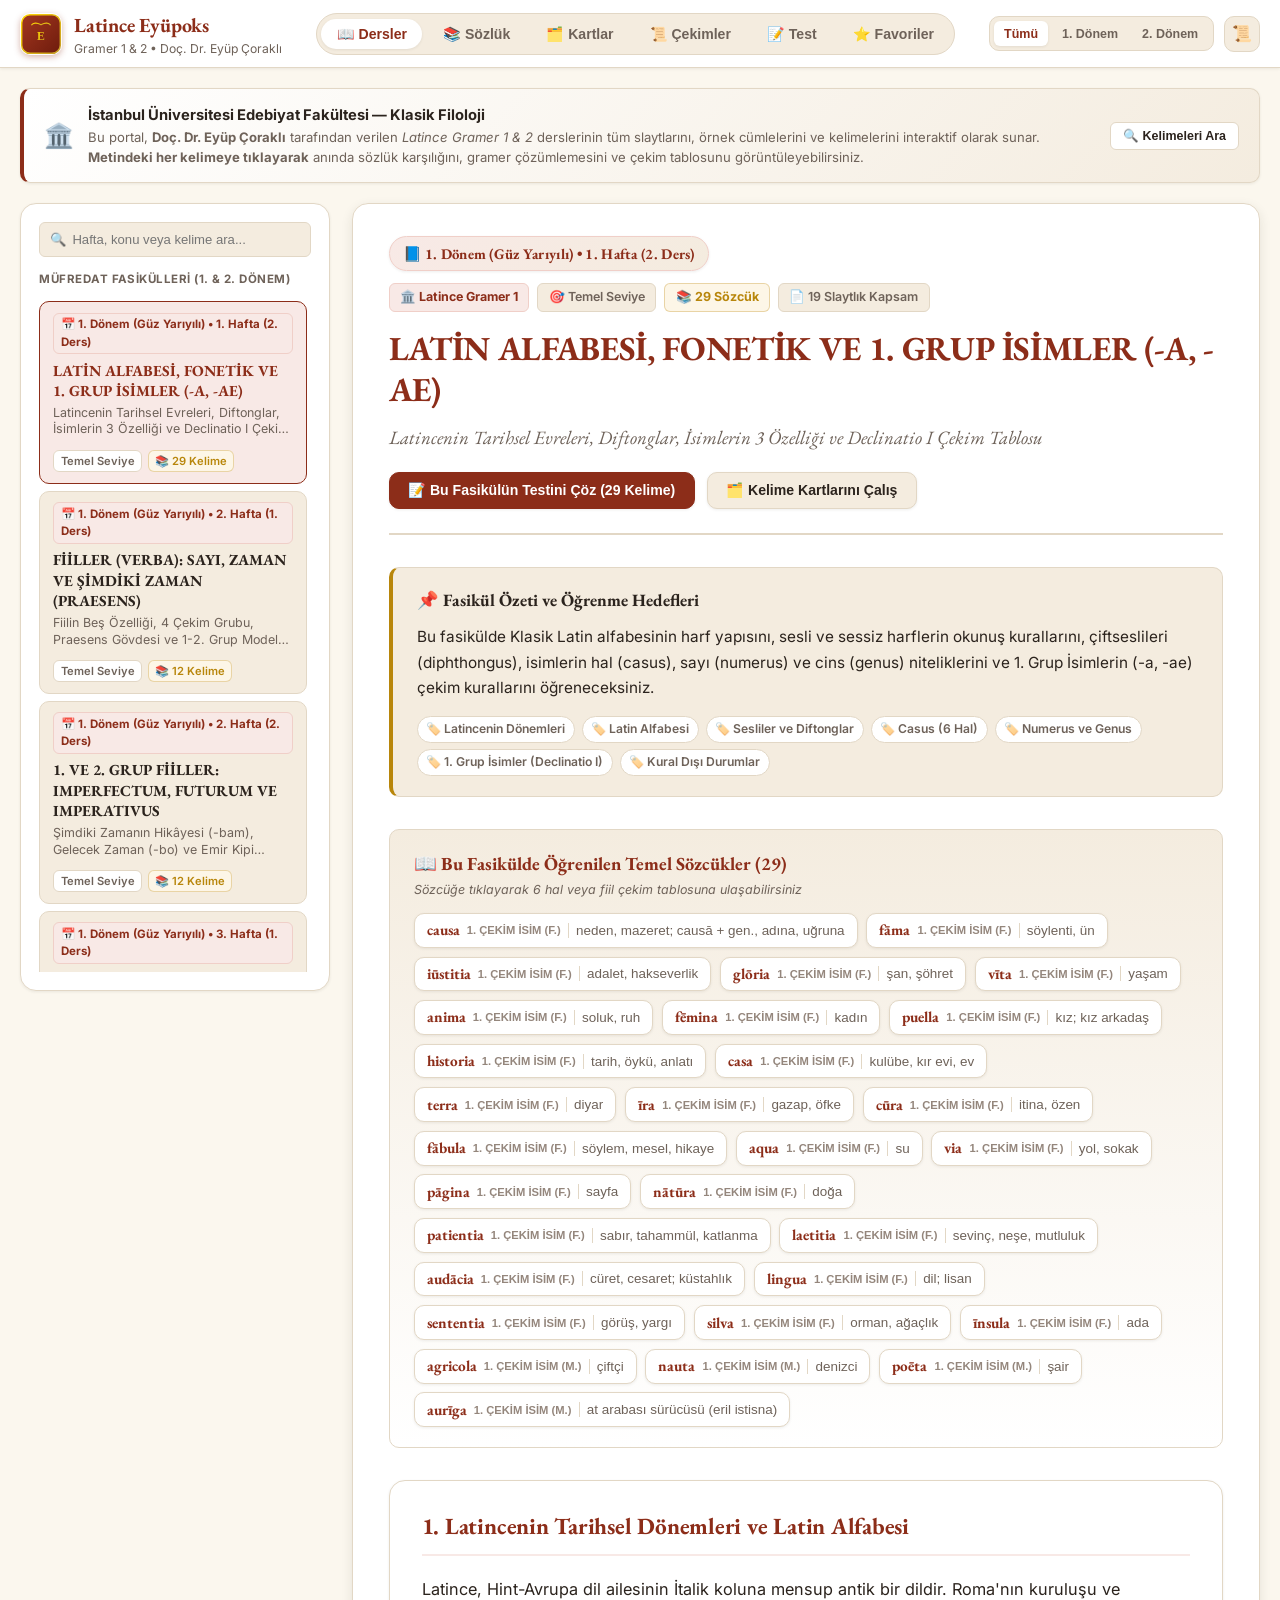
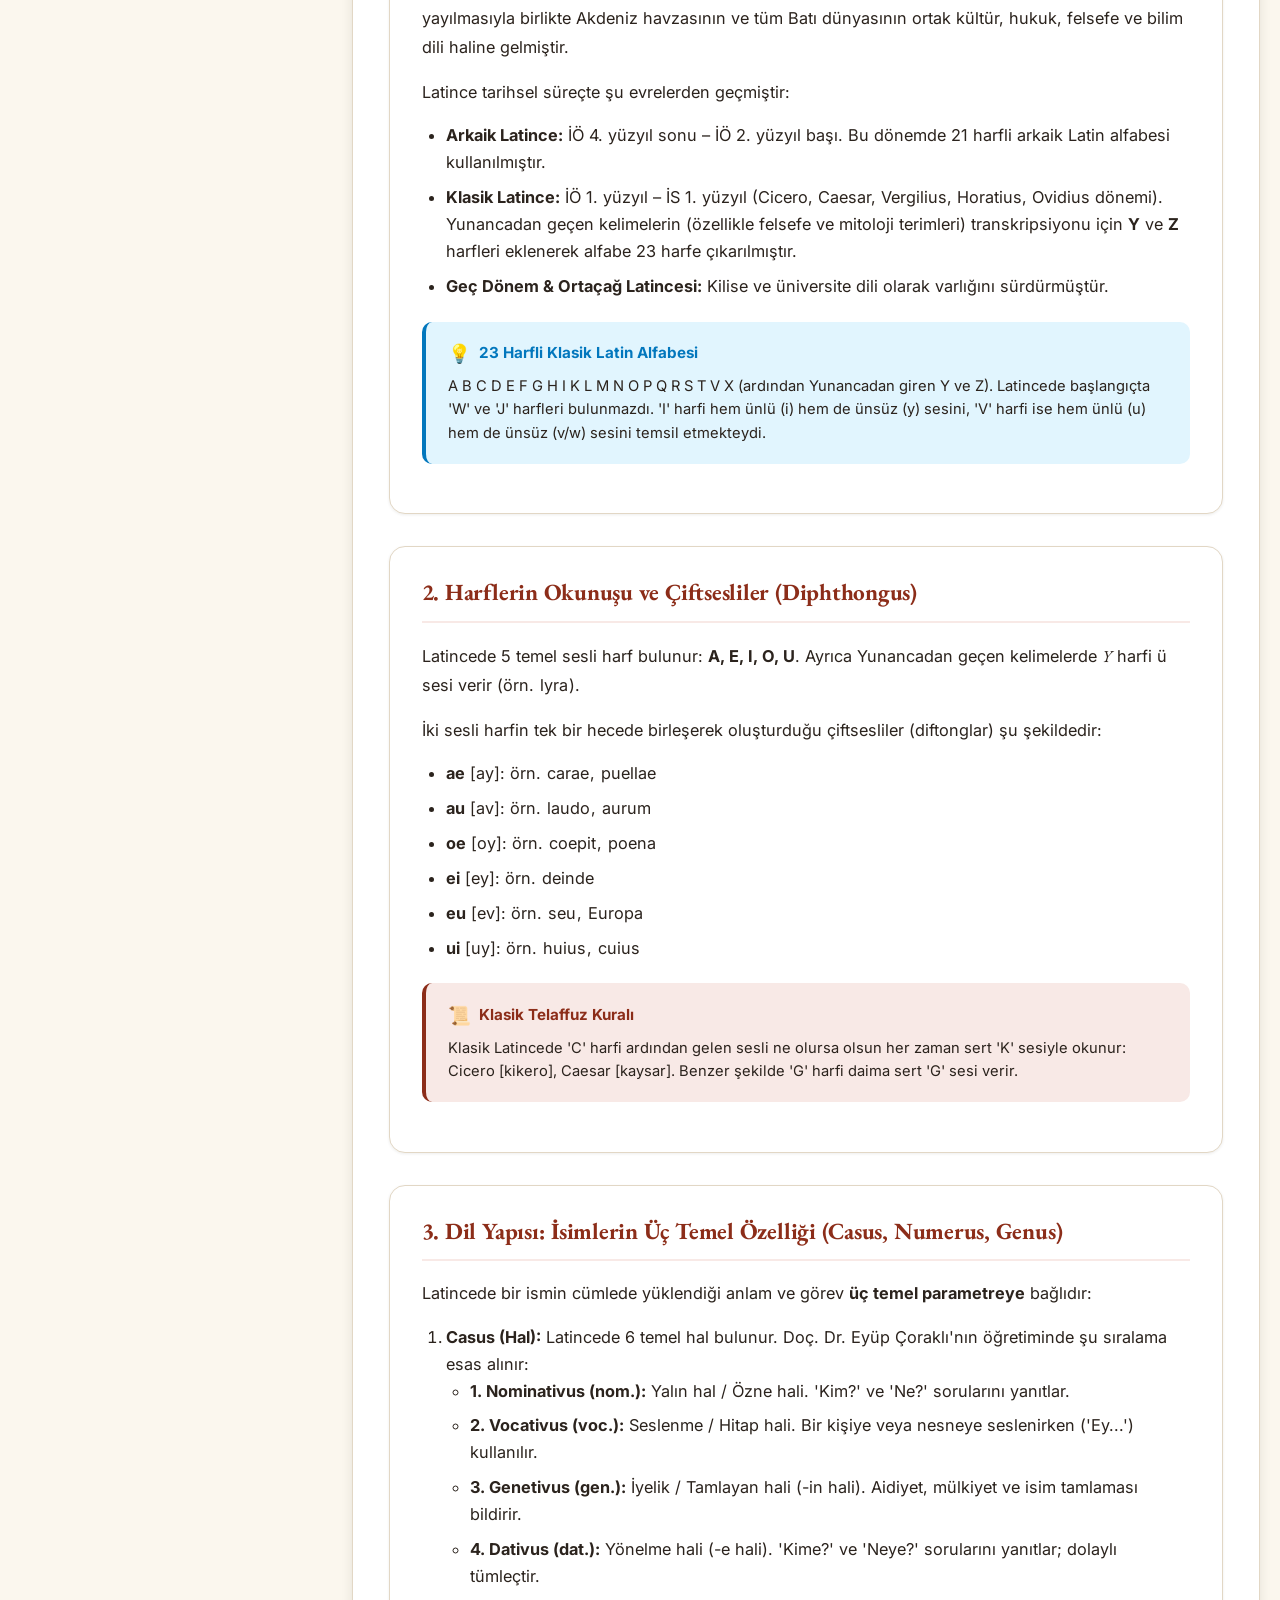
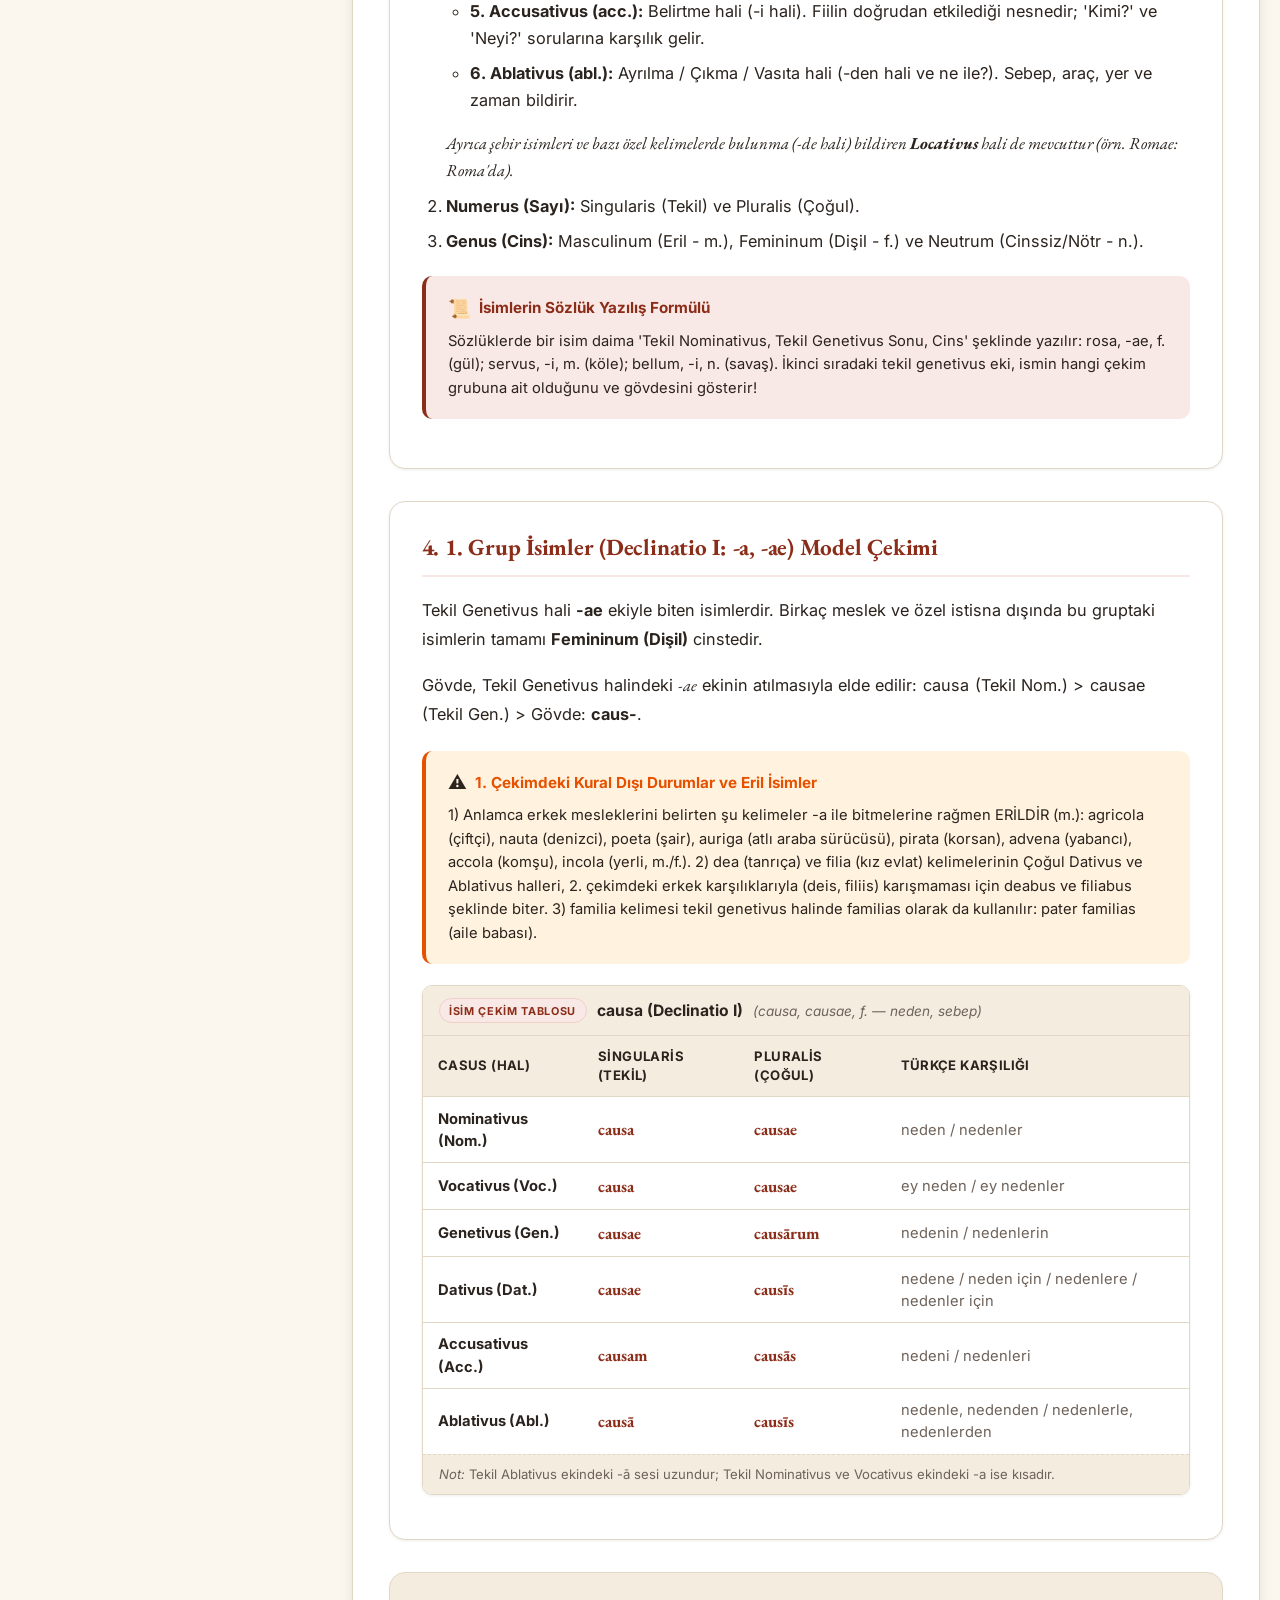
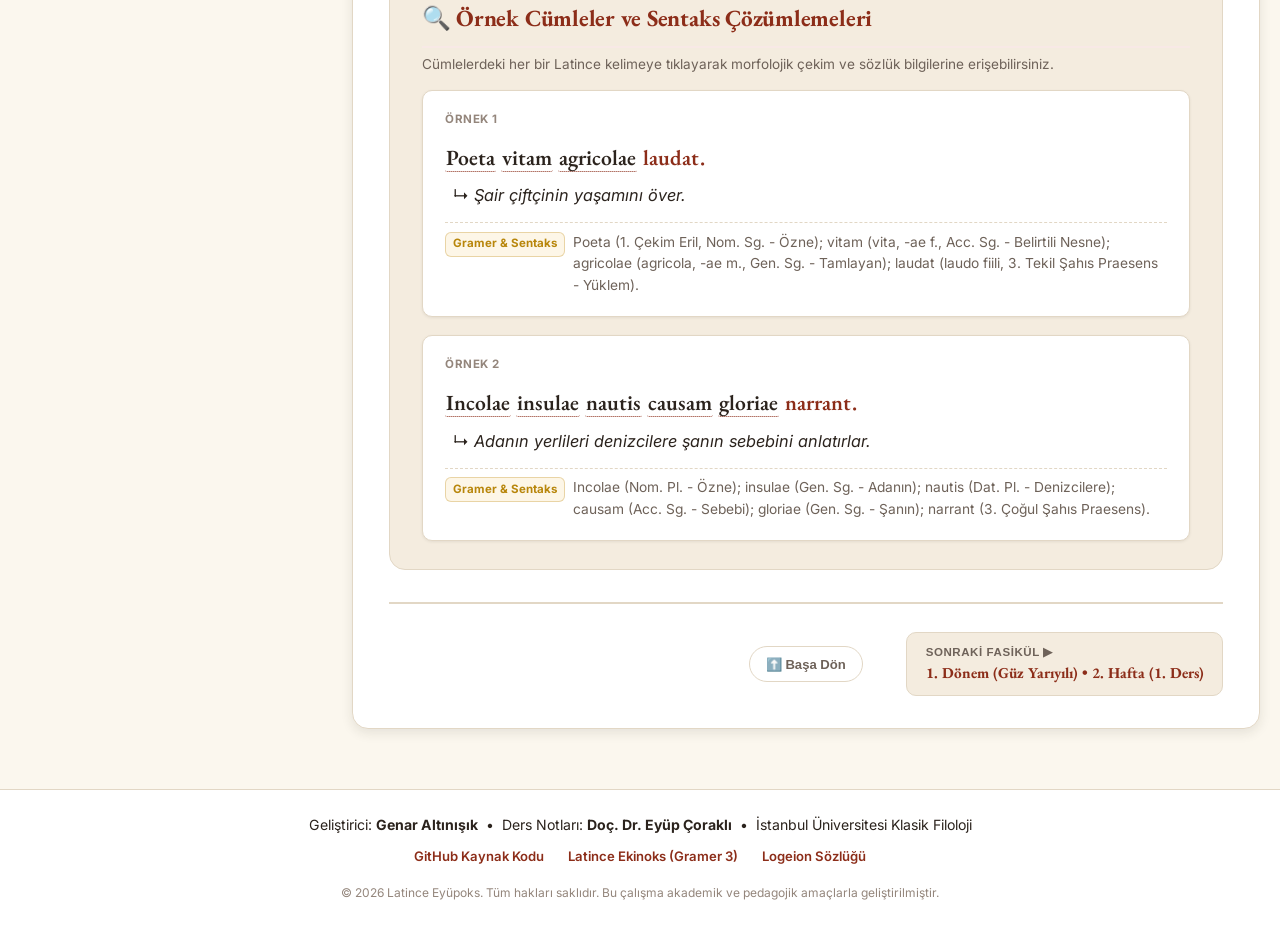
==== commit d92e1ae9: "feat(mobile): comprehensive mobile-first responsive overhaul with slide-over drawer, touch-scroll ta" ====
--- a/index.html
+++ b/index.html
@@ -239,6 +239,40 @@
       background: var(--success-subtle) !important;
       border-color: rgba(46, 125, 50, 0.35) !important;
       color: var(--success) !important;
+    }
+
+    @media (max-width: 640px) {
+      .flashcard {
+        height: 320px !important;
+        min-height: 320px !important;
+        margin-bottom: 1rem !important;
+      }
+      .flashcard-face {
+        padding: 1.25rem 1rem !important;
+      }
+      .flashcard-face .card-headword {
+        font-size: clamp(1.75rem, 6.5vw, 2.3rem) !important;
+      }
+      .flashcard-back .card-headword {
+        font-size: clamp(1.5rem, 5.5vw, 2rem) !important;
+      }
+      .card-sub-info {
+        font-size: 0.88rem !important;
+      }
+      .flashcard-actions {
+        gap: 0.4rem !important;
+        margin: 1rem 0 0.75rem 0 !important;
+      }
+      .btn-fc-action {
+        padding: 0.5rem 0.75rem !important;
+        font-size: 0.82rem !important;
+        min-height: 40px !important;
+      }
+      .btn-fc-action.btn-flip {
+        width: 100% !important;
+        order: -1 !important;
+        margin-bottom: 0.25rem !important;
+      }
     }
   </style>
 </head>
@@ -324,8 +358,16 @@
     <section id="viewLessons" class="view-panel active" aria-label="Ders Anlatımları">
       <div class="curriculum-container">
         
-        <!-- Left Column: Lesson Explorer Sidebar -->
-        <aside class="curriculum-sidebar">
+        <!-- Backdrop for mobile drawer (Only active on mobile <=768px) -->
+        <div id="sidebarBackdrop" class="curriculum-sidebar-backdrop"></div>
+
+        <!-- Left Column: Lesson Explorer Sidebar (Desktop: sticky column, Mobile: slide-over drawer) -->
+        <aside class="curriculum-sidebar" id="curriculumSidebar">
+          <div class="sidebar-mobile-header">
+            <span class="sidebar-mobile-title">📚 Müfredat Fasikülleri</span>
+            <button id="sidebarCloseBtn" class="sidebar-close-btn" title="Kapat" aria-label="Menüyü Kapat">✕</button>
+          </div>
+
           <div class="sidebar-search-box">
             <span class="sidebar-search-icon">🔍</span>
             <input type="text" id="curriculumSearchInput" class="sidebar-search-input" placeholder="Hafta, konu veya kelime ara...">
@@ -342,9 +384,20 @@
         </aside>
 
         <!-- Right Column: Interactive Fasikül Textbook Reader -->
-        <main class="lesson-reader" id="fasiculeReader">
-          <!-- Populated dynamically by App.renderFasicule() -->
-        </main>
+        <div class="reader-column">
+          <!-- Mobile Fasikül Selector Bar (Only on mobile <=768px) -->
+          <div class="mobile-sidebar-toggle-bar">
+            <button id="mobileSidebarToggleBtn" class="mobile-sidebar-toggle-btn" aria-label="Müfredat Fasiküllerini Aç">
+              <span class="toggle-btn-icon">📚</span>
+              <span id="mobileCurrentLessonTitle" class="toggle-btn-text">Fasikül Seç (1-46)</span>
+              <span class="toggle-btn-chevron">▾</span>
+            </button>
+          </div>
+
+          <main class="lesson-reader" id="fasiculeReader">
+            <!-- Populated dynamically by App.renderFasicule() -->
+          </main>
+        </div>
       </div>
     </section>
 
--- a/css/responsive.css
+++ b/css/responsive.css
@@ -1,4 +1,9 @@
-/* Latince Ekinoks - Responsive Breakpoints & Mobile Optimization */
+/* Latince Eyüpoks - Responsive Breakpoints & Mobile Optimization */
+
+html, body {
+  overflow-x: hidden;
+  max-width: 100vw;
+}
 
 /* Mobile Bottom Navigation Bar (Hidden on Desktop) */
 .mobile-bottom-nav {
@@ -7,17 +12,17 @@
   bottom: 0;
   left: 0;
   right: 0;
-  height: var(--bottom-nav-height);
+  height: calc(var(--bottom-nav-height) + env(safe-area-inset-bottom, 0px));
   background-color: var(--bg-surface);
   border-top: 1px solid var(--border-color);
   box-shadow: 0 -2px 10px rgba(0, 0, 0, 0.08);
   z-index: 150;
-  padding-bottom: env(safe-area-inset-bottom);
+  padding-bottom: env(safe-area-inset-bottom, 0px);
 }
 
 .bottom-nav-container {
   display: flex;
-  height: 100%;
+  height: var(--bottom-nav-height);
   width: 100%;
 }
 
@@ -29,24 +34,27 @@
   align-items: center;
   justify-content: center;
   gap: 0.1rem;
-  padding: 0 2px;
+  padding: 0 1px;
   background: none;
   border: none;
   color: var(--text-muted);
   text-decoration: none;
-  font-size: 0.65rem;
+  font-size: 0.64rem;
   font-weight: 600;
   cursor: pointer;
   white-space: nowrap;
+  overflow: hidden;
+  text-overflow: ellipsis;
   transition: all var(--transition-fast);
 }
 
 .bottom-nav-item .nav-icon {
-  font-size: 1.2rem;
+  font-size: 1.15rem;
 }
 
 .bottom-nav-item.active {
   color: var(--primary);
+  font-weight: 700;
 }
 
 /* Tablet & Smaller Desktop Adjustments */
@@ -67,7 +75,7 @@
   }
   
   body {
-    padding-bottom: calc(var(--bottom-nav-height) + env(safe-area-inset-bottom) + 1rem);
+    padding-bottom: calc(var(--bottom-nav-height) + env(safe-area-inset-bottom, 0px) + 1.5rem);
   }
   
   /* Show Mobile Bottom Nav, Hide Desktop Header Nav */
@@ -108,17 +116,29 @@
   
   /* Filter Area Mobile Tweaks */
   .filter-card {
-    padding: 0.9rem;
+    padding: 0.85rem;
     border-radius: var(--radius-md);
   }
   
   .filters-row {
     flex-direction: column;
     align-items: stretch;
+    gap: 0.65rem;
   }
   
   .filter-group {
     min-width: 100%;
+  }
+
+  .filter-pills {
+    display: flex;
+    flex-wrap: wrap;
+    gap: 0.35rem;
+  }
+
+  .filter-pill {
+    padding: 0.3rem 0.65rem;
+    font-size: 0.76rem;
   }
   
   /* Words Grid on Mobile */
--- a/css/eyupoks.css
+++ b/css/eyupoks.css
@@ -180,6 +180,56 @@
   color: #ffffff;
 }
 
+/* Mobile Bottom-Sheet Popover (<=640px) */
+@media (max-width: 640px) {
+  .word-popover {
+    position: fixed !important;
+    bottom: calc(var(--bottom-nav-height) + 10px) !important;
+    left: 10px !important;
+    right: 10px !important;
+    width: auto !important;
+    max-width: none !important;
+    top: auto !important;
+    border-radius: var(--radius-lg) !important;
+    box-shadow: 0 14px 38px rgba(0, 0, 0, 0.38) !important;
+    z-index: 1050 !important;
+    padding: 0.95rem 1.15rem !important;
+    animation: popoverSlideUp 0.22s cubic-bezier(0.16, 1, 0.3, 1) !important;
+  }
+
+  @keyframes popoverSlideUp {
+    from { opacity: 0; transform: translateY(18px); }
+    to { opacity: 1; transform: translateY(0); }
+  }
+
+  .popover-header {
+    margin-bottom: 0.4rem;
+    padding-bottom: 0.4rem;
+  }
+
+  .popover-lemma {
+    font-size: 1.25rem;
+  }
+
+  .popover-meaning {
+    font-size: 0.92rem;
+    margin-bottom: 0.35rem;
+  }
+
+  .popover-footer {
+    display: grid !important;
+    grid-template-columns: 1fr 1fr !important;
+    gap: 0.45rem !important;
+    padding-top: 0.5rem !important;
+  }
+
+  .pop-action-btn {
+    min-height: 42px !important;
+    font-size: 0.82rem !important;
+    padding: 0.5rem 0.6rem !important;
+  }
+}
+
 /* ==========================================================================
    3. Curriculum / Lessons View Layout
    ========================================================================== */
@@ -188,12 +238,111 @@
   grid-template-columns: 310px 1fr;
   gap: 1.35rem;
   align-items: start;
-}
-
-@media (max-width: 960px) {
-  .curriculum-container {
-    grid-template-columns: 1fr;
-  }
+  position: relative;
+}
+
+.reader-column {
+  min-width: 0;
+  display: flex;
+  flex-direction: column;
+  width: 100%;
+}
+
+/* Mobile Sidebar Toggle Bar (Visible on mobile <=768px, hidden on desktop) */
+.mobile-sidebar-toggle-bar {
+  display: none;
+  margin-bottom: 0.85rem;
+}
+
+.mobile-sidebar-toggle-btn {
+  width: 100%;
+  display: flex;
+  align-items: center;
+  justify-content: space-between;
+  gap: 0.65rem;
+  padding: 0.85rem 1.15rem;
+  border-radius: var(--radius-md);
+  background: linear-gradient(135deg, var(--bg-surface) 0%, var(--bg-surface-soft) 100%);
+  border: 1.5px solid var(--primary-border);
+  color: var(--primary);
+  font-family: var(--font-serif);
+  font-size: 0.98rem;
+  font-weight: 700;
+  cursor: pointer;
+  box-shadow: var(--shadow-sm);
+  transition: all var(--transition-fast);
+}
+
+.mobile-sidebar-toggle-btn:hover {
+  background: var(--primary-subtle);
+  border-color: var(--primary);
+}
+
+.mobile-sidebar-toggle-btn .toggle-btn-icon {
+  font-size: 1.15rem;
+}
+
+.mobile-sidebar-toggle-btn .toggle-btn-text {
+  flex: 1;
+  text-align: left;
+  white-space: nowrap;
+  overflow: hidden;
+  text-overflow: ellipsis;
+}
+
+.mobile-sidebar-toggle-btn .toggle-btn-chevron {
+  font-size: 0.85rem;
+  color: var(--text-muted);
+}
+
+/* Mobile Backdrop for Sidebar Drawer */
+.curriculum-sidebar-backdrop {
+  display: none;
+  position: fixed;
+  inset: 0;
+  background: rgba(0, 0, 0, 0.5);
+  backdrop-filter: blur(3px);
+  z-index: 1190;
+  opacity: 0;
+  pointer-events: none;
+  transition: opacity 0.25s ease;
+}
+
+.curriculum-sidebar-backdrop.mobile-open {
+  opacity: 1;
+  pointer-events: auto;
+}
+
+/* Mobile Header inside Sidebar (Hidden on desktop) */
+.sidebar-mobile-header {
+  display: none;
+  justify-content: space-between;
+  align-items: center;
+  padding-bottom: 0.65rem;
+  border-bottom: 1.5px solid var(--border-color);
+}
+
+.sidebar-mobile-title {
+  font-family: var(--font-serif);
+  font-size: 1.05rem;
+  font-weight: 700;
+  color: var(--primary);
+}
+
+.sidebar-close-btn {
+  background: transparent;
+  border: none;
+  font-size: 1.25rem;
+  color: var(--text-light);
+  cursor: pointer;
+  padding: 0.2rem 0.5rem;
+  border-radius: var(--radius-sm);
+  transition: all var(--transition-fast);
+}
+
+.sidebar-close-btn:hover {
+  background-color: var(--bg-surface-soft);
+  color: var(--text-main);
 }
 
 /* Sidebar Navigation */
@@ -210,6 +359,46 @@
   flex-direction: column;
   gap: 0.85rem;
   overflow: hidden;
+  transition: transform 0.3s cubic-bezier(0.4, 0, 0.2, 1);
+}
+
+/* Mobile Drawer Breakpoint (<=768px) */
+@media (max-width: 768px) {
+  .curriculum-container {
+    display: block;
+  }
+
+  .mobile-sidebar-toggle-bar {
+    display: block;
+  }
+
+  .curriculum-sidebar-backdrop {
+    display: block;
+  }
+
+  .sidebar-mobile-header {
+    display: flex;
+  }
+
+  .curriculum-sidebar {
+    position: fixed !important;
+    top: 0 !important;
+    left: 0 !important;
+    bottom: 0 !important;
+    width: 320px !important;
+    max-width: 86vw !important;
+    height: 100vh !important;
+    max-height: 100vh !important;
+    z-index: 1200 !important;
+    border-radius: 0 var(--radius-lg) var(--radius-lg) 0 !important;
+    box-shadow: 4px 0 28px rgba(0, 0, 0, 0.35) !important;
+    transform: translateX(-100%);
+    padding: 1.15rem 1rem !important;
+  }
+
+  .curriculum-sidebar.mobile-open {
+    transform: translateX(0) !important;
+  }
 }
 
 .sidebar-term-tabs {
@@ -965,6 +1154,63 @@
   color: var(--primary);
 }
 
+/* Mobile Sentence Cards & Footer Navigation (<=768px) */
+@media (max-width: 768px) {
+  .sentence-cards-list {
+    gap: 0.85rem;
+  }
+
+  .sentence-analysis-card {
+    padding: 1rem 0.95rem;
+  }
+
+  .sentence-latin-text {
+    font-size: clamp(1.15rem, 5vw, 1.35rem);
+  }
+
+  .sentence-turkish-text {
+    font-size: 0.92rem;
+    padding-left: 0.35rem;
+  }
+
+  .sentence-stimulus-text {
+    font-size: clamp(0.98rem, 4.2vw, 1.08rem);
+  }
+
+  .sentence-syntax-notes {
+    font-size: 0.8rem;
+    flex-direction: column;
+    gap: 0.25rem;
+  }
+
+  .fasicule-footer-nav {
+    flex-direction: column;
+    align-items: stretch;
+    gap: 0.75rem;
+  }
+
+  .footer-nav-col {
+    width: 100%;
+    min-width: 0;
+  }
+
+  .footer-nav-btn {
+    width: 100%;
+    box-sizing: border-box;
+  }
+
+  .footer-nav-btn.next-btn {
+    text-align: left;
+    margin-left: 0;
+  }
+
+  .footer-scroll-top-btn {
+    width: 100%;
+    text-align: center;
+    box-sizing: border-box;
+  }
+}
+
 /* ==========================================================================
    5. Paradigm Explorer & Modal
    ========================================================================== */
@@ -1140,6 +1386,91 @@
   background: var(--bg-surface-soft);
   border-top: 1px dashed var(--border-color);
   line-height: 1.5;
+}
+
+/* Mobile Inflection Table & Paradigm Responsive (<=768px) */
+@media (max-width: 768px) {
+  .inflection-table-wrapper {
+    margin: 0.85rem 0;
+    border-radius: var(--radius-sm);
+    -webkit-overflow-scrolling: touch;
+  }
+
+  .inflection-table {
+    font-size: 0.82rem;
+  }
+
+  .inflection-table th,
+  .inflection-table td {
+    padding: 0.45rem 0.55rem;
+  }
+
+  .case-cell-latin {
+    font-size: 0.94rem;
+  }
+
+  .case-cell-tr {
+    font-size: 0.8rem;
+  }
+
+  .case-label-tr {
+    font-size: 0.7rem;
+  }
+
+  .table-header-bar {
+    padding: 0.55rem 0.75rem;
+    gap: 0.4rem;
+  }
+
+  .table-title {
+    font-size: 0.88rem;
+  }
+
+  .table-sub {
+    font-size: 0.78rem;
+  }
+
+  .table-badge {
+    font-size: 0.62rem;
+    padding: 0.15rem 0.45rem;
+  }
+
+  .table-note-footer {
+    padding: 0.5rem 0.75rem;
+    font-size: 0.78rem;
+  }
+
+  .paradigm-modal-window {
+    width: 96% !important;
+    max-height: 85vh !important;
+    margin: 0 auto;
+  }
+
+  .paradigm-modal-header {
+    padding: 0.85rem 1rem;
+  }
+
+  .paradigm-modal-title {
+    font-size: 1.15rem;
+  }
+
+  .paradigm-modal-body {
+    padding: 0.85rem 0.75rem;
+  }
+
+  .paradigm-search-row {
+    flex-direction: column;
+    gap: 0.5rem;
+  }
+
+  .btn-lookup {
+    width: 100%;
+  }
+
+  .case-order-selector {
+    flex-wrap: wrap;
+    gap: 0.4rem;
+  }
 }
 
 /* Quick word lookup bar in paradigms */
@@ -1336,6 +1667,30 @@
   color: var(--primary);
 }
 
+/* Mobile Reading Passages (<=768px) */
+@media (max-width: 768px) {
+  .reading-passage-block {
+    padding: 1.15rem 1rem;
+    margin: 1rem 0;
+  }
+
+  .reading-passage-latin {
+    font-size: clamp(1.15rem, 4.8vw, 1.35rem);
+    line-height: 1.7;
+    padding: 1rem 1.15rem;
+  }
+
+  .reading-passage-tr {
+    font-size: 0.95rem;
+    padding-left: 0.25rem;
+  }
+
+  .reading-passage-notes {
+    padding: 0.75rem 0.95rem;
+    font-size: 0.85rem;
+  }
+}
+
 /* ==========================================================================
    Quiz & Test Engine Options Grid (Fixing unstyled single-row buttons)
    ========================================================================== */
@@ -1344,6 +1699,19 @@
   grid-template-columns: repeat(auto-fit, minmax(260px, 1fr)) !important;
   gap: 1rem !important;
   margin: 1.75rem 0 !important;
+}
+
+@media (max-width: 768px) {
+  .quiz-options-grid {
+    grid-template-columns: 1fr !important;
+    gap: 0.65rem !important;
+    margin: 1.25rem 0 !important;
+  }
+
+  .quiz-opt-btn {
+    padding: 0.85rem 1rem !important;
+    font-size: 0.9rem !important;
+  }
 }
 
 .quiz-opt-btn {
